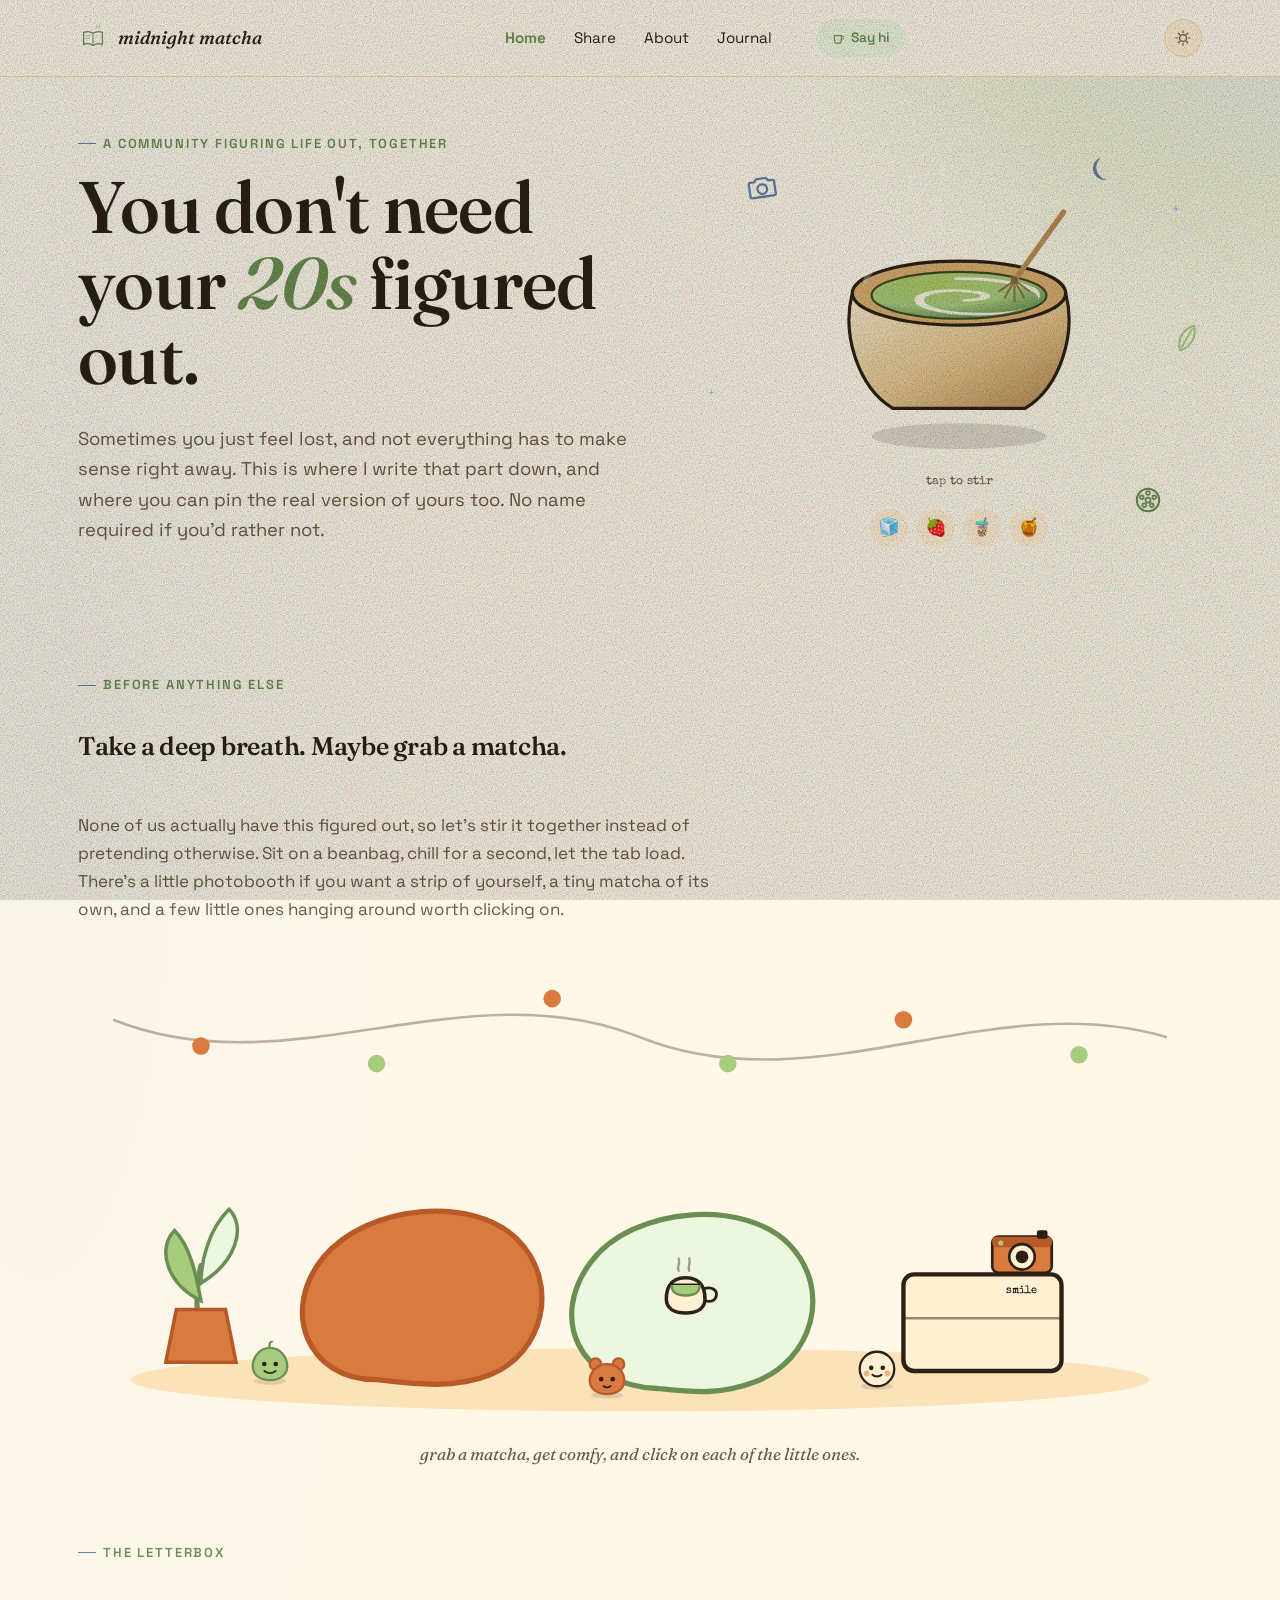
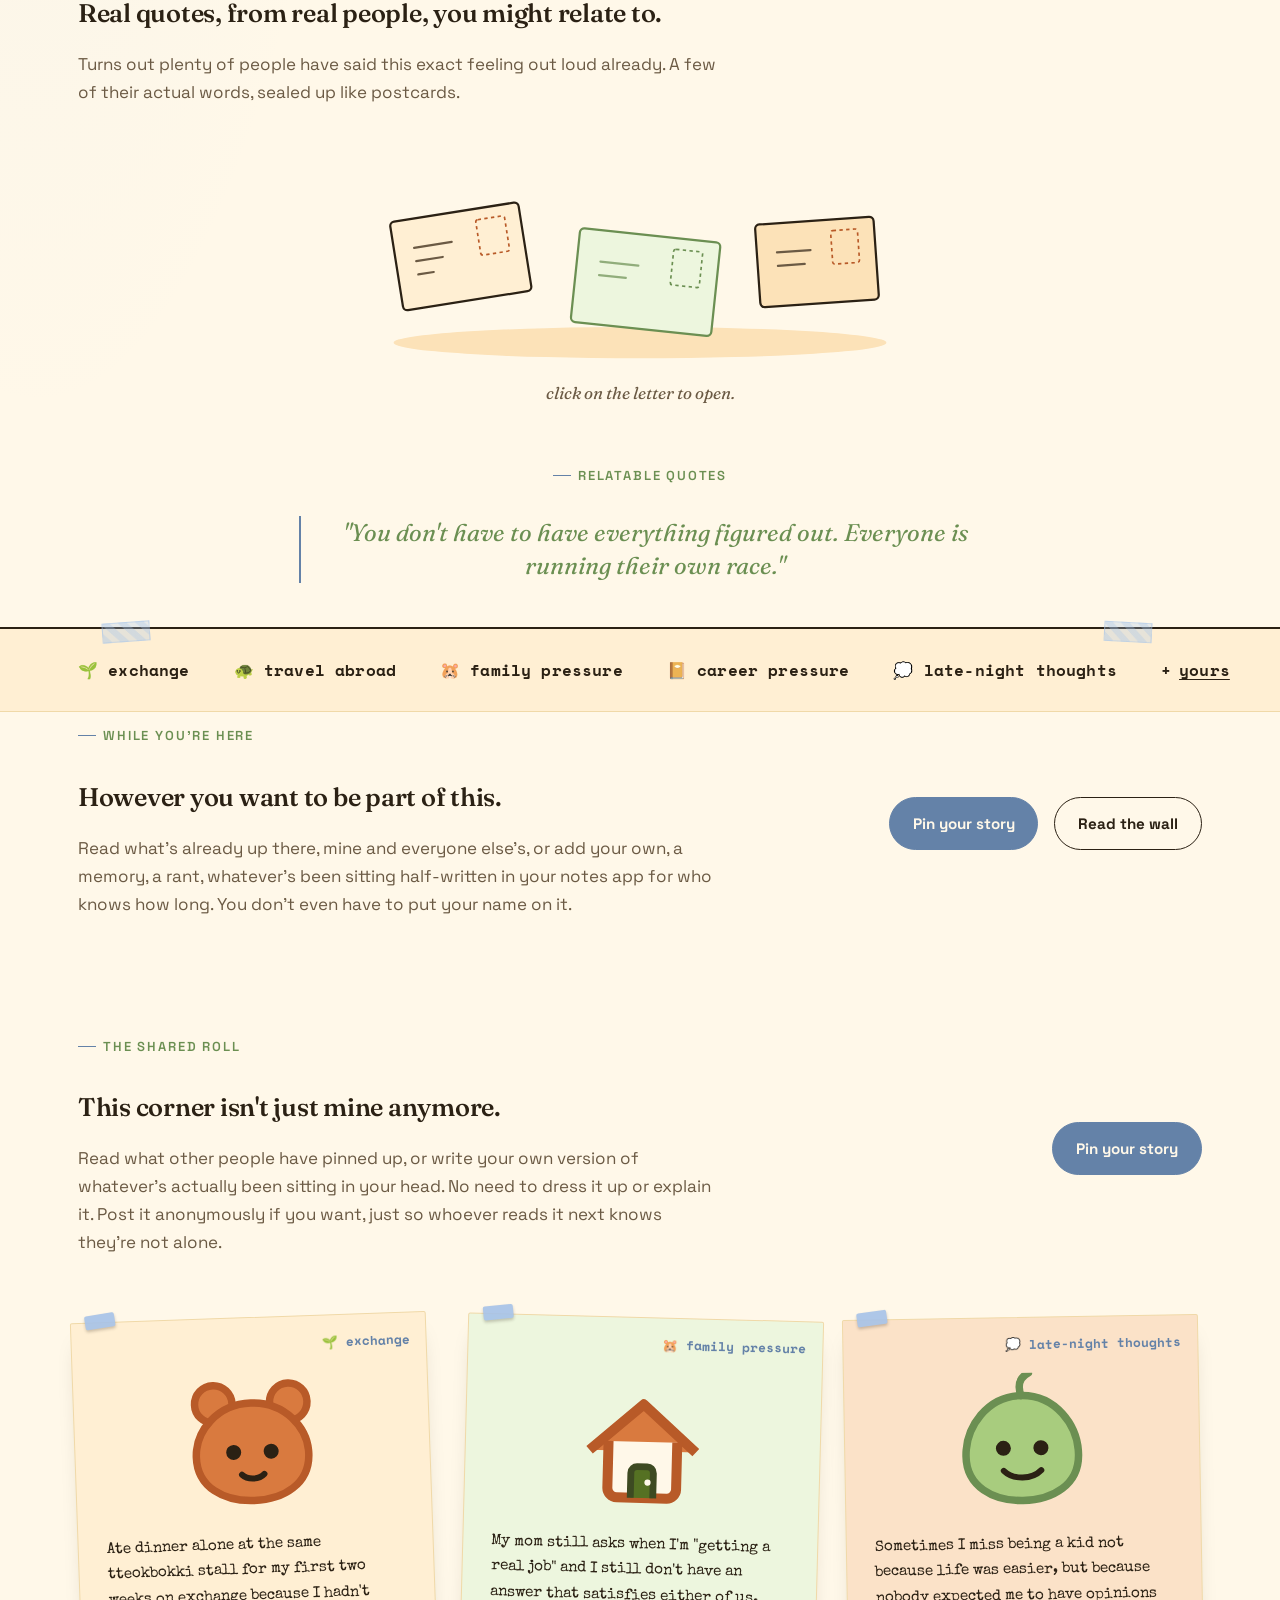
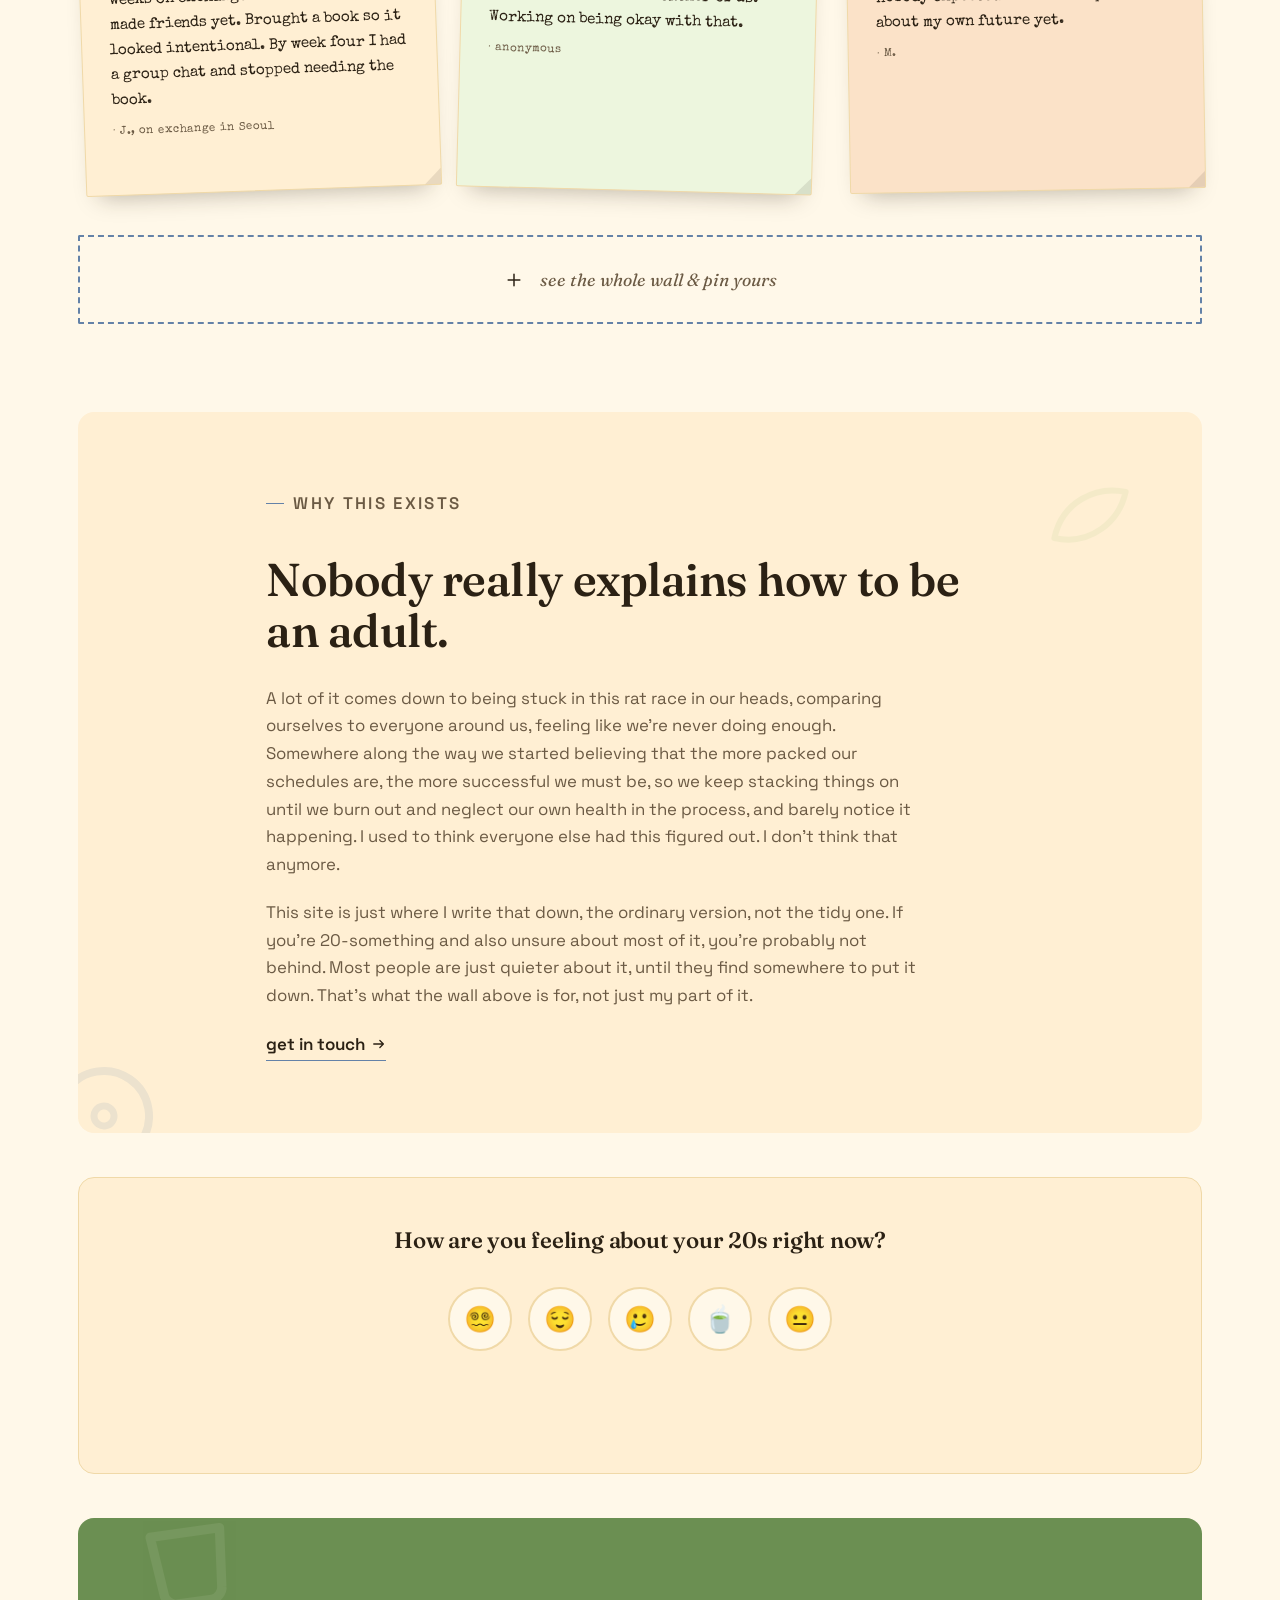
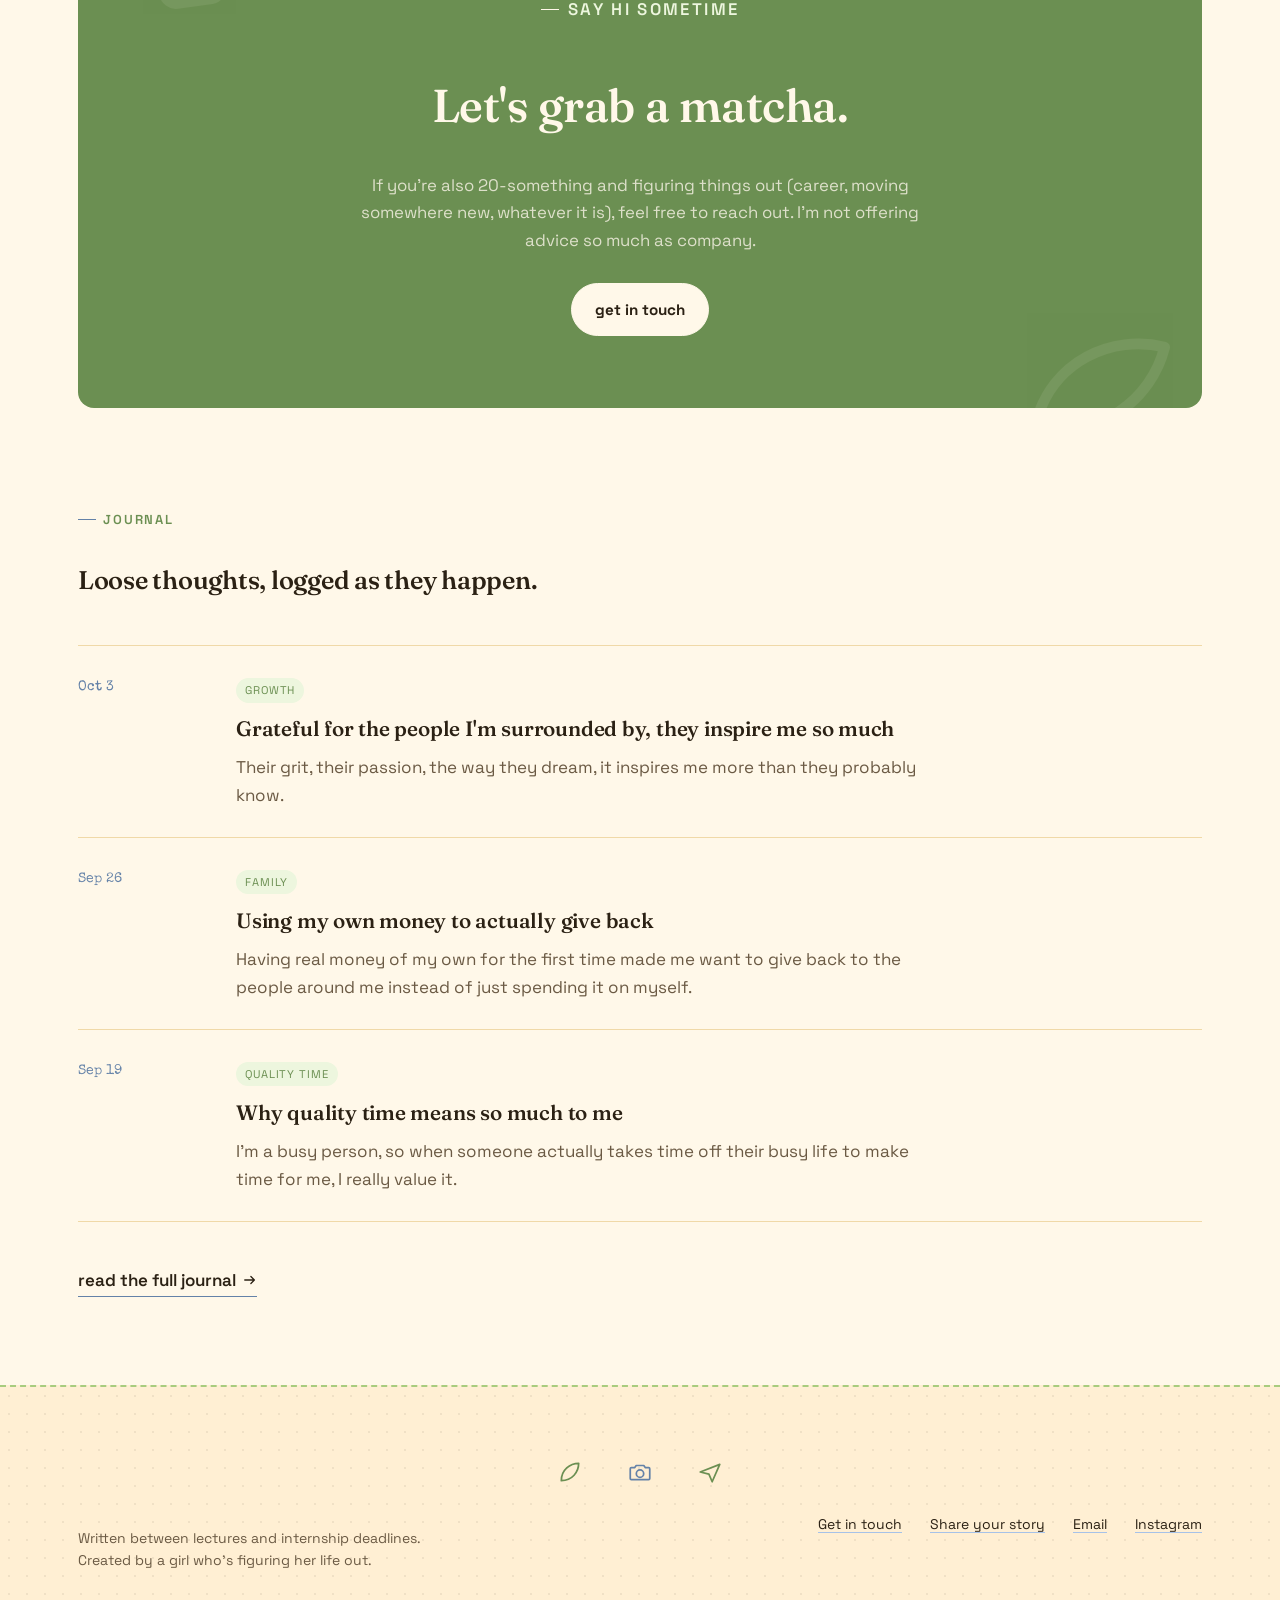
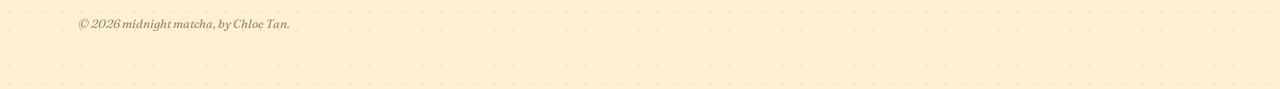
==== index.html @ e0f64847 "Rework the family entry to lead with a reflection, not just a list Retitled to 'Using my own money t" ====
<!doctype html>
<html lang="en">
<head>
<meta charset="UTF-8" />
<script>
(function () {
  try {
    var saved = localStorage.getItem("mm-theme");
    var theme = saved;
    if (!theme) {
      var hour = new Date().getHours();
      theme = (hour >= 19 || hour < 7) ? "dark" : "light";
    }
    if (theme === "dark") document.documentElement.setAttribute("data-theme", "dark");
  } catch (e) {}
})();
</script>
<meta name="viewport" content="width=device-width, initial-scale=1" />
<title>midnight matcha · home</title>
<meta name="description" content="A shared corner for figuring out your 20s. Pin your own story about exchange, travel, family or career pressure, and late-night thoughts, or read what other people put down." />
<link rel="preconnect" href="https://fonts.googleapis.com">
<link rel="preconnect" href="https://fonts.gstatic.com" crossorigin>
<link href="https://fonts.googleapis.com/css2?family=Fraunces:ital,opsz,wght@0,9..144,400;0,9..144,500;0,9..144,600;1,9..144,500&family=Space+Grotesk:wght@400;500;600;700&family=Space+Mono:wght@400;700&family=Special+Elite&display=swap" rel="stylesheet">
<link rel="stylesheet" href="css/style.css?v=5">
</head>
<body>

<nav class="site-nav">
  <div class="wrap">
    <a class="brand" href="index.html">
      <svg class="mark" viewBox="0 0 64 64" fill="none" xmlns="http://www.w3.org/2000/svg" aria-hidden="true">
        <path d="M12 20C12 20 23 15.5 32 22C41 15.5 52 20 52 20V46C52 46 41 41.5 32 48C23 41.5 12 46 12 46V20Z" stroke="var(--matcha-deep)" stroke-width="2.6" stroke-linejoin="round" stroke-linecap="round"/>
        <path d="M32 22V48" stroke="var(--matcha-deep)" stroke-width="2" stroke-linecap="round"/>
        <path d="M17 27H26M17 33H24" stroke="var(--matcha-deep)" stroke-width="1.6" stroke-linecap="round" opacity="0.65"/>
        <path d="M40 11C39 8 41 7 40 4" stroke="var(--matcha-deep)" stroke-width="1.6" fill="none" stroke-linecap="round" opacity="0.6"/>
        <path d="M46 11C45 8 47 7 46 4" stroke="var(--matcha-deep)" stroke-width="1.6" fill="none" stroke-linecap="round" opacity="0.6"/>
      </svg>
      midnight matcha
    </a>
    <div class="nav-right">
      <ul class="nav-links">
        <li><a href="index.html" aria-current="page">Home</a></li>
    <li><a href="share.html">Share</a></li>
    <li><a href="about.html">About</a></li>
    <li><a href="journal.html">Journal</a></li>
      </ul>
      <a class="nav-cta" href="grab-matcha.html">
        <span class="icon"><svg viewBox="0 0 24 24" fill="none" xmlns="http://www.w3.org/2000/svg"><path d="M5 9H17L16 19C16 20 15 21 14 21H8C7 21 6 20 6 19L5 9Z" stroke="currentColor" stroke-width="1.7" stroke-linejoin="round"/><path d="M17 10H19C20.2 10 21 11.2 20.5 13C20 14.8 18.3 15 17 15" stroke="currentColor" stroke-width="1.5"/></svg></span>
        Say hi
      </a>
    </div>
    <button class="theme-toggle" id="theme-toggle" type="button" aria-label="toggle night mode" aria-pressed="false">
      <svg class="icon-sun" viewBox="0 0 24 24" fill="none" xmlns="http://www.w3.org/2000/svg" aria-hidden="true"><circle cx="12" cy="12" r="4.5" stroke="currentColor" stroke-width="1.6"/><path d="M12 2.5V5M12 19V21.5M21.5 12H19M5 12H2.5M18.4 5.6L16.7 7.3M7.3 16.7L5.6 18.4M18.4 18.4L16.7 16.7M7.3 7.3L5.6 5.6" stroke="currentColor" stroke-width="1.6" stroke-linecap="round"/></svg>
      <svg class="icon-moon" viewBox="0 0 24 24" fill="none" xmlns="http://www.w3.org/2000/svg" aria-hidden="true"><path d="M14.5 3C9 3.5 5 8 5 13C5 18.5 9.5 23 15 23C10.8 21.5 8 17.5 8 13C8 8.5 10.8 4.5 14.5 3Z" fill="currentColor"/></svg>
    </button>
    <button class="nav-toggle" aria-label="Toggle menu" aria-expanded="false" aria-controls="mobile-panel">
      <span></span>
    </button>
  </div>
</nav>

<div class="mobile-panel" id="mobile-panel">
  <ul>
    <li><a href="index.html">Home</a></li>
    <li><a href="share.html">Share</a></li>
    <li><a href="about.html">About</a></li>
    <li><a href="journal.html">Journal</a></li>
  </ul>
  <a class="btn mobile-cta" href="grab-matcha.html">Say hi &rarr;</a>
</div>

<main>

  <section class="hero">
    <div class="wrap">
      <div class="hero-copy">
        <p class="eyebrow">a community figuring life out, together</p>
        <h1>You don't need your <em>20s</em> figured out.</h1>
        <p class="hero-lede">Sometimes you just feel lost, and not everything has to make sense right away. This is where I write that part down, and where you can pin the real version of yours too. No name required if you'd rather not.</p>
      </div>
      <div class="hero-art">
        <div class="hero-bowl-block">
        <button class="bowl-wrap" id="stir-bowl" type="button" aria-label="tap the bowl to stir the matcha">
        <svg class="bowl-illustration" viewBox="0 0 300 300" xmlns="http://www.w3.org/2000/svg">
          <defs>
            <radialGradient id="bowlGrad" cx="35%" cy="25%" r="80%">
              <stop offset="0%" stop-color="#AFCB63"/>
              <stop offset="60%" stop-color="var(--matcha)"/>
              <stop offset="100%" stop-color="var(--matcha-deep)"/>
            </radialGradient>
            <linearGradient id="rimGrad" x1="0%" y1="0%" x2="100%" y2="100%">
              <stop offset="0%" stop-color="#F8EACB"/>
              <stop offset="55%" stop-color="#E3C48B"/>
              <stop offset="100%" stop-color="#B4864F"/>
            </linearGradient>
            <clipPath id="matchaClip">
              <circle cx="0" cy="0" r="76"/>
            </clipPath>
            <radialGradient id="meltHalo" cx="50%" cy="50%" r="50%">
              <stop offset="0%" stop-color="#F2F4DC" stop-opacity="0.75"/>
              <stop offset="100%" stop-color="#F2F4DC" stop-opacity="0"/>
            </radialGradient>
            <filter id="iceBlur" x="-60%" y="-60%" width="220%" height="220%">
              <feGaussianBlur stdDeviation="1.6"/>
            </filter>
            <linearGradient id="honeyGrad" x1="0%" y1="0%" x2="100%" y2="100%">
              <stop offset="0%" stop-color="#F3C15F"/>
              <stop offset="100%" stop-color="#B8730F"/>
            </linearGradient>
          </defs>

          <path class="steam s1" d="M100 128C90 108 108 98 100 78C92 58 108 48 102 28" stroke="var(--cream)" stroke-width="5" stroke-linecap="round" fill="none" opacity="0.6"/>
          <path class="steam s2" d="M132 124C122 102 140 92 132 70C124 48 140 38 134 18" stroke="var(--cream)" stroke-width="5" stroke-linecap="round" fill="none" opacity="0.6"/>

          <ellipse cx="150" cy="272" rx="82" ry="12" fill="var(--ink)" opacity="0.15"/>
          <path d="M50 138C40 176 55 226 88 246L212 246C245 226 260 176 250 138Z" fill="url(#rimGrad)" stroke="var(--ink)" stroke-width="3"/>
          <ellipse cx="150" cy="138" rx="100" ry="30" fill="#D9AE6E" stroke="var(--ink)" stroke-width="3"/>
          <ellipse id="matcha-surface" cx="150" cy="140" rx="82" ry="22" fill="url(#bowlGrad)" stroke="#3D4A22" stroke-width="2"/>
          <path d="M62 126A100 30 0 0 1 128 100" stroke="#FFFFFF" stroke-width="4" opacity="0.3" fill="none" stroke-linecap="round"/>

          <g transform="translate(150 140) scale(1 0.27)" clip-path="url(#matchaClip)">
            <path class="foam-swirl" id="foam-swirl" d="M0 -58C46 -58 79 -25 79 13C79 46 52 67 14 65C-19 63 -40 38 -37 11C-33 -12 -12 -23 12 -13C30 -6 30 14 8 17" stroke="var(--cream)" stroke-width="9" fill="none" stroke-linecap="round" opacity="0.9"/>

            <!-- mix-ins float in the same flattened/clipped surface as the foam swirl -->
            <!-- ice reads as melting into the matcha rather than sitting on
                 top: a soft pale halo (the diluted patch) under a low-opacity,
                 blurred, translucent chunk, no hard white edges -->
            <g id="mixin-ice" class="mixin-layer">
              <ellipse cx="-42" cy="-22" rx="22" ry="16" fill="url(#meltHalo)"/>
              <ellipse cx="-42" cy="-22" rx="13" ry="9" fill="#FFFFFF" opacity="0.45" filter="url(#iceBlur)"/>
              <ellipse cx="24" cy="26" rx="20" ry="15" fill="url(#meltHalo)"/>
              <ellipse cx="24" cy="26" rx="12" ry="8" fill="#FFFFFF" opacity="0.4" filter="url(#iceBlur)"/>
              <ellipse cx="-14" cy="16" rx="18" ry="14" fill="url(#meltHalo)"/>
              <ellipse cx="-14" cy="16" rx="10" ry="7" fill="#FFFFFF" opacity="0.4" filter="url(#iceBlur)"/>
            </g>
            <g id="mixin-boba" class="mixin-layer">
              <circle cx="-48" cy="38" r="7" fill="#3D2B1F"/>
              <circle cx="-28" cy="48" r="7" fill="#3D2B1F"/>
              <circle cx="-4" cy="52" r="7" fill="#3D2B1F"/>
              <circle cx="20" cy="46" r="7" fill="#3D2B1F"/>
              <circle cx="42" cy="34" r="7" fill="#3D2B1F"/>
              <circle cx="4" cy="38" r="7" fill="#3D2B1F"/>
            </g>
            <!-- honey drizzle: a thick gradient ribbon (the syrup body) with a
                 thin bright streak down the middle for a glossy look, plus
                 small pooled drops at each end where it "landed" -->
            <g id="mixin-honey" class="mixin-layer">
              <circle cx="-58" cy="-8" r="6" fill="url(#honeyGrad)" opacity="0.95"/>
              <path d="M-58 -8C-38 12 -18 -18 2 2C22 22 42 -12 62 8" stroke="url(#honeyGrad)" stroke-width="9" fill="none" stroke-linecap="round" opacity="0.95"/>
              <path d="M-58 -8C-38 12 -18 -18 2 2C22 22 42 -12 62 8" stroke="#FDE7B0" stroke-width="2.5" fill="none" stroke-linecap="round" opacity="0.6"/>
              <circle cx="62" cy="8" r="6" fill="url(#honeyGrad)" opacity="0.95"/>
            </g>
          </g>

          <path d="M248 62L202 126" stroke="#B98F55" stroke-width="5" stroke-linecap="round" fill="none"/>
          <circle cx="202" cy="126" r="3.5" fill="#8C6A3A"/>
          <g stroke="#8C6A3A" stroke-width="2" stroke-linecap="round" fill="none" opacity="0.85">
            <path d="M202 126L188 136"/>
            <path d="M202 126L193 142"/>
            <path d="M202 126L202 146"/>
            <path d="M202 126L211 142"/>
            <path d="M202 126L216 136"/>
          </g>

          <!-- strawberry sits perched on the rim, drawn at normal proportions
               (not squashed into the flattened surface group like the rest) -->
          <g id="mixin-strawberry" class="mixin-layer" transform="translate(96 122) rotate(-12)">
            <path d="M-16 -2C-16 10 -8 20 0 20C8 20 16 10 16 -2C16 -10 8 -16 0 -16C-8 -16 -16 -10 -16 -2Z" fill="var(--clay)" stroke="var(--clay-deep)" stroke-width="2"/>
            <circle cx="-7" cy="0" r="1.4" fill="var(--cream)"/>
            <circle cx="6" cy="-2" r="1.4" fill="var(--cream)"/>
            <circle cx="0" cy="8" r="1.4" fill="var(--cream)"/>
            <circle cx="-9" cy="9" r="1.4" fill="var(--cream)"/>
            <circle cx="8" cy="7" r="1.4" fill="var(--cream)"/>
            <path d="M-8 -15C-6 -20 6 -20 8 -15" stroke="var(--matcha-deep)" stroke-width="2.4" fill="none" stroke-linecap="round"/>
          </g>
        </svg>
        </button>
        <span class="stir-hint">tap to stir</span>
        <div class="mixin-picker" role="group" aria-label="add something to the matcha">
          <button type="button" class="mixin-btn" data-mixin="ice" aria-pressed="false" aria-label="add ice">🧊</button>
          <button type="button" class="mixin-btn" data-mixin="strawberry" aria-pressed="false" aria-label="add strawberry">🍓</button>
          <button type="button" class="mixin-btn" data-mixin="boba" aria-pressed="false" aria-label="add boba">🧋</button>
          <button type="button" class="mixin-btn" data-mixin="honey" aria-pressed="false" aria-label="add honey">🍯</button>
        </div>
        <span class="mixin-summary" id="mixin-summary" hidden></span>
        </div>
        <div class="hero-doodle doodle-camera" aria-hidden="true">
          <svg viewBox="0 0 24 24" fill="none" xmlns="http://www.w3.org/2000/svg"><path d="M4 8h3l1.5-2h7L17 8h3a1 1 0 0 1 1 1v9a1 1 0 0 1-1 1H4a1 1 0 0 1-1-1V9a1 1 0 0 1 1-1Z" stroke="currentColor" stroke-width="1.6" stroke-linejoin="round"/><circle cx="12" cy="13.5" r="3.4" stroke="currentColor" stroke-width="1.6"/></svg>
        </div>
        <div class="hero-doodle doodle-reel" aria-hidden="true">
          <svg viewBox="0 0 24 24" fill="none" xmlns="http://www.w3.org/2000/svg"><circle cx="12" cy="12" r="9" stroke="currentColor" stroke-width="1.6"/><circle cx="12" cy="12" r="2" stroke="currentColor" stroke-width="1.4"/><circle cx="12" cy="6.3" r="1.5" stroke="currentColor" stroke-width="1.3"/><circle cx="17" cy="9.8" r="1.5" stroke="currentColor" stroke-width="1.3"/><circle cx="15" cy="16.2" r="1.5" stroke="currentColor" stroke-width="1.3"/><circle cx="9" cy="16.2" r="1.5" stroke="currentColor" stroke-width="1.3"/><circle cx="7" cy="9.8" r="1.5" stroke="currentColor" stroke-width="1.3"/></svg>
        </div>
        <div class="hero-doodle doodle-leaf-hero" aria-hidden="true">
          <svg viewBox="0 0 24 24" fill="none" xmlns="http://www.w3.org/2000/svg"><path d="M4 20C4 10 12 4 20 4C20 12 14 20 4 20Z" stroke="currentColor" stroke-width="1.6" stroke-linecap="round" stroke-linejoin="round"/><path d="M6 18C10 14 14 10 18 6" stroke="currentColor" stroke-width="1.4" stroke-linecap="round"/></svg>
        </div>
        <div class="hero-doodle doodle-moon" aria-hidden="true">
          <svg viewBox="0 0 24 24" fill="none" xmlns="http://www.w3.org/2000/svg"><path d="M14.5 3C9 3.5 5 8 5 13C5 18.5 9.5 23 15 23C10.8 21.5 8 17.5 8 13C8 8.5 10.8 4.5 14.5 3Z" fill="currentColor"/></svg>
        </div>
        <div class="hero-doodle doodle-star1" aria-hidden="true">
          <svg viewBox="0 0 24 24" fill="none" xmlns="http://www.w3.org/2000/svg"><path d="M12 4L13.2 10.8L20 12L13.2 13.2L12 20L10.8 13.2L4 12L10.8 10.8Z" fill="currentColor"/></svg>
        </div>
        <div class="hero-doodle doodle-star2" aria-hidden="true">
          <svg viewBox="0 0 24 24" fill="none" xmlns="http://www.w3.org/2000/svg"><path d="M12 4L13.2 10.8L20 12L13.2 13.2L12 20L10.8 13.2L4 12L10.8 10.8Z" fill="currentColor"/></svg>
        </div>
      </div>
    </div>
  </section>

  <section class="section reveal">
    <div class="wrap">
      <div class="section-head">
        <p class="eyebrow">before anything else</p>
        <h2>Take a deep breath. Maybe grab a matcha.</h2>
      </div>
      <p style="max-width: 60ch; color: var(--ink-soft); margin-bottom: var(--space-4);">None of us actually have this figured out, so let's stir it together instead of pretending otherwise. Sit on a beanbag, chill for a second, let the tab load. There's a little photobooth if you want a strip of yourself, a tiny matcha of its own, and a few little ones hanging around worth clicking on.</p>

      <div class="corner-scene">
        <svg viewBox="0 0 640 260" xmlns="http://www.w3.org/2000/svg" aria-hidden="true">
          <path d="M20 30C120 70 220 0 320 40C420 80 520 10 620 40" stroke="var(--ink-soft)" stroke-width="1.5" fill="none" opacity="0.45"/>
          <circle cx="70" cy="45" r="5" fill="var(--clay)"/>
          <circle cx="170" cy="55" r="5" fill="var(--matcha)"/>
          <circle cx="270" cy="18" r="5" fill="var(--clay)"/>
          <circle cx="370" cy="55" r="5" fill="var(--matcha)"/>
          <circle cx="470" cy="30" r="5" fill="var(--clay)"/>
          <circle cx="570" cy="50" r="5" fill="var(--matcha)"/>

          <ellipse cx="320" cy="235" rx="290" ry="18" fill="var(--paper-deep)"/>

          <path d="M70 220C70 220 65 190 70 170" stroke="var(--matcha-deep)" stroke-width="3" fill="none" stroke-linecap="round"/>
          <path d="M70 190C50 180 45 160 55 150C65 160 68 180 70 190Z" fill="var(--matcha)" stroke="var(--matcha-deep)" stroke-width="2"/>
          <path d="M70 180C90 168 96 148 86 138C74 150 70 168 70 180Z" fill="var(--matcha-pale)" stroke="var(--matcha-deep)" stroke-width="2"/>
          <path d="M50 225L90 225L84 195L56 195Z" fill="var(--clay)" stroke="var(--clay-deep)" stroke-width="2"/>

          <path d="M170 235C130 235 115 195 140 165C165 135 225 130 250 155C275 180 265 220 235 232C215 240 195 238 170 235Z" fill="var(--clay)" stroke="var(--clay-deep)" stroke-width="3"/>
          <path d="M330 240C285 238 268 200 292 168C316 136 380 132 405 158C430 184 418 224 386 236C365 244 350 242 330 240Z" fill="var(--matcha-pale)" stroke="var(--matcha-deep)" stroke-width="3"/>

          <rect x="470" y="175" width="90" height="55" rx="6" fill="var(--paper)" stroke="var(--ink)" stroke-width="2.5"/>
          <line x1="470" y1="200" x2="560" y2="200" stroke="var(--ink)" stroke-width="1.5" opacity="0.5"/>

          <!-- a tiny cup of matcha, set down on the beanbag between the two of them -->
          <g transform="translate(332 155)">
            <path d="M14 22C4 22 3 30 3 34C3 39 7 42 14 42C21 42 25 39 25 34C25 30 24 22 14 22Z" fill="var(--paper)" stroke="var(--ink)" stroke-width="2"/>
            <path d="M4.5 26H23.5" stroke="var(--ink)" stroke-width="1.6"/>
            <path d="M6 26C6 30 8 32 14 32C20 32 22 30 22 26" fill="var(--matcha)" stroke="var(--matcha-deep)" stroke-width="1.4"/>
            <path d="M25 28C29 27 32 29 31.5 32C31 35 28 36 25.5 35" stroke="var(--ink)" stroke-width="1.6" fill="none" stroke-linecap="round"/>
            <path d="M10 18C9 15 11 14 10 11" stroke="var(--ink-soft)" stroke-width="1.3" fill="none" stroke-linecap="round" opacity="0.6"/>
            <path d="M16 18C15 15 17 14 16 11" stroke="var(--ink-soft)" stroke-width="1.3" fill="none" stroke-linecap="round" opacity="0.6"/>
          </g>
        </svg>

        <button class="digicam-wrap" id="photobooth-btn" aria-label="tap to open the photobooth">
          <svg class="digicam-body" viewBox="0 0 64 48" xmlns="http://www.w3.org/2000/svg">
            <rect x="4" y="10" width="56" height="34" rx="6" fill="var(--clay)" stroke="var(--ink)" stroke-width="2.5"/>
            <rect x="4" y="10" width="56" height="10" rx="4" fill="var(--clay-deep)"/>
            <circle cx="32" cy="29" r="12" fill="var(--paper)" stroke="var(--ink)" stroke-width="2.5"/>
            <circle cx="32" cy="29" r="6" fill="var(--ink)"/>
            <rect x="46" y="4" width="10" height="8" rx="2" fill="var(--ink)"/>
            <circle cx="12" cy="16" r="2.4" fill="var(--matcha)"/>
          </svg>
          <span class="digicam-label">smile</span>
        </button>

        <button class="pet-btn pet-matcha" type="button" data-pet="matcha" aria-label="say hi to the little matcha-coloured one">
          <svg viewBox="0 0 40 40" xmlns="http://www.w3.org/2000/svg">
            <ellipse cx="20" cy="35" rx="14" ry="3" fill="var(--ink)" opacity="0.12"/>
            <path d="M20 6C29 6 35 14 35 22C35 30 28 34 20 34C12 34 5 30 5 22C5 14 11 6 20 6Z" fill="var(--matcha)" stroke="var(--matcha-deep)" stroke-width="2"/>
            <path d="M20 6C20 6 18 2 22 0" stroke="var(--matcha-deep)" stroke-width="2" fill="none" stroke-linecap="round"/>
            <circle cx="15" cy="20" r="2" fill="var(--ink)"/>
            <circle cx="25" cy="20" r="2" fill="var(--ink)"/>
            <path d="M15 26C17.5 28.5 22.5 28.5 25 26" stroke="var(--ink)" stroke-width="1.6" fill="none" stroke-linecap="round"/>
          </svg>
        </button>

        <button class="pet-btn pet-clay" type="button" data-pet="clay" aria-label="say hi to the little clay-coloured one">
          <svg viewBox="0 0 40 40" xmlns="http://www.w3.org/2000/svg">
            <ellipse cx="20" cy="35" rx="14" ry="3" fill="var(--ink)" opacity="0.12"/>
            <circle cx="10" cy="8" r="5" fill="var(--clay)" stroke="var(--clay-deep)" stroke-width="2"/>
            <circle cx="30" cy="8" r="5" fill="var(--clay)" stroke="var(--clay-deep)" stroke-width="2"/>
            <path d="M20 8C29 8 35 15 35 22C35 30 28 34 20 34C12 34 5 30 5 22C5 15 11 8 20 8Z" fill="var(--clay)" stroke="var(--clay-deep)" stroke-width="2"/>
            <circle cx="15" cy="21" r="2" fill="var(--ink)"/>
            <circle cx="25" cy="21" r="2" fill="var(--ink)"/>
            <path d="M17 27C18.5 28.5 21.5 28.5 23 27" stroke="var(--ink)" stroke-width="1.6" fill="none" stroke-linecap="round"/>
          </svg>
        </button>

        <button class="pet-btn pet-cream" type="button" data-pet="cream" aria-label="say hi to the little round one">
          <svg viewBox="0 0 40 40" xmlns="http://www.w3.org/2000/svg">
            <ellipse cx="20" cy="35" rx="14" ry="3" fill="var(--ink)" opacity="0.12"/>
            <circle cx="20" cy="20" r="15" fill="var(--paper)" stroke="var(--ink)" stroke-width="2"/>
            <circle cx="15" cy="19" r="2" fill="var(--ink)"/>
            <circle cx="25" cy="19" r="2" fill="var(--ink)"/>
            <circle cx="11" cy="24" r="2.6" fill="var(--clay)" opacity="0.5"/>
            <circle cx="29" cy="24" r="2.6" fill="var(--clay)" opacity="0.5"/>
            <path d="M16 25C18 27 22 27 24 25" stroke="var(--ink)" stroke-width="1.6" fill="none" stroke-linecap="round"/>
          </svg>
        </button>

        <div class="pet-bubble" id="pet-bubble" aria-live="polite"></div>
      </div>
      <p class="corner-caption">grab a matcha, get comfy, and click on each of the little ones.</p>
    </div>
  </section>

  <section class="section section-tight reveal">
    <div class="wrap">
      <div class="section-head">
        <p class="eyebrow">the letterbox</p>
        <h2>Real quotes, from real people, you might relate to.</h2>
        <p style="max-width: 58ch; color: var(--ink-soft); margin-top: var(--space-2);">Turns out plenty of people have said this exact feeling out loud already. A few of their actual words, sealed up like postcards.</p>
      </div>

      <button type="button" class="postcard-floor" id="letterbox-btn" aria-label="click on the letter to open it">
        <svg viewBox="0 0 500 190" xmlns="http://www.w3.org/2000/svg" aria-hidden="true">
          <ellipse cx="250" cy="172" rx="220" ry="14" fill="var(--paper-deep)"/>

          <g transform="translate(90 95) rotate(-9)">
            <rect x="-58" y="-40" width="116" height="80" rx="4" fill="var(--paper)" stroke="var(--ink)" stroke-width="2"/>
            <rect x="18" y="-30" width="26" height="32" rx="2" fill="none" stroke="var(--clay-deep)" stroke-width="1.5" stroke-dasharray="3 3"/>
            <path d="M-40 -14H-6M-40 -2H-16M-40 10H-26" stroke="var(--ink-soft)" stroke-width="2" stroke-linecap="round"/>
          </g>

          <g transform="translate(255 118) rotate(6)">
            <rect x="-63" y="-42" width="126" height="84" rx="4" fill="var(--matcha-pale)" stroke="var(--matcha-deep)" stroke-width="2"/>
            <rect x="22" y="-32" width="26" height="32" rx="2" fill="none" stroke="var(--matcha-deep)" stroke-width="1.5" stroke-dasharray="3 3"/>
            <path d="M-42 -14H-8M-42 -2H-18" stroke="var(--matcha-deep)" stroke-width="2" stroke-linecap="round" opacity="0.7"/>
          </g>

          <g transform="translate(408 100) rotate(-4)">
            <rect x="-53" y="-37" width="106" height="74" rx="4" fill="var(--paper-deep)" stroke="var(--ink)" stroke-width="2"/>
            <rect x="14" y="-27" width="24" height="30" rx="2" fill="none" stroke="var(--clay-deep)" stroke-width="1.5" stroke-dasharray="3 3"/>
            <path d="M-35 -11H-5M-35 1H-11" stroke="var(--ink-soft)" stroke-width="2" stroke-linecap="round"/>
          </g>
        </svg>
      </button>
      <p class="corner-caption">click on the letter to open.</p>

      <div style="height: var(--space-3);"></div>

      <div class="section-head" style="text-align: center; margin: 0 auto;">
        <p class="eyebrow" style="justify-content: center;">relatable quotes</p>
        <p class="pull-quote" style="margin: var(--space-2) auto 0; max-width: 46ch;">"You don't have to have everything figured out. Everyone is running their own race."</p>
      </div>
    </div>
  </section>

  <div class="memory-modal" id="photobooth-modal">
    <div class="memory-modal-inner photobooth-inner">
      <button class="memory-close" id="photobooth-close" aria-label="close the photobooth">&times;</button>
      <h3>the photobooth</h3>
      <p class="memory-sub">pick up to three photos, get one strip, yours to keep.</p>

      <div class="photobooth-stage">
        <div class="photobooth-view" id="photobooth-start-view">
          <p class="photobooth-hint">Choose up to 3 photos from your device, or use your laptop's camera. Nothing gets uploaded anywhere, the strip is put together right here in your browser.</p>
          <div class="photobooth-actions">
            <button class="btn" id="photobooth-upload-btn" type="button">choose my photos</button>
            <button class="btn btn-ghost" id="photobooth-camera-btn" type="button" hidden>use my camera instead</button>
          </div>
          <p class="photobooth-hint" id="photobooth-error-text" hidden></p>
        </div>

        <div class="photobooth-view" id="photobooth-live-view" hidden>
          <p class="photobooth-hint">Smile for up to 3 shots, then use what you've got.</p>
          <video id="photobooth-video" autoplay playsinline muted></video>
          <p class="photobooth-hint" id="photobooth-camera-error" hidden></p>
          <div class="photobooth-actions">
            <button class="btn" id="photobooth-capture-btn" type="button">capture (<span id="photobooth-shot-count">0</span>/3)</button>
            <button class="btn btn-ghost" id="photobooth-camera-done" type="button" hidden>use these</button>
          </div>
          <button class="text-link" id="photobooth-camera-cancel" type="button">back</button>
        </div>

        <div class="photobooth-view" id="photobooth-result-view" hidden>
          <canvas id="photobooth-canvas"></canvas>
          <div class="pb-theme-picker" id="pb-theme-picker" role="group" aria-label="strip color">
            <button type="button" class="pb-theme-btn pb-theme-matcha" data-theme="matcha" aria-pressed="true" aria-label="matcha green">
              <span class="pb-theme-swatch"></span>
            </button>
            <button type="button" class="pb-theme-btn pb-theme-clay" data-theme="clay" aria-pressed="false" aria-label="clay orange">
              <span class="pb-theme-swatch"></span>
            </button>
            <button type="button" class="pb-theme-btn pb-theme-cream" data-theme="cream" aria-pressed="false" aria-label="cream vintage">
              <span class="pb-theme-swatch"></span>
            </button>
          </div>
          <div class="photobooth-actions">
            <a class="btn" id="photobooth-download" download="field-notes-and-matcha-photobooth.png" target="_blank" rel="noopener">download the strip</a>
            <button class="text-link" id="photobooth-retake" type="button">start over</button>
          </div>
          <p class="photobooth-hint" id="photobooth-download-hint">If the download doesn't start on its own, the strip opens in a new tab, just save the image from there.</p>
        </div>
      </div>

      <input type="file" id="photobooth-file-input" accept="image/*" multiple style="display:none">
    </div>
  </div>

  <div class="memory-modal" id="letterbox-modal">
    <div class="memory-modal-inner">
      <button class="memory-close" id="letterbox-close" aria-label="close the letterbox">&times;</button>
      <h3>the letterbox</h3>
      <p class="memory-sub">a real quote from someone who's actually said it out loud</p>
      <div class="postcard-single" id="postcard-single"></div>
      <div style="text-align: center; margin-top: var(--space-3);">
        <button class="text-link" id="postcard-another" type="button">read another
          <svg viewBox="0 0 16 16" fill="none"><path d="M2 8h11M9 4l4 4-4 4" stroke="currentColor" stroke-width="1.5" stroke-linecap="round" stroke-linejoin="round"/></svg>
        </button>
      </div>

      <div class="letter-add" id="letter-add">
        <button class="text-link" id="letter-add-toggle" type="button" aria-expanded="false">add your own quote</button>
        <form id="letter-add-form" class="pin-form" hidden>
          <label class="pin-field">
            <span>something that might cheer someone up</span>
            <textarea id="letter-text-input" rows="2" maxlength="240" required placeholder="a line that got you through something, something someone told you..."></textarea>
          </label>
          <label class="pin-field">
            <span>who said it (optional)</span>
            <input type="text" id="letter-sign-input" maxlength="40" placeholder="you, a friend, whoever, leave blank to stay unsigned">
          </label>
          <button type="submit" class="btn">add it to the letterbox</button>
          <span class="letter-add-status" id="letter-add-status" aria-live="polite"></span>
        </form>
      </div>
    </div>
  </div>

  <div class="currently">
    <div class="wrap">
      <span>🌱 exchange</span>
      <span>🐢 travel abroad</span>
      <span>🐹 family pressure</span>
      <span>📔 career pressure</span>
      <span>💭 late-night thoughts</span>
      <span>+ <a href="share.html" style="text-decoration: underline;">yours</a></span>
    </div>
  </div>

  <section class="section section-tight reveal">
    <div class="wrap">
      <div class="cta-split">
        <div class="section-head">
          <p class="eyebrow">while you're here</p>
          <h2>However you want to be part of this.</h2>
          <p style="max-width: 58ch; color: var(--ink-soft); margin-top: var(--space-2);">Read what's already up there, mine and everyone else's, or add your own, a memory, a rant, whatever's been sitting half-written in your notes app for who knows how long. You don't even have to put your name on it.</p>
        </div>
        <div class="hero-actions">
          <a class="btn" href="share.html">Pin your story</a>
          <a class="btn btn-ghost" href="#wall">Read the wall</a>
        </div>
      </div>
    </div>
  </section>

  <section class="section section-tight reveal" id="wall">
    <div class="wrap">
      <div class="cta-split">
        <div class="section-head">
          <p class="eyebrow">the shared roll</p>
          <h2>This corner isn't just mine anymore.</h2>
          <p style="max-width: 58ch; color: var(--ink-soft); margin-top: var(--space-2);">Read what other people have pinned up, or write your own version of whatever's actually been sitting in your head. No need to dress it up or explain it. Post it anonymously if you want, just so whoever reads it next knows they're not alone.</p>
        </div>
        <div class="hero-actions">
          <a class="btn" href="share.html">Pin your story</a>
        </div>
      </div>

      <div class="pin-grid">
        <div class="pin-card" data-topic="exchange">
          <span class="pin-dot"></span>
          <span class="pin-date">🌱 exchange</span>
          <span class="pin-icon"><svg viewBox="0 0 40 40" xmlns="http://www.w3.org/2000/svg" fill="none"><circle cx="10" cy="8" r="5" fill="var(--clay)" stroke="var(--clay-deep)" stroke-width="2"/><circle cx="30" cy="8" r="5" fill="var(--clay)" stroke="var(--clay-deep)" stroke-width="2"/><path d="M20 8C29 8 35 15 35 22C35 30 28 34 20 34C12 34 5 30 5 22C5 15 11 8 20 8Z" fill="var(--clay)" stroke="var(--clay-deep)" stroke-width="2"/><circle cx="15" cy="21" r="2" fill="var(--ink)"/><circle cx="25" cy="21" r="2" fill="var(--ink)"/><path d="M17 27C18.5 28.5 21.5 28.5 23 27" stroke="var(--ink)" stroke-width="1.6" fill="none" stroke-linecap="round"/></svg></span>
          <p>Ate dinner alone at the same tteokbokki stall for my first two weeks on exchange because I hadn't made friends yet. Brought a book so it looked intentional. By week four I had a group chat and stopped needing the book.</p>
          <span class="pin-sign">· J., on exchange in Seoul</span>
        </div>
        <div class="pin-card" data-topic="pressure">
          <span class="pin-dot"></span>
          <span class="pin-date">🐹 family pressure</span>
          <span class="pin-icon"><svg viewBox="0 0 24 24" fill="none" xmlns="http://www.w3.org/2000/svg"><path d="M3.5 12.5L12 5L20.5 12.5" fill="#D97A3F" stroke="#B85A28" stroke-width="1.6" stroke-linejoin="round"/><path d="M6.5 11V18.5C6.5 19.3 7.2 20 8 20H16C16.8 20 17.5 19.3 17.5 18.5V11" fill="#FFF8E9" stroke="#B85A28" stroke-width="1.6" stroke-linejoin="round"/><path d="M10.2 20V16C10.2 15.4 10.7 15 11.2 15H12.8C13.3 15 13.8 15.4 13.8 16V20" fill="#557123" stroke="#3D4A22" stroke-width="1.1" stroke-linejoin="round"/><circle cx="12.9" cy="17.5" r="0.5" fill="#FFF8E9"/></svg></span>
          <p>My mom still asks when I'm "getting a real job" and I still don't have an answer that satisfies either of us. Working on being okay with that.</p>
          <span class="pin-sign">· anonymous</span>
        </div>
        <div class="pin-card" data-topic="deep">
          <span class="pin-dot"></span>
          <span class="pin-date">💭 late-night thoughts</span>
          <span class="pin-icon"><svg viewBox="0 0 40 40" xmlns="http://www.w3.org/2000/svg" fill="none"><path d="M20 6C29 6 35 14 35 22C35 30 28 34 20 34C12 34 5 30 5 22C5 14 11 6 20 6Z" fill="var(--matcha)" stroke="var(--matcha-deep)" stroke-width="2"/><path d="M20 6C20 6 18 2 22 0" stroke="var(--matcha-deep)" stroke-width="2" fill="none" stroke-linecap="round"/><circle cx="15" cy="20" r="2" fill="var(--ink)"/><circle cx="25" cy="20" r="2" fill="var(--ink)"/><path d="M15 26C17.5 28.5 22.5 28.5 25 26" stroke="var(--ink)" stroke-width="1.6" fill="none" stroke-linecap="round"/></svg></span>
          <p>Sometimes I miss being a kid not because life was easier, but because nobody expected me to have opinions about my own future yet.</p>
          <span class="pin-sign">· M.</span>
        </div>
        <a class="pin-card pin-empty" href="share.html" style="text-decoration: none;">
          <span class="icon"><svg viewBox="0 0 24 24" fill="none" xmlns="http://www.w3.org/2000/svg"><path d="M12 5V19M5 12H19" stroke="currentColor" stroke-width="1.8" stroke-linecap="round"/></svg></span>
          <p>see the whole wall &amp; pin yours</p>
        </a>
      </div>
    </div>
  </section>

  <section class="section reveal">
    <div class="wrap">
      <div class="manifesto">
        <svg class="icon-bg i1" viewBox="0 0 24 24" fill="none" xmlns="http://www.w3.org/2000/svg"><path d="M4 20C4 10 12 4 20 4C20 12 14 20 4 20Z" stroke="currentColor" stroke-width="1.6" stroke-linecap="round" stroke-linejoin="round"/></svg>
        <svg class="icon-bg i2" viewBox="0 0 24 24" fill="none" xmlns="http://www.w3.org/2000/svg"><circle cx="12" cy="12" r="9" stroke="currentColor" stroke-width="1.6"/><circle cx="12" cy="12" r="2" stroke="currentColor" stroke-width="1.4"/></svg>
        <div class="manifesto-inner">
          <p class="eyebrow">why this exists</p>
          <h2>Nobody really explains how to be an adult.</h2>
          <p>A lot of it comes down to being stuck in this rat race in our heads, comparing ourselves to everyone around us, feeling like we're never doing enough. Somewhere along the way we started believing that the more packed our schedules are, the more successful we must be, so we keep stacking things on until we burn out and neglect our own health in the process, and barely notice it happening. I used to think everyone else had this figured out. I don't think that anymore.</p>
          <p>This site is just where I write that down, the ordinary version, not the tidy one. If you're 20-something and also unsure about most of it, you're probably not behind. Most people are just quieter about it, until they find somewhere to put it down. That's what the wall above is for, not just my part of it.</p>
          <a class="text-link" href="grab-matcha.html">get in touch
            <svg viewBox="0 0 16 16" fill="none"><path d="M2 8h11M9 4l4 4-4 4" stroke="currentColor" stroke-width="1.5" stroke-linecap="round" stroke-linejoin="round"/></svg>
          </a>
        </div>
      </div>
    </div>
  </section>

  <section class="section section-tight reveal">
    <div class="wrap">
      <div class="mood-picker">
        <h3>How are you feeling about your 20s right now?</h3>
        <div class="mood-options" role="group" aria-label="pick your mood">
          <button class="mood-btn" data-msg="Fair enough. That's most days for most people.">😵‍💫</button>
          <button class="mood-btn" data-msg="Good, write it down before you forget it happened.">😌</button>
          <button class="mood-btn" data-msg="Also fair. A lot of us are faking it a little.">🥲</button>
          <button class="mood-btn" data-msg="Nice. Enjoy it while it lasts.">🍵</button>
          <button class="mood-btn" data-msg="That's allowed too. Not everything needs a reaction.">😐</button>
        </div>
        <p class="mood-response" id="mood-response" aria-live="polite"></p>
      </div>
    </div>
  </section>

  <section class="section section-tight reveal">
    <div class="wrap">
      <div class="cta-band">
        <svg class="icon-bg i1" viewBox="0 0 24 24" fill="none" xmlns="http://www.w3.org/2000/svg"><path d="M5 9H17L16 19C16 20 15 21 14 21H8C7 21 6 20 6 19L5 9Z" stroke="currentColor" stroke-width="1.6" stroke-linejoin="round"/></svg>
        <svg class="icon-bg i2" viewBox="0 0 24 24" fill="none" xmlns="http://www.w3.org/2000/svg"><path d="M4 20C4 10 12 4 20 4C20 12 14 20 4 20Z" stroke="currentColor" stroke-width="1.6" stroke-linecap="round" stroke-linejoin="round"/></svg>
        <p class="eyebrow">say hi sometime</p>
        <h2>Let's grab a matcha.</h2>
        <p>If you're also 20-something and figuring things out (career, moving somewhere new, whatever it is), feel free to reach out. I'm not offering advice so much as company.</p>
        <a class="btn" href="grab-matcha.html">get in touch</a>
      </div>
    </div>
  </section>

  <section class="section reveal">
    <div class="wrap">
      <div class="section-head">
        <p class="eyebrow">journal</p>
        <h2>Loose thoughts, logged as they happen.</h2>
      </div>
      <div class="journal-list">
        <a class="journal-row" href="journal.html#seed-j12">
          <div class="journal-date">Oct 3</div>
          <div class="journal-entry">
            <span class="journal-tag">growth</span>
            <h3>Grateful for the people I'm surrounded by, they inspire me so much</h3>
            <p>Their grit, their passion, the way they dream, it inspires me more than they probably know.</p>
          </div>
        </a>
        <a class="journal-row" href="journal.html#seed-j11">
          <div class="journal-date">Sep 26</div>
          <div class="journal-entry">
            <span class="journal-tag">family</span>
            <h3>Using my own money to actually give back</h3>
            <p>Having real money of my own for the first time made me want to give back to the people around me instead of just spending it on myself.</p>
          </div>
        </a>
        <a class="journal-row" href="journal.html#seed-j10">
          <div class="journal-date">Sep 19</div>
          <div class="journal-entry">
            <span class="journal-tag">quality time</span>
            <h3>Why quality time means so much to me</h3>
            <p>I'm a busy person, so when someone actually takes time off their busy life to make time for me, I really value it.</p>
          </div>
        </a>
      </div>
      <div style="margin-top: var(--space-4);">
        <a class="text-link" href="journal.html">read the full journal
          <svg viewBox="0 0 16 16" fill="none"><path d="M2 8h11M9 4l4 4-4 4" stroke="currentColor" stroke-width="1.5" stroke-linecap="round" stroke-linejoin="round"/></svg>
        </a>
      </div>
    </div>
  </section>

</main>

<footer class="site-footer">
  <div class="wrap">
    <div class="doodle-row" aria-hidden="true" style="margin: 0 0 var(--space-3);">
      <span class="icon"><svg viewBox="0 0 24 24" fill="none" xmlns="http://www.w3.org/2000/svg"><path d="M4 20C4 10 12 4 20 4C20 12 14 20 4 20Z" stroke="currentColor" stroke-width="1.6" stroke-linecap="round" stroke-linejoin="round"/></svg></span>
      <span class="icon"><svg viewBox="0 0 24 24" fill="none" xmlns="http://www.w3.org/2000/svg"><path d="M4 8h3l1.5-2h7L17 8h3a1 1 0 0 1 1 1v9a1 1 0 0 1-1 1H4a1 1 0 0 1-1-1V9a1 1 0 0 1 1-1Z" stroke="currentColor" stroke-width="1.6" stroke-linejoin="round"/><circle cx="12" cy="13.5" r="3.4" stroke="currentColor" stroke-width="1.6"/></svg></span>
      <span class="icon"><svg viewBox="0 0 24 24" fill="none" xmlns="http://www.w3.org/2000/svg"><path d="M3 12L21 5L14 21L11 14L3 12Z" stroke="currentColor" stroke-width="1.6" stroke-linejoin="round"/></svg></span>
    </div>
    <div class="footer-grid">
      <p class="footer-status">Written between lectures and internship deadlines.<br>Created by a girl who's figuring her life out.</p>
      <ul class="footer-links">
        <li><a href="grab-matcha.html">Get in touch</a></li>
        <li><a href="share.html">Share your story</a></li>
        <li><a href="mailto:yingxiu2003@gmail.com">Email</a></li>
        <li><a href="https://www.instagram.com/pure_tyx" target="_blank" rel="noopener">Instagram</a></li>
      </ul>
    </div>
    <p class="footer-fine">&copy; 2026 midnight matcha, by Chloe Tan.</p>
  </div>
</footer>

<script src="js/main.js?v=3"></script>
</body>
</html>
---- css/style.css ----
/* ==========================================================================
   field notes & matcha — design tokens
   ========================================================================== */

:root {
  /* color — back to the warm cream/paper base with soft pastel accents.
     the dark "midnight" theme didn't land, so this reverts cream/ink/paper
     and the accent trios to their light values; the midnight matcha name,
     the moon/star doodles, and the moon cat pet all stay. */
  --cream:        #FFF8E9;
  --paper:        #FFEFD3;
  --paper-deep:   #FCE2B8;
  --ink:          #2B2114;
  --ink-soft:     #6B5A44;
  --matcha:       #A8CC7E;
  --matcha-deep:  #6B8F52;
  --matcha-pale:  #EDF6DE;
  --clay:         #D97A3F;
  --clay-deep:    #B85A28;
  --clay-pale:    #FBE2C8;
  --sky-pale:     #E8F0FA;
  --sky:          #A6C2E8;
  --sky-deep:     #6482A8;
  --line:         #F0D9A8;

  /* type */
  --font-display: "Fraunces", "Iowan Old Style", "Palatino Linotype", serif;
  --font-body: "Space Grotesk", "Segoe UI", -apple-system, BlinkMacSystemFont, sans-serif;
  --font-mono: "Space Mono", "Courier New", monospace;
  --font-vintage: "Special Elite", "Courier New", monospace;

  --fs-hero: clamp(2.75rem, 3.2vw + 2rem, 5.25rem);
  --fs-h1: clamp(2.1rem, 1.6vw + 1.6rem, 3.15rem);
  --fs-h2: clamp(1.5rem, 1vw + 1.2rem, 2.1rem);
  --fs-h3: clamp(1.2rem, 0.4vw + 1.1rem, 1.4rem);
  --fs-body: 1.0625rem;
  --fs-small: 0.875rem;
  --fs-eyebrow: 0.8125rem;

  --space-1: 0.5rem;
  --space-2: 1rem;
  --space-3: 1.75rem;
  --space-4: 2.75rem;
  --space-5: 4.5rem;
  --space-6: 7rem;

  --max-w: 1180px;
}

/* ==========================================================================
   night mode — opt-in, toggled by [data-theme="dark"] on <html>. defaults
   to whatever the visitor last chose, or (if they've never chosen) whatever
   matches the time of day where they are. see the "night mode" toggle logic
   near the bottom of js/main.js.

   "cream" and "ink" keep their light-mode names but hold the opposite ends
   of the palette here: cream = darkest (page/surface backgrounds), ink =
   palest (main text, and the light text color used on colored/dark
   surfaces) — every var(--cream)/var(--ink) usage already assumes "one dark
   tone, one light tone", so this cascades correctly almost everywhere
   without touching each call site. clay stays fixed on purpose — it's the
   clay pet/photobooth theme's own identity, not site chrome. */
:root[data-theme="dark"] {
  --cream:        #14152B;
  --paper:        #1E2044;
  --paper-deep:   #262A56;
  --ink:          #F1EEFC;
  --ink-soft:     #A9A2CC;
  --matcha:       #7FE05C;
  --matcha-deep:  #4CAF2E;
  --matcha-pale:  #DCF3C8;
  --sky-pale:     #DCE4FA;
  --sky:          #8FA8F0;
  --sky-deep:     #4A63C4;
  --line:         #35395E;
}

/* a handful of spots don't derive from --cream/--ink (ambient rgba washes,
   or an element whose light-mode markup hardcoded the "old" relationship),
   so those need their own explicit dark-mode values */
[data-theme="dark"] body {
  background-image:
    radial-gradient(ellipse 55% 35% at 92% -5%, rgba(127,224,92,0.14), transparent 60%),
    radial-gradient(ellipse 45% 32% at 3% 12%, rgba(143,168,240,0.09), transparent 60%);
}

[data-theme="dark"] .hero::before {
  background: radial-gradient(ellipse at top right, rgba(143,168,240,0.28), rgba(127,224,92,0.12) 45%, transparent 70%);
}

[data-theme="dark"] .currently::before,
[data-theme="dark"] .currently::after {
  background: repeating-linear-gradient(45deg, rgba(143,168,240,0.5), rgba(143,168,240,0.5) 6px, rgba(143,168,240,0.28) 6px, rgba(143,168,240,0.28) 12px);
  border-color: rgba(143,168,240,0.4);
}

[data-theme="dark"] .stamp { background: rgba(74, 99, 196, 0.05); }
[data-theme="dark"] .stamp-2 { background: rgba(76, 175, 46, 0.06); }
[data-theme="dark"] .notebook::before { background: rgba(74, 99, 196, 0.25); }
[data-theme="dark"] .postcard-stamp { background: rgba(74, 99, 196, 0.06); }

/* moon + star1 want a pale glow against the dark page (their light-mode
   deep tones would nearly vanish); star2 sits on its own elsewhere and
   already reads fine either way, so it's untouched here. */
[data-theme="dark"] .doodle-moon,
[data-theme="dark"] .doodle-star1 { color: var(--sky-pale); }

/* .cta-band fills matcha-deep across a whole section, which in the dark
   palette's brighter matcha-deep reads as a jarring neon block — its own
   deep, muted green instead, same reasoning as the light theme just using
   var(--matcha-deep) directly for a full band. the child rules below only
   exist where markup assumed the light-mode cream/ink relationship. */
[data-theme="dark"] .cta-band { background: #1D3B14; color: var(--ink); }
[data-theme="dark"] .cta-band .eyebrow::before { background: var(--ink); }
[data-theme="dark"] .cta-band h2 { color: var(--ink); }
[data-theme="dark"] .cta-band p { color: rgba(241,238,252,0.78); }
[data-theme="dark"] .cta-band .btn { background: var(--ink); color: #1D3B14; border-color: var(--ink); }
[data-theme="dark"] .cta-band .btn:hover { color: var(--ink); }
[data-theme="dark"] .cta-band .icon-bg { color: var(--ink); }

/* three of the pin wall's six rotating card colors (2/3/5) stay light
   pastel on purpose, for variety against the three dark ones — but
   .pin-card p/.pin-sign use var(--ink)/var(--ink-soft), now light (right
   for the dark cards, unreadable on these light ones), so they need their
   own dark text. same root cause hits .admin-bar and .admin-add-form,
   both light sky-pale panels using the page's now-light default text. */
[data-theme="dark"] .pin-card:not(.pin-empty):nth-child(6n+2) p,
[data-theme="dark"] .pin-card:not(.pin-empty):nth-child(6n+3) p,
[data-theme="dark"] .pin-card:not(.pin-empty):nth-child(6n+5) p {
  color: #201C40;
}
[data-theme="dark"] .pin-card:not(.pin-empty):nth-child(6n+2) .pin-sign,
[data-theme="dark"] .pin-card:not(.pin-empty):nth-child(6n+3) .pin-sign,
[data-theme="dark"] .pin-card:not(.pin-empty):nth-child(6n+5) .pin-sign {
  color: #4A4470;
}
[data-theme="dark"] .admin-bar { color: #201C40; }
[data-theme="dark"] .admin-add-form { color: #201C40; }
[data-theme="dark"] .admin-add-form .pin-field { color: #4A4470; }

/* the photobooth's "matcha" theme tracks the site's actual matcha brand
   color (unlike clay/cream, which are just theme options and stay fixed),
   but the strip you actually download stays print-like regardless of
   whether you took it in night mode — see js/main.js, unchanged here. */
[data-theme="dark"] .pb-theme-matcha .pb-theme-swatch { background: linear-gradient(135deg, #7FE05C, #4CAF2E); }

* { box-sizing: border-box; }

/* the HTML "hidden" attribute should always win, full stop. without this,
   any element whose class sets its own "display" (buttons, flex bars,
   forms) quietly overrides the browser's default [hidden]{display:none}
   and stays visible even while "hidden" is set, which is exactly the bug
   that let the admin passcode form and the travel edit form show up when
   they should have been toggled off. */
[hidden] { display: none !important; }

html {
  scroll-behavior: smooth;
}

/* so an in-page anchor jump (like "Read the wall") doesn't land with
   its target tucked up under the fixed nav bar */
[id] {
  scroll-margin-top: 96px;
}

@media (prefers-reduced-motion: reduce) {
  html { scroll-behavior: auto; }
  *, *::before, *::after {
    animation-duration: 0.001ms !important;
    animation-iteration-count: 1 !important;
    transition-duration: 0.001ms !important;
    scroll-behavior: auto !important;
  }
}

body {
  margin: 0;
  /* .site-nav is now position: fixed (see below), which takes it out of
     normal flow, so this makes up the space it used to occupy there */
  padding-top: 76px;
  background: var(--cream);
  color: var(--ink);
  font-family: var(--font-body);
  font-size: var(--fs-body);
  line-height: 1.65;
  -webkit-font-smoothing: antialiased;
  transition: background-color 0.25s ease, color 0.25s ease;
  background-image:
    radial-gradient(ellipse 55% 35% at 92% -5%, rgba(168,204,126,0.14), transparent 60%),
    radial-gradient(ellipse 45% 32% at 3% 12%, rgba(166,196,232,0.09), transparent 60%);
  background-repeat: no-repeat;
  position: relative;
}

/* film grain — subtle, always-on texture so nothing reads as a flat digital gradient */
body::after {
  content: "";
  position: fixed;
  inset: 0;
  z-index: 999;
  pointer-events: none;
  mix-blend-mode: multiply;
  background-image: url("data:image/svg+xml;utf8,<svg xmlns='http://www.w3.org/2000/svg' width='140' height='140'><filter id='n'><feTurbulence type='fractalNoise' baseFrequency='0.9' numOctaves='2' stitchTiles='stitch'/></filter><rect width='100%25' height='100%25' filter='url(%23n)'/></svg>");
  animation: grain-flicker 1.2s steps(4) infinite;
}

@keyframes grain-flicker {
  0%, 100% { opacity: 0.04; }
  25% { opacity: 0.06; }
  50% { opacity: 0.03; }
  75% { opacity: 0.05; }
}

img, svg { max-width: 100%; display: block; }

a {
  color: inherit;
  text-decoration-color: var(--matcha);
  text-underline-offset: 3px;
}

a:hover { color: var(--matcha-deep); }

:focus-visible {
  outline: 2px solid var(--sky-deep);
  outline-offset: 3px;
  border-radius: 2px;
}

/* links that exist in the layout but aren't live yet (e.g. Instagram) —
   styled as visibly inert rather than a link that silently goes nowhere */
a[aria-disabled="true"] {
  opacity: 0.55;
  cursor: default;
}

a[aria-disabled="true"]:hover { color: inherit; }

h1, h2, h3 {
  font-family: var(--font-display);
  font-weight: 560;
  color: var(--ink);
  margin: 0;
  letter-spacing: -0.01em;
}

.wrap {
  max-width: var(--max-w);
  margin: 0 auto;
  padding: 0 var(--space-3);
}

.eyebrow {
  display: inline-flex;
  align-items: center;
  gap: 0.55em;
  font-size: var(--fs-eyebrow);
  letter-spacing: 0.14em;
  text-transform: uppercase;
  color: var(--matcha-deep);
  font-weight: 600;
}

.eyebrow::before {
  content: "";
  width: 18px;
  height: 1px;
  background: var(--sky-deep);
  display: inline-block;
}

/* ==========================================================================
   nav
   ========================================================================== */

.site-nav {
  /* position: sticky here had a real, unfixable-in-place iOS Safari bug:
     during the elastic bounce past the top of the page, it can visually
     detach and let page content show through it. position: fixed doesn't
     have that recalculation at all, so it's the reliable option. body
     gets matching padding-top below to make up the space it no longer
     occupies in normal flow. */
  position: fixed;
  top: 0;
  left: 0;
  right: 0;
  z-index: 40;
  background: var(--cream);
  border-bottom: 1px solid var(--line);
}

.site-nav .wrap {
  display: flex;
  align-items: center;
  justify-content: space-between;
  height: 76px;
}

.brand {
  display: flex;
  align-items: center;
  gap: 0.6rem;
  font-family: var(--font-display);
  font-style: italic;
  font-weight: 500;
  font-size: 1.15rem;
  color: var(--ink);
  text-decoration: none;
}

.brand:hover { color: var(--ink); }

.brand .mark { width: 30px; height: 30px; flex-shrink: 0; }

.nav-right {
  display: flex;
  align-items: center;
  gap: var(--space-4);
}

.nav-links {
  display: flex;
  gap: var(--space-3);
  list-style: none;
  margin: 0;
  padding: 0;
  font-size: 0.95rem;
}

.nav-cta {
  display: inline-flex;
  align-items: center;
  gap: 0.4em;
  font-size: 0.85rem;
  font-weight: 600;
  text-decoration: none;
  color: var(--matcha-deep);
  background: var(--matcha-pale);
  padding: 0.55em 1.1em;
  border-radius: 999px;
  white-space: nowrap;
  transition: background 0.2s ease, transform 0.2s ease;
}

.nav-cta:hover { background: var(--matcha); color: var(--cream); transform: translateY(-1px); }
.nav-cta .icon { width: 15px; height: 15px; }

.nav-links a {
  text-decoration: none;
  position: relative;
  padding: 4px 0;
}

.nav-links a[aria-current="page"] { color: var(--matcha-deep); font-weight: 600; }

.nav-links a::after {
  content: "";
  position: absolute;
  left: 0; right: 100%;
  bottom: -2px;
  height: 2px;
  background: var(--sky-deep);
  transition: right 0.25s ease;
}

.nav-links a:hover::after { right: 0; }

.theme-toggle {
  display: inline-flex;
  align-items: center;
  justify-content: center;
  width: 38px;
  height: 38px;
  flex-shrink: 0;
  margin-left: var(--space-2);
  border: 1px solid var(--line);
  border-radius: 50%;
  background: var(--paper);
  color: var(--ink-soft);
  cursor: pointer;
  transition: background 0.2s ease, transform 0.2s ease;
}

.theme-toggle:hover { transform: scale(1.08); }
.theme-toggle svg { width: 18px; height: 18px; }
.theme-toggle .icon-moon { display: none; }
[data-theme="dark"] .theme-toggle .icon-sun { display: none; }
[data-theme="dark"] .theme-toggle .icon-moon { display: block; color: var(--sky-pale); }

.nav-toggle {
  display: none;
  background: none;
  border: none;
  cursor: pointer;
  width: 44px;
  height: 44px;
  align-items: center;
  justify-content: center;
}

.nav-toggle span,
.nav-toggle span::before,
.nav-toggle span::after {
  content: "";
  display: block;
  width: 22px;
  height: 2px;
  background: var(--ink);
  position: relative;
  transition: transform 0.25s ease, opacity 0.25s ease;
}

.nav-toggle span::before { position: absolute; top: -7px; }
.nav-toggle span::after { position: absolute; top: 7px; }

.nav-toggle[aria-expanded="true"] span { background: transparent; }
.nav-toggle[aria-expanded="true"] span::before { transform: translateY(7px) rotate(45deg); }
.nav-toggle[aria-expanded="true"] span::after { transform: translateY(-7px) rotate(-45deg); }

.mobile-panel {
  display: none;
  position: fixed;
  inset: 76px 0 0 0;
  background: var(--cream);
  z-index: 39;
  padding: var(--space-4) var(--space-3);
}

.mobile-panel.open { display: block; }

.mobile-panel ul {
  list-style: none;
  margin: 0;
  padding: 0;
  display: flex;
  flex-direction: column;
  gap: var(--space-2);
}

.mobile-panel a {
  font-family: var(--font-display);
  font-size: 2rem;
  text-decoration: none;
  color: var(--ink);
}

@media (max-width: 940px) {
  .nav-right { display: none; }
  .nav-toggle { display: flex; }
}

.mobile-cta {
  margin-top: var(--space-3);
  width: fit-content;
}

/* ==========================================================================
   footer — "the corkboard": warm paper, no dark band
   ========================================================================== */

.site-footer {
  margin-top: var(--space-4);
  padding: var(--space-5) 0 var(--space-4);
  background-color: var(--paper);
  background-image: radial-gradient(circle, rgba(43,33,20,0.07) 1.2px, transparent 1.4px);
  background-size: 18px 18px;
  color: var(--ink-soft);
  position: relative;
  border-top: 2px dashed var(--matcha);
}

.footer-grid {
  display: flex;
  flex-wrap: wrap;
  gap: var(--space-3);
  justify-content: space-between;
  align-items: flex-start;
}

.footer-status {
  font-size: var(--fs-small);
  color: var(--ink-soft);
  max-width: 46ch;
  line-height: 1.6;
}

.footer-status strong { color: var(--sky-deep); font-weight: 600; }

.footer-links {
  display: flex;
  gap: var(--space-3);
  list-style: none;
  margin: 0;
  padding: 0;
  font-size: var(--fs-small);
}

.footer-links a { text-decoration: underline; text-decoration-color: var(--sky); color: var(--ink); }
.footer-links a:hover { color: var(--sky-deep); }

.footer-fine {
  margin-top: var(--space-3);
  font-size: 0.75rem;
  color: var(--ink-soft);
  opacity: 0.7;
  font-style: italic;
  font-family: var(--font-display);
}

/* on mobile the footer collapses to one narrow column, so the centered
   doodle icons above and the left-aligned text below start looking
   mismatched. center the whole footer at that point instead. */
@media (max-width: 620px) {
  .footer-grid { flex-direction: column; align-items: center; text-align: center; }
  .footer-status { max-width: 32ch; }
  .footer-links { justify-content: center; flex-wrap: wrap; }
  .footer-fine { text-align: center; }
}

/* ==========================================================================
   buttons / links
   ========================================================================== */

.btn {
  display: inline-flex;
  align-items: center;
  gap: 0.5em;
  font-family: var(--font-body);
  font-weight: 700;
  font-size: 0.95rem;
  padding: 0.85em 1.5em;
  border-radius: 999px;
  background: var(--sky-deep);
  color: var(--cream);
  text-decoration: none;
  border: 1px solid var(--sky-deep);
  transition: transform 0.2s ease, background 0.2s ease, box-shadow 0.2s ease;
}

.btn:hover { background: var(--matcha-deep); border-color: var(--matcha-deep); color: var(--cream); transform: translateY(-2px); box-shadow: 0 10px 20px -10px rgba(43,33,20,0.4); }

.btn-ghost {
  background: transparent;
  color: var(--ink);
  border: 1px solid var(--ink);
}

.btn-ghost:hover { background: var(--ink); color: var(--cream); }

.text-link {
  display: inline-flex;
  align-items: center;
  gap: 0.4em;
  font-weight: 600;
  text-decoration: none;
  border-bottom: 1px solid var(--sky-deep);
  padding-bottom: 2px;
}

.text-link:hover { color: var(--sky-deep); }

.text-link svg { width: 14px; height: 14px; transition: transform 0.2s ease; }
.text-link:hover svg { transform: translateX(3px); }

/* ==========================================================================
   hero (home)
   ========================================================================== */

.hero {
  padding: var(--space-4) 0;
  position: relative;
  overflow: hidden;
}

.hero::before {
  content: "";
  position: absolute;
  top: -20%;
  right: -10%;
  width: 55%;
  height: 70%;
  background: radial-gradient(ellipse at top right, rgba(166,196,232,0.28), rgba(168,204,126,0.12) 45%, transparent 70%);
  pointer-events: none;
  z-index: 0;
  animation: leak-pulse 9s ease-in-out infinite;
}

@keyframes leak-pulse {
  0%, 100% { opacity: 0.8; transform: translate(0, 0) scale(1); }
  50% { opacity: 1; transform: translate(-18px, 10px) scale(1.08); }
}

.hero .wrap {
  position: relative;
  z-index: 1;
  display: grid;
  grid-template-columns: 1.1fr 0.9fr;
  gap: var(--space-4);
  align-items: center;
}

.hero-copy .eyebrow { margin-bottom: var(--space-2); }

.hero h1 {
  font-size: var(--fs-hero);
  line-height: 1.03;
  margin-bottom: var(--space-3);
}

.hero h1 em {
  font-style: italic;
  color: var(--matcha-deep);
}

.hero-lede {
  font-size: 1.15rem;
  color: var(--ink-soft);
  max-width: 46ch;
  margin-bottom: var(--space-3);
}

.hero-actions {
  display: flex;
  gap: var(--space-2);
  flex-wrap: wrap;
}

/* text on the left, its call-to-action buttons on the right, instead of
   the buttons falling below on their own line */
.cta-split {
  display: flex;
  flex-wrap: wrap;
  align-items: center;
  justify-content: space-between;
  gap: var(--space-4);
  margin-bottom: var(--space-4);
}

.cta-split .section-head { margin-bottom: 0; flex: 1 1 380px; }
.cta-split .hero-actions { flex: 0 0 auto; }

@media (max-width: 720px) {
  .cta-split { flex-direction: column; align-items: flex-start; }
}

.hero-art {
  position: relative;
  display: flex;
  align-items: center;
  justify-content: center;
  min-height: 380px;
}

@media (max-width: 900px) {
  .hero-art { min-height: 340px; }
}

/* explicit width lives on the block, not the button, so the percentage
   doesn't try to resolve against an auto-sized flex-item parent */
.hero-bowl-block {
  width: min(320px, 78%);
  margin: 0 auto;
}

.bowl-wrap {
  background: none;
  border: none;
  padding: 0;
  cursor: pointer;
  display: block;
  width: 100%;
}

.bowl-wrap:focus-visible {
  outline: 2px solid var(--sky-deep);
  outline-offset: 6px;
  border-radius: 50%;
}

.hero-art .bowl-illustration {
  width: 100%;
  overflow: visible;
  transition: transform 0.15s ease;
}

.bowl-wrap:hover .bowl-illustration { transform: scale(1.02); }

.stir-hint {
  display: block;
  text-align: center;
  margin-top: 0.6em;
  font-family: var(--font-vintage);
  font-size: 0.75rem;
  color: var(--ink-soft);
}

/* mix-ins start invisible; a picker button toggles the matching one on.
   stirring blends whatever's currently in there into the matcha, so it
   fades out rather than sitting there forever. */
.mixin-layer { display: none; }
.mixin-layer.on { display: block; }
.mixin-layer.blending { animation: mixin-blend 0.7s ease forwards; }

@keyframes mixin-blend {
  0% { opacity: 1; }
  100% { opacity: 0; }
}

@media (prefers-reduced-motion: reduce) {
  .mixin-layer.blending { animation-duration: 0.001ms; }
}

.mixin-picker {
  display: flex;
  justify-content: center;
  gap: 0.5em;
  margin-top: var(--space-2);
}

.mixin-btn {
  width: 38px;
  height: 38px;
  border-radius: 50%;
  border: 2px solid transparent;
  background: var(--paper);
  font-size: 1.1rem;
  line-height: 1;
  display: flex;
  align-items: center;
  justify-content: center;
  cursor: pointer;
  transition: transform 0.15s ease, border-color 0.15s ease, background 0.15s ease;
}

.mixin-btn:hover { transform: translateY(-2px); }
.mixin-btn:focus-visible { outline: 2px solid var(--sky-deep); outline-offset: 2px; }
.mixin-btn[aria-pressed="true"] { border-color: var(--matcha-deep); background: var(--matcha-pale); }

.mixin-summary {
  display: block;
  text-align: center;
  margin-top: 0.5em;
  font-family: var(--font-vintage);
  font-size: 0.75rem;
  color: var(--sky-deep);
}

.foam-swirl {
  transform-box: fill-box;
  transform-origin: center;
}

/* the foam only spins when you actually click the bowl, one stir at a time,
   instead of turning forever on its own */
.foam-swirl.stirring {
  animation: stir-once 1.1s ease-in-out;
}

@keyframes stir-once {
  from { transform: rotate(0deg); }
  to { transform: rotate(340deg); }
}

.steam {
  transform-box: fill-box;
  transform-origin: center;
  animation: steam-rise 3.6s ease-in-out infinite;
}

.steam.s1 { animation-delay: 0s; }
.steam.s2 { animation-delay: 1.3s; }

@keyframes steam-rise {
  0% { opacity: 0; transform: translateY(8px) scaleY(0.9); }
  25% { opacity: 0.6; }
  70% { opacity: 0.28; }
  100% { opacity: 0; transform: translateY(-16px) scaleY(1.08); }
}

@media (prefers-reduced-motion: reduce) {
  .foam-swirl.stirring, .steam { animation: none; opacity: 0.5; }
}

/* a clear color flash on the matcha itself when you stir, on top of the
   swirl spinning. the spin is subtle, and on phones with "reduce motion"
   turned on system-wide it's switched off almost entirely above, so this
   is the cue that actually reads as "yes, that tap did something" there.
   it's a transition, not a keyframe animation, so it still shows (just
   snappier, since transitions also get sped up under reduced motion by
   the site-wide rule up top) instead of going silent like the spin does. */
#matcha-surface {
  transition: filter 0.25s ease;
}

#matcha-surface.stirring {
  filter: brightness(1.45) saturate(1.3);
}

.hero-doodle {
  position: absolute;
  color: var(--sky-deep);
}

.hero-doodle svg { width: 100%; height: 100%; }

.doodle-camera { top: 6%; left: 6%; width: 34px; height: 34px; color: var(--sky-deep); transform: rotate(-8deg); }
.doodle-reel { bottom: 8%; right: 8%; width: 30px; height: 30px; color: var(--matcha-deep); }
.doodle-leaf-hero { top: 44%; right: 0%; width: 30px; height: 30px; color: var(--matcha); transform: rotate(-15deg); }
.doodle-moon { top: 2%; right: 18%; width: 28px; height: 28px; color: var(--sky-deep); transform: rotate(-12deg); }
.doodle-star1 { top: 14%; right: 4%; width: 14px; height: 14px; color: var(--sky); animation: twinkle 3.2s ease-in-out infinite; }
.doodle-star2 { top: 60%; left: -2%; width: 11px; height: 11px; color: var(--matcha); animation: twinkle 2.6s ease-in-out infinite 0.6s; }

@keyframes twinkle {
  0%, 100% { opacity: 0.35; transform: scale(0.85); }
  50% { opacity: 1; transform: scale(1); }
}

@media (prefers-reduced-motion: reduce) {
  .doodle-star1, .doodle-star2 { animation: none; opacity: 0.75; }
}

@media (max-width: 900px) {
  .hero .wrap { grid-template-columns: 1fr; }
  .hero-art { order: -1; margin-bottom: var(--space-3); padding: var(--space-4) 0; }
}

/* ==========================================================================
   currently strip — dark band, matches footer treatment
   ========================================================================== */

/* "the windowsill ledge" — replaces the old dark sprocket band */

.currently {
  background: var(--paper);
  position: relative;
  border-top: 2px solid var(--ink);
  border-bottom: 1px solid var(--line);
}

.currently::before,
.currently::after {
  content: "";
  position: absolute;
  top: -7px;
  width: 46px;
  height: 18px;
  background: repeating-linear-gradient(45deg, rgba(166,196,232,0.5), rgba(166,196,232,0.5) 6px, rgba(166,196,232,0.28) 6px, rgba(166,196,232,0.28) 12px);
  border: 1px solid rgba(166,196,232,0.4);
}

.currently::before { left: 8%; transform: rotate(-4deg); }
.currently::after { right: 10%; transform: rotate(3deg); }

.currently .wrap {
  display: flex;
  flex-wrap: nowrap;
  overflow-x: auto;
  gap: var(--space-4);
  padding: var(--space-3) var(--space-3);
  scrollbar-width: thin;
}

.currently .wrap span { flex: none; white-space: nowrap; }

.currently .wrap span {
  display: inline-flex;
  align-items: center;
  gap: 0.5em;
  font-size: 1rem;
  font-weight: 700;
  color: var(--ink);
  font-family: var(--font-mono);
  letter-spacing: 0.01em;
}

.currently span strong { color: var(--sky-deep); font-weight: 700; }
.currently span a { font-weight: 700; }

/* ==========================================================================
   section shell
   ========================================================================== */

.section {
  padding: var(--space-4) 0;
}

.section-head {
  max-width: 62ch;
  margin-bottom: var(--space-4);
}

.section-head h2 { margin-top: var(--space-2); }

.section-tight { padding-top: 0; }

/* shared page-header h1 (about/career/journal/stories/share/grab-matcha) —
   each page sets its own max-width inline since that's the only thing
   that actually varies per page */
.page-title {
  font-size: var(--fs-h1);
  margin-top: var(--space-2);
}

/* ==========================================================================
   stories preview (home) + stories page cards
   ========================================================================== */

.story-grid {
  display: grid;
  grid-template-columns: repeat(3, 1fr);
  gap: var(--space-3);
}

/* contact page: two columns (the reach-me list + the small note card)
   with its own breakpoint, so it can't get stuck at two columns on a
   phone the way a plain inline style did before */
.contact-grid {
  display: grid;
  grid-template-columns: 1fr 1fr;
  align-items: start;
  gap: var(--space-3);
}
@media (max-width: 620px) {
  .contact-grid { grid-template-columns: 1fr; }
}

.story-card {
  background: var(--paper);
  border: 1px solid var(--line);
  border-radius: 10px;
  padding: var(--space-3);
  position: relative;
  overflow: hidden;
  display: flex;
  flex-direction: column;
  width: 100%;
  text-align: left;
  font: inherit;
  color: inherit;
  cursor: pointer;
  transition: transform 0.2s ease, box-shadow 0.2s ease;
}

.story-card:hover,
.story-card:focus-visible {
  transform: translateY(-5px);
  box-shadow: 0 16px 30px -18px rgba(43, 33, 20, 0.3);
}

.story-card-more {
  margin-top: auto;
  padding-top: var(--space-2);
  align-self: flex-start;
}

.story-card .eyebrow { margin-bottom: var(--space-2); }

.story-card h3 {
  font-size: var(--fs-h2);
  margin-bottom: var(--space-2);
}

.story-card p { color: var(--ink-soft); margin: 0 0 var(--space-3); flex-grow: 1; }

.story-card-top {
  display: flex;
  justify-content: space-between;
  align-items: flex-start;
  margin-bottom: var(--space-2);
}

@media (max-width: 900px) {
  .story-grid { grid-template-columns: 1fr 1fr; }
}
@media (max-width: 620px) {
  .story-grid { grid-template-columns: 1fr; }
}

/* ==========================================================================
   journal preview + journal list
   ========================================================================== */

.journal-list {
  display: flex;
  flex-direction: column;
}

.journal-row {
  position: relative;
  display: grid;
  grid-template-columns: 130px 1fr;
  gap: var(--space-3);
  padding: var(--space-3) 0;
  border-top: 1px solid var(--line);
}

/* the home page preview rows are real links into the full journal entry
   (see journal.html), so they need to not look/behave like a wall of
   underlined blue text while still reading as clickable */
a.journal-row {
  text-decoration: none;
  color: inherit;
  transition: opacity 0.15s ease;
}

a.journal-row:hover { opacity: 0.75; }
a.journal-row:hover .journal-entry h3 { color: var(--sky-deep); }

.journal-delete {
  display: none;
  position: absolute;
  top: var(--space-3);
  right: 0;
  font-size: 0.8rem;
}

body.admin-mode .journal-delete { display: inline-flex; }

.admin-add-form {
  display: none;
  flex-direction: column;
  gap: var(--space-3);
  max-width: 46ch;
  margin-bottom: var(--space-4);
  padding: var(--space-3);
  background: var(--sky-pale);
  border: 1px dashed var(--sky-deep);
  border-radius: 10px;
}

body.admin-mode .admin-add-form { display: flex; }

.journal-row:last-child { border-bottom: 1px solid var(--line); }

.journal-date {
  font-family: var(--font-vintage);
  color: var(--sky-deep);
  font-size: 0.85rem;
  padding-top: 2px;
}

.journal-entry h3 { font-size: 1.3rem; margin-bottom: 0.4rem; }
.journal-entry p { color: var(--ink-soft); margin: 0; max-width: 62ch; }
.journal-entry p + p { margin-top: 0.9em; }

.journal-tag {
  display: inline-block;
  font-size: 0.7rem;
  letter-spacing: 0.08em;
  text-transform: uppercase;
  color: var(--matcha-deep);
  background: var(--matcha-pale);
  padding: 3px 9px;
  border-radius: 999px;
  margin-bottom: 0.6rem;
}

@media (max-width: 620px) {
  .journal-row { grid-template-columns: 1fr; gap: 0.3rem; }
}

/* ==========================================================================
   about page
   ========================================================================== */

.about-grid {
  display: grid;
  grid-template-columns: 0.85fr 1.15fr;
  gap: var(--space-5);
  align-items: start;
}

.about-aside {
  position: sticky;
  top: 100px;
}

.about-photo {
  margin: 0 0 var(--space-4);
  max-width: 220px;
  background: var(--cream);
  border: 1px solid var(--line);
  border-radius: 4px;
  padding: var(--space-2) var(--space-2) 0.9em;
  box-shadow: 0 14px 24px -14px rgba(43,33,20,0.35);
  transform: rotate(-2deg);
}

.about-photo img {
  display: block;
  width: 100%;
  height: auto;
  border-radius: 2px;
}

.about-photo figcaption {
  font-family: var(--font-vintage);
  text-align: center;
  margin-top: 0.7em;
  color: var(--sky-deep);
  font-size: 0.95rem;
}

.fact-list {
  list-style: none;
  margin: var(--space-3) 0 0;
  padding: 0;
  border-top: 1px solid var(--line);
}

.fact-list li {
  padding: 0.85rem 0;
  border-bottom: 1px solid var(--line);
  display: flex;
  justify-content: space-between;
  gap: var(--space-2);
  font-size: 0.92rem;
}

.fact-list dt, .fact-list .k { color: var(--ink-soft); }
.fact-list .v { font-weight: 600; text-align: right; }

.about-body p { margin: 0 0 1.3em; max-width: 62ch; }

.pull-quote {
  font-family: var(--font-display);
  font-style: italic;
  font-size: 1.5rem;
  line-height: 1.4;
  color: var(--matcha-deep);
  border-left: 2px solid var(--sky-deep);
  padding-left: var(--space-3);
  margin: var(--space-4) 0;
  max-width: 46ch;
}

@media (max-width: 860px) {
  .about-grid { grid-template-columns: 1fr; }
  .about-aside { position: static; }
}

/* ==========================================================================
   story chapters (stories page)
   ========================================================================== */

.chapter-head {
  display: flex;
  align-items: center;
  gap: var(--space-3);
  margin-bottom: var(--space-4);
}

.chapter-head .num {
  font-family: var(--font-display);
  font-style: italic;
  font-size: 2.5rem;
  -webkit-text-stroke: 1px var(--matcha);
  color: transparent;
}

.vignette-grid {
  display: grid;
  grid-template-columns: repeat(3, 1fr);
  gap: var(--space-3);
}

.vignette {
  border-top: 3px solid var(--matcha-deep);
  padding-top: var(--space-2);
  transition: transform 0.2s ease;
}

.vignette:hover { transform: translateY(-4px); }

.vignette:nth-child(2) { border-top-color: var(--sky-deep); }
.vignette:nth-child(3) { border-top-color: var(--matcha); }

.vignette h4 {
  font-family: var(--font-display);
  font-size: 1.2rem;
  margin: 0 0 0.5rem;
}

.vignette p { color: var(--ink-soft); margin: 0 0 0.8rem; font-size: 0.98rem; }

.vignette .tags { display: flex; gap: 0.4rem; flex-wrap: wrap; }

.vignette .tags span {
  font-size: 0.7rem;
  letter-spacing: 0.06em;
  text-transform: uppercase;
  color: var(--ink-soft);
  border: 1px solid var(--line);
  padding: 2px 8px;
  border-radius: 999px;
}

@media (max-width: 900px) {
  .vignette-grid { grid-template-columns: 1fr 1fr; }
}
@media (max-width: 620px) {
  .vignette-grid { grid-template-columns: 1fr; }
  .chapter-head { align-items: flex-end; }
}

/* ==========================================================================
   icon doodles + dividers — two accent colors only
   ========================================================================== */

.icon {
  display: inline-flex;
  flex-shrink: 0;
  width: 20px;
  height: 20px;
}

.icon svg { width: 100%; height: 100%; }

.doodle-row {
  display: flex;
  align-items: center;
  justify-content: center;
  gap: var(--space-4);
  margin: var(--space-5) 0;
  flex-wrap: wrap;
}

.doodle-row .icon {
  width: 26px;
  height: 26px;
  transition: transform 0.25s ease;
  animation: float 4s ease-in-out infinite;
}

.doodle-row .icon:nth-child(odd) { color: var(--matcha-deep); }
.doodle-row .icon:nth-child(even) { color: var(--sky-deep); }
.doodle-row .icon:nth-child(2) { animation-delay: 0.4s; }
.doodle-row .icon:nth-child(3) { animation-delay: 0.8s; }
.doodle-row .icon:nth-child(4) { animation-delay: 1.2s; }
.doodle-row .icon:nth-child(5) { animation-delay: 1.6s; }
.doodle-row .icon:hover { transform: scale(1.3); animation-play-state: paused; }

@keyframes float {
  0%, 100% { translate: 0 0; }
  50% { translate: 0 -6px; }
}

@media (prefers-reduced-motion: reduce) {
  .doodle-row .icon { animation: none; }
}

/* film-strip sprocket divider — literal film reference, no photos */

/* "photo-corner strip" — a paper-toned divider, no dark band */

.filmstrip {
  position: relative;
  display: flex;
  align-items: center;
  justify-content: center;
  margin: var(--space-5) 0;
  height: 2px;
  background: repeating-linear-gradient(90deg, var(--matcha) 0 10px, transparent 10px 22px);
}

.filmstrip::before,
.filmstrip::after {
  content: "";
  position: absolute;
  top: 50%;
  width: 0;
  height: 0;
  transform: translateY(-50%);
  border-style: solid;
}

.filmstrip::before {
  left: calc(50% - 90px);
  border-width: 7px 0 7px 10px;
  border-color: transparent transparent transparent var(--sky-deep);
}

.filmstrip::after {
  right: calc(50% - 90px);
  border-width: 7px 10px 7px 0;
  border-color: transparent var(--matcha-deep) transparent transparent;
}

.filmstrip span {
  position: relative;
  z-index: 1;
  background: var(--cream);
  padding: 0 var(--space-2);
  font-family: var(--font-mono);
  color: var(--sky-deep);
  font-size: 0.7rem;
  letter-spacing: 0.2em;
  text-transform: uppercase;
}

/* passport-style location badge (not a photo — a stamp) */

.stamp {
  width: 88px;
  height: 88px;
  border-radius: 50%;
  border: 1.5px dashed var(--sky-deep);
  display: flex;
  flex-direction: column;
  align-items: center;
  justify-content: center;
  gap: 4px;
  color: var(--sky-deep);
  flex-shrink: 0;
  background: rgba(100, 130, 168, 0.05);
  transition: transform 0.25s ease;
}

.stamp:hover { transform: scale(1.06); }

.stamp .icon { width: 20px; height: 20px; }

.stamp span {
  font-family: var(--font-vintage);
  font-size: 0.62rem;
  letter-spacing: 0.03em;
  text-align: center;
  line-height: 1.1;
}

.stamp-1 { transform: rotate(-6deg); }
.stamp-2 {
  transform: rotate(4deg);
  border-color: var(--matcha-deep);
  color: var(--matcha-deep);
  background: rgba(107, 143, 82, 0.06);
}
.stamp-3 { transform: rotate(-3deg); }

/* ==========================================================================
   manifesto / comfort-space section
   ========================================================================== */

.manifesto {
  background: var(--paper);
  border-radius: 16px;
  padding: var(--space-5) var(--space-4);
  position: relative;
  overflow: hidden;
}

.manifesto-inner {
  max-width: 68ch;
  margin: 0 auto;
  text-align: left;
}

.manifesto h2 {
  font-size: var(--fs-h1);
  margin: var(--space-2) 0 var(--space-3);
  line-height: 1.12;
}

.manifesto p {
  color: var(--ink-soft);
  font-size: 1.05rem;
  margin: 0 0 1.2em;
  max-width: 60ch;
}

.manifesto .icon-bg {
  position: absolute;
  color: var(--matcha);
  opacity: 0.12;
}

.manifesto .icon-bg.i1 { top: 8%; right: 6%; width: 90px; height: 90px; transform: rotate(12deg); }
.manifesto .icon-bg.i2 { bottom: -6%; left: -3%; width: 120px; height: 120px; transform: rotate(-10deg); color: var(--sky-deep); }

/* ==========================================================================
   career timeline
   ========================================================================== */

.timeline {
  position: relative;
  padding-left: 2.6rem;
  border-left: 2px dashed var(--line);
  margin-left: 0.9rem;
}

.timeline-item {
  position: relative;
  padding-bottom: var(--space-4);
}

.timeline-item:last-child { padding-bottom: 0; }

.timeline-item .marker {
  position: absolute;
  left: -3.4rem;
  top: 0;
  width: 40px;
  height: 40px;
  border-radius: 50%;
  background: var(--matcha-pale);
  color: var(--matcha-deep);
  display: flex;
  align-items: center;
  justify-content: center;
}

.timeline-item .marker .icon { width: 18px; height: 18px; }

.timeline-item .when {
  font-family: var(--font-vintage);
  color: var(--sky-deep);
  font-size: 0.85rem;
  margin-bottom: 0.4rem;
  display: block;
}

.timeline-item h3 { font-size: 1.25rem; margin-bottom: 0.5rem; }
.timeline-item p { color: var(--ink-soft); margin: 0; max-width: 58ch; }

@media (max-width: 620px) {
  .timeline { padding-left: 2.2rem; margin-left: 0.2rem; }
  .timeline-item .marker { left: -2.9rem; width: 34px; height: 34px; }
}

/* ==========================================================================
   cta band (grab a matcha)
   ========================================================================== */

.cta-band {
  background: var(--matcha-deep);
  color: var(--cream);
  border-radius: 16px;
  padding: var(--space-5) var(--space-4);
  position: relative;
  overflow: hidden;
  text-align: center;
}

.cta-band .eyebrow { color: var(--matcha-pale); }
.cta-band .eyebrow::before { background: var(--cream); }

.cta-band h2 {
  color: var(--cream);
  font-size: var(--fs-h1);
  margin: var(--space-2) auto var(--space-3);
  max-width: 22ch;
}

.cta-band p {
  color: rgba(247,241,228,0.82);
  max-width: 52ch;
  margin: 0 auto var(--space-3);
  font-size: 1.05rem;
}

.cta-band .btn {
  background: var(--cream);
  color: var(--ink);
  border-color: var(--cream);
}

.cta-band .btn:hover { background: var(--sky-deep); border-color: var(--sky-deep); color: var(--cream); }

.cta-band .icon-bg {
  position: absolute;
  color: var(--cream);
  opacity: 0.08;
}

.cta-band .icon-bg.i1 { top: -8%; left: 4%; width: 140px; height: 140px; transform: rotate(-8deg); }
.cta-band .icon-bg.i2 { bottom: -12%; right: 2%; width: 160px; height: 160px; transform: rotate(14deg); }

/* ==========================================================================
   grab-matcha page: topic cards
   ========================================================================== */

.topic-grid {
  display: grid;
  grid-template-columns: repeat(3, 1fr);
  gap: var(--space-3);
}

.topic-card {
  background: var(--paper);
  border: 1px solid var(--line);
  border-radius: 10px;
  padding: var(--space-3);
  transition: transform 0.2s ease, box-shadow 0.2s ease;
}

.topic-card:hover {
  transform: translateY(-4px);
  box-shadow: 0 14px 26px -18px rgba(43, 33, 20, 0.3);
}

.topic-card:nth-child(odd) .icon { color: var(--matcha-deep); }
.topic-card:nth-child(even) .icon { color: var(--sky-deep); }

.topic-card .icon {
  width: 30px;
  height: 30px;
  margin-bottom: var(--space-2);
}

.topic-card h3 { font-size: 1.1rem; margin-bottom: 0.4rem; }
.topic-card p { color: var(--ink-soft); margin: 0; font-size: 0.95rem; }

@media (max-width: 900px) {
  .topic-grid { grid-template-columns: 1fr 1fr; }
}
@media (max-width: 560px) {
  .topic-grid { grid-template-columns: 1fr; }
}

.contact-list {
  list-style: none;
  margin: 0;
  padding: 0;
  display: flex;
  flex-direction: column;
  gap: 0;
}

.contact-list li {
  display: flex;
  align-items: center;
  gap: var(--space-2);
  padding: var(--space-2) 0;
  border-bottom: 1px solid var(--line);
}

.contact-list .icon {
  width: 22px;
  height: 22px;
  color: var(--sky-deep);
}

.contact-list a {
  font-weight: 600;
  text-decoration: none;
}

.contact-list a:hover { color: var(--sky-deep); }

/* ==========================================================================
   notebook lined-paper texture (journal page)
   ========================================================================== */

.notebook {
  /* used to draw fixed-pitch ruled lines here, but that only lined up
     with the old short entries. entries are longer and variable-height
     now (multi-paragraph), so a fixed pitch drifts and cuts straight
     through the middle of text. each .journal-row already draws its
     own top border to separate entries, so that's the only divider now. */
  position: relative;
}

.notebook::before {
  content: "";
  position: absolute;
  top: 0;
  bottom: 0;
  left: 122px;
  width: 2px;
  background: rgba(100, 130, 168, 0.25);
}

@media (max-width: 620px) {
  .notebook::before { display: none; }
}

/* ==========================================================================
   mood picker (interactive)
   ========================================================================== */

.mood-picker {
  background: var(--paper);
  border: 1px solid var(--line);
  border-radius: 16px;
  padding: var(--space-4);
  text-align: center;
}

.mood-picker h3 {
  font-size: var(--fs-h3);
  margin-bottom: var(--space-3);
}

.mood-options {
  display: flex;
  justify-content: center;
  gap: var(--space-2);
  flex-wrap: wrap;
}

.mood-btn {
  font-size: 1.6rem;
  background: var(--cream);
  border: 2px solid var(--line);
  border-radius: 50%;
  width: 64px;
  height: 64px;
  cursor: pointer;
  transition: transform 0.2s ease, border-color 0.2s ease, background 0.2s ease;
  display: flex;
  align-items: center;
  justify-content: center;
}

.mood-btn:hover { transform: translateY(-4px) scale(1.08); border-color: var(--sky-deep); }
.mood-btn.picked { background: var(--matcha-pale); border-color: var(--matcha-deep); transform: scale(1.1); }

.mood-response {
  margin-top: var(--space-3);
  font-family: var(--font-vintage);
  font-size: 0.95rem;
  color: var(--matcha-deep);
  min-height: 2.2rem;
}

/* ==========================================================================
   reveal on scroll
   ========================================================================== */

.reveal {
  opacity: 0;
  transform: translateY(14px);
  transition: opacity 0.6s ease, transform 0.6s ease;
}

.reveal.in-view {
  opacity: 1;
  transform: translateY(0);
}

@media (prefers-reduced-motion: reduce) {
  .reveal { opacity: 1; transform: none; transition: none; }
}

/* ==========================================================================
   the corner nook — illustrated scene + digicam
   ========================================================================== */

.corner-scene {
  width: 100%;
  margin: var(--space-4) 0 var(--space-2);
}

.corner-scene svg { width: 100%; height: auto; }

.corner-caption {
  text-align: center;
  font-family: var(--font-display);
  font-style: italic;
  color: var(--ink-soft);
  margin-top: var(--space-2);
}

.digicam-wrap {
  cursor: pointer;
  background: none;
  border: none;
  padding: 0;
  font: inherit;
}

.digicam-wrap:hover .digicam-body,
.digicam-wrap:focus-visible .digicam-body {
  transform: scale(1.05) rotate(-3deg);
}

.digicam-body { transition: transform 0.2s ease; transform-box: fill-box; transform-origin: center; }

.digicam-wrap:focus-visible { outline: 2px solid var(--sky-deep); outline-offset: 3px; border-radius: 8px; }

.digicam-label {
  font-family: var(--font-vintage);
  font-size: 0.7rem;
  fill: var(--sky-deep);
}

.flash-overlay {
  position: fixed;
  inset: 0;
  background: #fff;
  opacity: 0;
  pointer-events: none;
  z-index: 200;
}

.flash-overlay.flashing { animation: flash 0.4s ease-out; }

@keyframes flash {
  0% { opacity: 0; }
  15% { opacity: 0.85; }
  100% { opacity: 0; }
}

@media (prefers-reduced-motion: reduce) {
  .flash-overlay.flashing { animation: none; }
}

/* ==========================================================================
   the shared roll — community wall
   ========================================================================== */

.shared-roll {
  background-color: var(--paper);
  background-image: radial-gradient(circle, rgba(43,33,20,0.07) 1.2px, transparent 1.4px);
  background-size: 18px 18px;
  border-radius: 16px;
  padding: var(--space-5) var(--space-4);
  position: relative;
}

.chip-row {
  display: flex;
  gap: var(--space-2);
  flex-wrap: wrap;
  margin-bottom: var(--space-4);
}

.topic-chip {
  font-family: var(--font-mono);
  font-size: 0.85rem;
  font-weight: 700;
  letter-spacing: 0.03em;
  text-transform: uppercase;
  padding: 0.6em 1.2em;
  border-radius: 999px;
  border: 1.5px solid var(--sky-deep);
  background: var(--cream);
  color: var(--sky-deep);
  cursor: pointer;
  display: inline-flex;
  align-items: center;
  gap: 0.4em;
  transition: background 0.2s ease, color 0.2s ease, transform 0.2s ease;
}

.topic-chip .icon { width: 14px; height: 14px; }

.topic-chip:hover { transform: translateY(-2px); }

.topic-chip.active {
  background: var(--matcha-deep);
  border-color: var(--matcha-deep);
  color: var(--cream);
}

.pin-grid {
  display: grid;
  grid-template-columns: repeat(3, 1fr);
  gap: var(--space-4) var(--space-3);
}

.pin-card {
  background: var(--cream);
  border: 1px solid var(--line);
  border-radius: 2px;
  padding: var(--space-3);
  position: relative;
  box-shadow: 0 14px 24px -14px rgba(43,33,20,0.35);
  transition: transform 0.2s ease;
  font-family: var(--font-vintage);
}

/* a folded corner, like an actual sticky note peeling slightly */
.pin-card:not(.pin-empty)::before {
  content: "";
  position: absolute;
  bottom: 0;
  right: 0;
  width: 0;
  height: 0;
  border-style: solid;
  border-width: 0 0 16px 16px;
  border-color: transparent transparent rgba(43,33,20,0.1) transparent;
}

.pin-card:not(.pin-empty):nth-child(6n+1) { background: var(--paper); }
.pin-card:not(.pin-empty):nth-child(6n+2) { background: var(--matcha-pale); }
.pin-card:not(.pin-empty):nth-child(6n+3) { background: var(--clay-pale); }
.pin-card:not(.pin-empty):nth-child(6n+4) { background: var(--paper-deep); }
.pin-card:not(.pin-empty):nth-child(6n+5) { background: var(--sky-pale); }
.pin-card:not(.pin-empty):nth-child(6n+6) { background: var(--cream); }

.pin-card:nth-child(3n+1) { transform: rotate(-2deg); }
.pin-card:nth-child(3n+2) { transform: rotate(1.5deg); }
.pin-card:nth-child(3n+3) { transform: rotate(-1deg); }

.pin-card:nth-child(3n+1):hover { transform: rotate(-2deg) translateY(-4px) scale(1.02); }
.pin-card:nth-child(3n+2):hover { transform: rotate(1.5deg) translateY(-4px) scale(1.02); }
.pin-card:nth-child(3n+3):hover { transform: rotate(-1deg) translateY(-4px) scale(1.02); }

/* a little strip of washi tape in the corner, instead of a plain dot
   sitting dead-center where it used to overlap long topic labels */
.pin-card .pin-dot {
  position: absolute;
  top: -9px;
  left: 14px;
  width: 30px;
  height: 14px;
  background: var(--sky);
  opacity: 0.9;
  border-radius: 2px;
  transform: rotate(-7deg);
  box-shadow: 0 2px 3px rgba(43,33,20,0.25);
}

.pin-card .pin-date {
  font-family: var(--font-mono);
  font-size: 0.8rem;
  font-weight: 700;
  color: var(--sky-deep);
  position: absolute;
  top: var(--space-2);
  right: var(--space-2);
}

/* the matcha pet's little sprout pokes up near the very top of its own
   viewBox, so the icon needs real breathing room above it, otherwise it
   grazes into the topic label sitting up in the corner. also giving this
   an explicit size + centering on purpose now, since a plain <span> with
   width/height set has no effect while it stays inline (those rules were
   silently doing nothing before) */
.pin-card .pin-icon {
  display: block;
  width: 68%;
  max-width: 150px;
  aspect-ratio: 1 / 1;
  margin: 1.6em auto 0.6em;
}

.admin-toggle {
  display: inline-block;
  margin-top: var(--space-2);
  font-size: 0.8rem;
  opacity: 0.6;
}

.admin-toggle:hover { opacity: 1; }

.admin-bar {
  display: none;
  align-items: center;
  gap: var(--space-2);
  background: var(--sky-pale);
  border: 1px solid var(--sky-deep);
  border-radius: 10px;
  padding: var(--space-2) var(--space-3);
  margin-bottom: var(--space-3);
  font-size: 0.9rem;
  color: var(--ink);
}

.admin-bar.visible { display: flex; }

.admin-bar > div[id^="admin-active"] {
  display: flex;
  align-items: center;
  gap: var(--space-2);
  flex-wrap: wrap;
  width: 100%;
}

.admin-bar strong { margin-right: auto; }

.admin-form {
  display: flex;
  align-items: center;
  gap: var(--space-2);
  flex-wrap: wrap;
  width: 100%;
}

.admin-form input[type="password"] {
  font-family: var(--font-body);
  font-size: 0.95rem;
  padding: 0.5em 0.8em;
  border: 1px solid var(--sky-deep);
  border-radius: 8px;
  background: var(--cream);
  color: var(--ink);
}

.admin-error {
  font-size: 0.85rem;
  color: #952f10;
}

.pin-delete {
  display: none;
  position: absolute;
  top: -10px;
  right: -10px;
  width: 28px;
  height: 28px;
  border-radius: 50%;
  background: var(--sky-deep);
  color: var(--cream);
  border: 2px solid var(--ink);
  align-items: center;
  justify-content: center;
  cursor: pointer;
  font-size: 1rem;
  line-height: 1;
  z-index: 2;
}

body.admin-mode .pin-card:not(.pin-empty) .pin-delete { display: flex; }

.pin-delete:hover { background: #952f10; }
.pin-delete:focus-visible { outline: 2px solid var(--ink); outline-offset: 2px; }

.pin-delete.confirming {
  width: auto;
  padding: 0 0.7em;
  border-radius: 14px;
  background: #952f10;
  font-size: 0.7rem;
  font-family: var(--font-mono);
  text-transform: lowercase;
}

.pin-card p { margin: 0; font-size: 0.95rem; color: var(--ink); }

.pin-card .pin-sign {
  display: block;
  margin-top: 0.7em;
  font-family: var(--font-vintage);
  font-size: 0.72rem;
  color: var(--ink-soft);
}

.pin-card.pin-empty {
  grid-column: 1 / -1;
  border: 2px dashed var(--sky-deep);
  background: transparent;
  box-shadow: none;
  display: flex;
  flex-direction: row;
  align-items: center;
  justify-content: center;
  text-align: center;
  gap: var(--space-2);
  padding: var(--space-3);
  transform: none !important;
}

.pin-card.pin-empty p {
  font-family: var(--font-display);
  font-style: italic;
  color: var(--ink-soft);
  font-size: 1.1rem;
}

.pin-actions {
  display: flex;
  gap: var(--space-2);
  flex-wrap: wrap;
  justify-content: center;
}

.roll-note {
  text-align: center;
  color: var(--ink-soft);
  font-size: 0.9rem;
  margin-top: var(--space-4);
}

@media (max-width: 900px) {
  .pin-grid { grid-template-columns: 1fr 1fr; }
}
@media (max-width: 620px) {
  .pin-grid { grid-template-columns: 1fr; }
}

/* ==========================================================================
   memory lane — lightbox modal opened by the digicam
   ========================================================================== */

.memory-modal {
  position: fixed;
  inset: 0;
  z-index: 150;
  display: none;
  align-items: center;
  justify-content: center;
  padding: var(--space-3);
  background: rgba(43,33,20,0.55);
}

.memory-modal.open { display: flex; }

.memory-modal-inner {
  background: var(--paper);
  border: 4px solid var(--ink);
  border-radius: 12px;
  max-width: 760px;
  width: 100%;
  padding: var(--space-4);
  position: relative;
  max-height: 85vh;
  overflow-y: auto;
}

.memory-modal-inner h3 {
  font-family: var(--font-display);
  font-style: italic;
  text-align: center;
  margin-bottom: var(--space-1);
}

.memory-modal-inner .memory-sub {
  text-align: center;
  color: var(--ink-soft);
  font-size: 0.9rem;
  margin-bottom: var(--space-3);
}

.memory-scroll {
  display: flex;
  gap: var(--space-3);
  overflow-x: auto;
  padding: var(--space-2) var(--space-1) var(--space-3);
}

.memory-frame {
  flex: 0 0 220px;
  background: var(--cream);
  border: 1px solid var(--line);
  border-radius: 4px;
  padding: var(--space-2);
  box-shadow: 0 10px 18px -12px rgba(43,33,20,0.35);
}

.memory-frame:nth-child(odd) { transform: rotate(-2deg); }
.memory-frame:nth-child(even) { transform: rotate(2deg); }

.memory-frame svg { width: 100%; height: 84px; color: var(--matcha-deep); }

.memory-frame figcaption {
  font-family: var(--font-vintage);
  font-size: 0.78rem;
  line-height: 1.4;
  color: var(--sky-deep);
  margin-top: 0.6em;
  text-align: center;
}

.memory-close {
  position: absolute;
  top: var(--space-2);
  right: var(--space-2);
  width: 38px;
  height: 38px;
  border-radius: 50%;
  background: var(--sky-deep);
  color: var(--cream);
  border: 3px solid var(--ink);
  display: flex;
  align-items: center;
  justify-content: center;
  cursor: pointer;
  font-size: 1.3rem;
  line-height: 1;
  z-index: 1;
}

.memory-close:hover { background: var(--matcha-deep); }
.memory-close:focus-visible { outline: 2px solid var(--ink); outline-offset: 2px; }

/* the photobooth, living inside the memory-modal shell */

.photobooth-inner { max-width: 420px; }

.photobooth-view { text-align: center; }

.photobooth-hint {
  color: var(--ink-soft);
  font-size: 0.92rem;
  max-width: 38ch;
  margin: 0 auto var(--space-3);
}

#photobooth-canvas {
  width: min(220px, 100%);
  height: auto;
  border-radius: 6px;
  border: 1px solid var(--line);
  box-shadow: 0 14px 26px -18px rgba(43,33,20,0.4);
  margin: 0 auto var(--space-3);
  display: block;
}

#photobooth-video {
  width: min(260px, 100%);
  aspect-ratio: 4 / 3;
  object-fit: cover;
  border-radius: 6px;
  border: 1px solid var(--line);
  box-shadow: 0 14px 26px -18px rgba(43,33,20,0.4);
  margin: 0 auto var(--space-3);
  display: block;
  background: #2b2114;
  transform: scaleX(-1);
}

.photobooth-actions {
  display: flex;
  gap: var(--space-3);
  justify-content: center;
  align-items: center;
  flex-wrap: wrap;
}

/* strip color picker: a few small swatches under the canvas, the same
   picker-button shape as the matcha bowl's mix-in buttons */
.pb-theme-picker {
  display: flex;
  justify-content: center;
  gap: 0.6em;
  margin: 0 auto var(--space-3);
}

.pb-theme-btn {
  width: 34px;
  height: 34px;
  border-radius: 50%;
  border: 2px solid transparent;
  background: var(--paper);
  padding: 4px;
  cursor: pointer;
  display: flex;
  align-items: center;
  justify-content: center;
  transition: transform 0.15s ease, border-color 0.15s ease;
}

.pb-theme-btn:hover { transform: translateY(-2px); }
.pb-theme-btn:focus-visible { outline: 2px solid var(--sky-deep); outline-offset: 2px; }
.pb-theme-btn[aria-pressed="true"] { border-color: var(--ink); }

.pb-theme-swatch {
  display: block;
  width: 100%;
  height: 100%;
  border-radius: 50%;
}

.pb-theme-matcha .pb-theme-swatch { background: linear-gradient(135deg, #A8CC7E, #6B8F52); }
.pb-theme-clay .pb-theme-swatch { background: linear-gradient(135deg, #D97A3F, #B85A28); }
.pb-theme-cream .pb-theme-swatch { background: linear-gradient(135deg, #FFF8E9, #2B2114); border: 1px solid var(--line); }

/* ==========================================================================
   the shared roll — positioning + pin-it form
   (the corkboard/digicam rules above this point were already in the
   stylesheet; this section wires them up to real markup on share.html)
   ========================================================================== */

.corner-scene {
  position: relative;
}

.digicam-wrap {
  position: absolute;
  right: 13%;
  bottom: 27%;
  display: flex;
  flex-direction: column;
  align-items: center;
  gap: 0.3rem;
}

.digicam-wrap svg.digicam-body { width: 68px; height: auto; }

@media (max-width: 620px) {
  .digicam-wrap { right: 10%; bottom: 22%; }
  .digicam-wrap svg.digicam-body { width: 52px; }
}

/* the postcard floor illustration doubles as the "open the letter" button,
   the same way the corner-nook's pets and digicam are click-straight-on-the-
   illustration rather than a separate labeled button */
.postcard-floor {
  display: block;
  width: 100%;
  max-width: 560px;
  margin: 0 auto;
  background: none;
  border: none;
  padding: 0;
  cursor: pointer;
  transition: transform 0.15s ease;
}

.postcard-floor:hover,
.postcard-floor:focus-visible { transform: translateY(-3px); }

.postcard-floor svg { width: 100%; height: auto; }

/* postcards inside the letterbox modal, reusing the memory-modal shell */
.postcard {
  flex: 0 0 230px;
  background: var(--paper);
  border: 1px solid var(--line);
  border-radius: 4px;
  padding: var(--space-3);
  box-shadow: 0 10px 18px -12px rgba(43,33,20,0.35);
  position: relative;
}

.postcard:nth-child(odd) { transform: rotate(-1.5deg); }
.postcard:nth-child(even) { transform: rotate(1.5deg); }

.postcard-stamp {
  position: absolute;
  top: var(--space-2);
  right: var(--space-2);
  width: 26px;
  height: 32px;
  border: 1.5px dashed var(--sky-deep);
  border-radius: 3px;
  background: rgba(100, 130, 168, 0.06);
}

.postcard p {
  font-family: var(--font-display);
  font-style: italic;
  color: var(--ink);
  font-size: 0.92rem;
  line-height: 1.5;
  margin: 0 32px 0.8em 0;
}

.postcard-sign {
  display: block;
  font-family: var(--font-vintage);
  font-size: 0.7rem;
  color: var(--sky-deep);
}

/* the letterbox modal shows just one postcard at a time, picked at random */
.postcard-single {
  display: flex;
  justify-content: center;
  padding: var(--space-2) 0;
}

.postcard-single .postcard {
  flex: none;
  width: 100%;
  max-width: 320px;
}

.postcard-delete {
  display: block;
  margin: 0.6em auto 0;
  font-size: 0.78rem;
  color: var(--sky-deep);
}

/* "add your own" quote, tucked under the letterbox's read-another link */
.letter-add {
  max-width: 320px;
  margin: var(--space-3) auto 0;
  text-align: center;
  border-top: 1px dashed var(--line);
  padding-top: var(--space-3);
}

.letter-add .pin-form {
  margin-top: var(--space-3);
  text-align: left;
}

.letter-add-status {
  display: block;
  margin-top: 0.5em;
  font-size: 0.82rem;
  color: var(--ink-soft);
}

/* ==========================================================================
   the corner nook — little clickable pets + their speech bubble
   ========================================================================== */

.pet-btn {
  position: absolute;
  width: 46px;
  height: 46px;
  background: none;
  border: none;
  padding: 0;
  cursor: pointer;
  transition: transform 0.15s ease;
}

.pet-btn svg { width: 100%; height: 100%; display: block; }

.pet-btn:hover { transform: scale(1.12) translateY(-2px); }

.pet-btn.bounce { animation: pet-bounce 0.45s ease; }

@keyframes pet-bounce {
  0% { transform: scale(1); }
  30% { transform: scale(0.85, 1.18) translateY(-5px); }
  60% { transform: scale(1.08, 0.94); }
  100% { transform: scale(1); }
}

@media (prefers-reduced-motion: reduce) {
  .pet-btn.bounce { animation: none; }
}

/* positioned to sit in the gaps along the rug — between the plant and the
   first beanbag, where the two beanbags meet, and between the second
   beanbag and the crate — rather than on top of any one shape's outline */
.pet-matcha { left: 15%; bottom: 8%; }
.pet-clay { left: 45%; bottom: 5%; }
.pet-cream { left: 69%; bottom: 7%; }

@media (max-width: 620px) {
  .pet-btn { width: 32px; height: 32px; }
}

.pet-bubble {
  position: absolute;
  max-width: 210px;
  background: var(--cream);
  border: 1.5px solid var(--ink);
  border-radius: 14px;
  padding: 0.6em 0.9em;
  font-family: var(--font-vintage);
  font-size: 0.78rem;
  line-height: 1.4;
  color: var(--ink);
  text-align: center;
  box-shadow: 0 8px 16px -8px rgba(43,33,20,0.35);
  opacity: 0;
  pointer-events: none;
  z-index: 6;
  transition: opacity 0.2s ease;
}

.pet-bubble.show { opacity: 1; }

.pet-bubble::after {
  content: "";
  position: absolute;
  bottom: -7px;
  left: 50%;
  transform: translateX(-50%);
  width: 0;
  height: 0;
  border-style: solid;
  border-width: 7px 6px 0 6px;
  border-color: var(--ink) transparent transparent transparent;
}

.pin-form {
  display: flex;
  flex-direction: column;
  gap: var(--space-3);
  margin-top: var(--space-3);
  text-align: left;
}

.pin-field {
  display: flex;
  flex-direction: column;
  gap: 0.4rem;
  font-size: 0.85rem;
  font-weight: 600;
  color: var(--ink-soft);
}

.pin-field textarea,
.pin-field select,
.pin-field input {
  font-family: var(--font-body);
  font-size: 1rem;
  color: var(--ink);
  background: var(--cream);
  border: 1px solid var(--line);
  border-radius: 10px;
  padding: 0.7em 0.9em;
  resize: vertical;
}

.pin-field textarea:focus-visible,
.pin-field select:focus-visible,
.pin-field input:focus-visible {
  outline: 2px solid var(--sky-deep);
  outline-offset: 2px;
}

.pet-picker {
  display: flex;
  flex-wrap: wrap;
  gap: var(--space-2);
}

.pet-choice {
  width: 44px;
  height: 44px;
  padding: 3px;
  border-radius: 50%;
  border: 2.5px solid transparent;
  background: none;
  cursor: pointer;
  transition: transform 0.15s ease, border-color 0.15s ease;
}

.pet-choice svg { width: 100%; height: 100%; display: block; }

.pet-choice:hover { transform: translateY(-2px); }

.pet-choice.selected { border-color: var(--ink); }

.pet-choice:focus-visible { outline: 2px solid var(--sky-deep); outline-offset: 2px; }

.pin-form .btn { align-self: flex-start; }

.pin-toast {
  min-height: 1.4rem;
  margin: 0;
  font-family: var(--font-vintage);
  font-size: 0.85rem;
  color: var(--matcha-deep);
}

.pin-empty {
  cursor: pointer;
}

/* ==========================================================================
   the shared roll — threads (replies on a pin) + hot badge
   reuses .memory-modal / .memory-modal-inner for the overlay + card shell
   ========================================================================== */

.pin-card {
  padding-bottom: calc(var(--space-3) + 1.6rem);
  position: relative;
}

.thread-btn {
  position: absolute;
  left: var(--space-3);
  bottom: var(--space-2);
  background: none;
  border: none;
  padding: 0;
  font-family: var(--font-body);
  font-size: 0.8rem;
  font-weight: 600;
  color: var(--matcha-deep);
  cursor: pointer;
}

.thread-btn:hover { color: var(--sky-deep); }

.hot-badge {
  display: inline-block;
  font-size: 0.65rem;
  font-weight: 700;
  background: var(--sky);
  color: var(--cream);
  padding: 1px 8px;
  border-radius: 999px;
  margin-left: 0.5em;
  vertical-align: middle;
}

.thread-topic {
  font-family: var(--font-mono);
  font-size: 0.72rem;
  letter-spacing: 0.05em;
  text-transform: uppercase;
  color: var(--sky-deep);
  text-align: center;
  margin: 0 0 0.5rem;
}

.thread-original {
  font-size: 1.05rem;
  color: var(--ink);
  text-align: center;
  max-width: 52ch;
  margin: 0 auto 0.3rem;
}

.thread-sign {
  display: block;
  text-align: center;
  font-family: var(--font-vintage);
  font-size: 0.8rem;
  color: var(--ink-soft);
  margin-bottom: var(--space-3);
}

.thread-list {
  display: flex;
  flex-direction: column;
  gap: var(--space-2);
  max-height: 240px;
  overflow-y: auto;
  margin-bottom: var(--space-3);
}

.thread-item {
  background: var(--cream);
  border: 1px solid var(--line);
  border-radius: 10px;
  padding: 0.7em 0.9em;
  font-size: 0.92rem;
}

.thread-item-sign {
  display: block;
  margin-top: 0.35em;
  font-family: var(--font-vintage);
  font-size: 0.72rem;
  color: var(--sky-deep);
}

.thread-empty {
  text-align: center;
  color: var(--ink-soft);
  font-style: italic;
  font-family: var(--font-display);
  font-size: 0.95rem;
  padding: var(--space-2) 0;
}
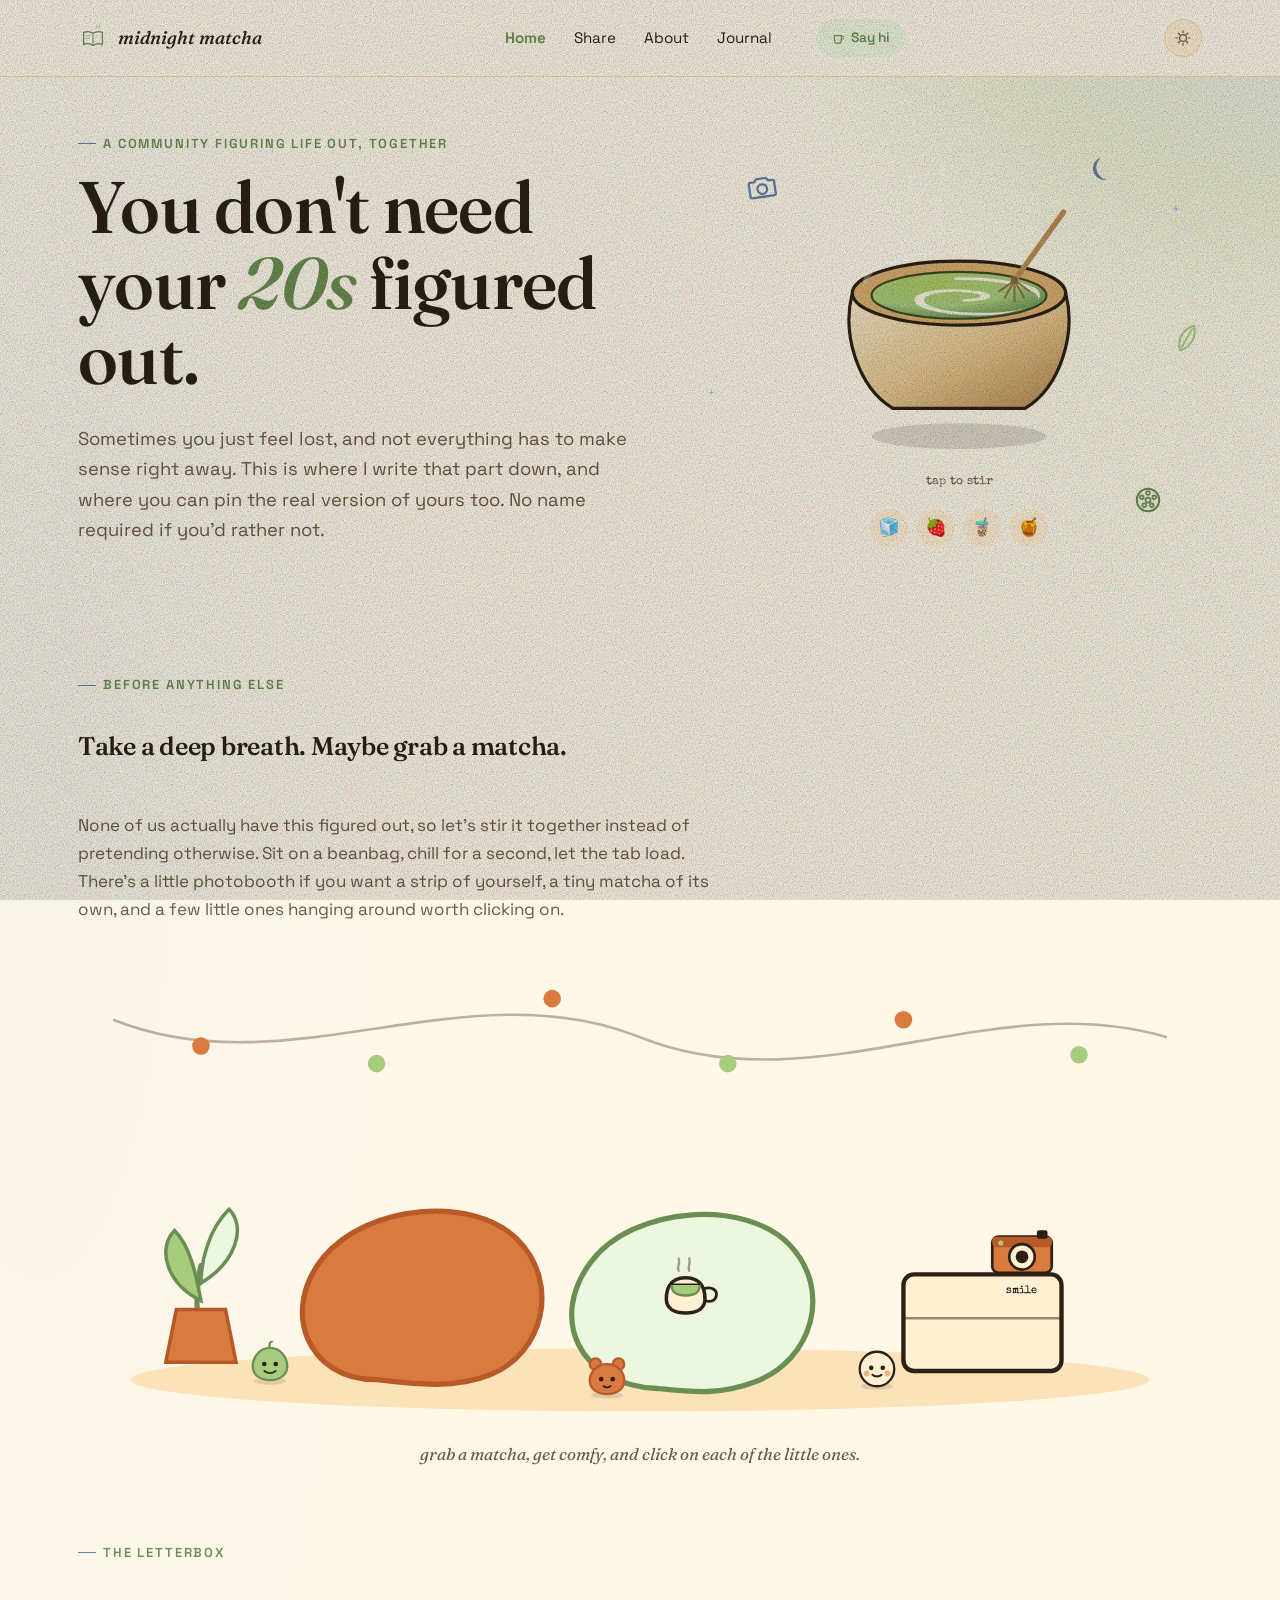
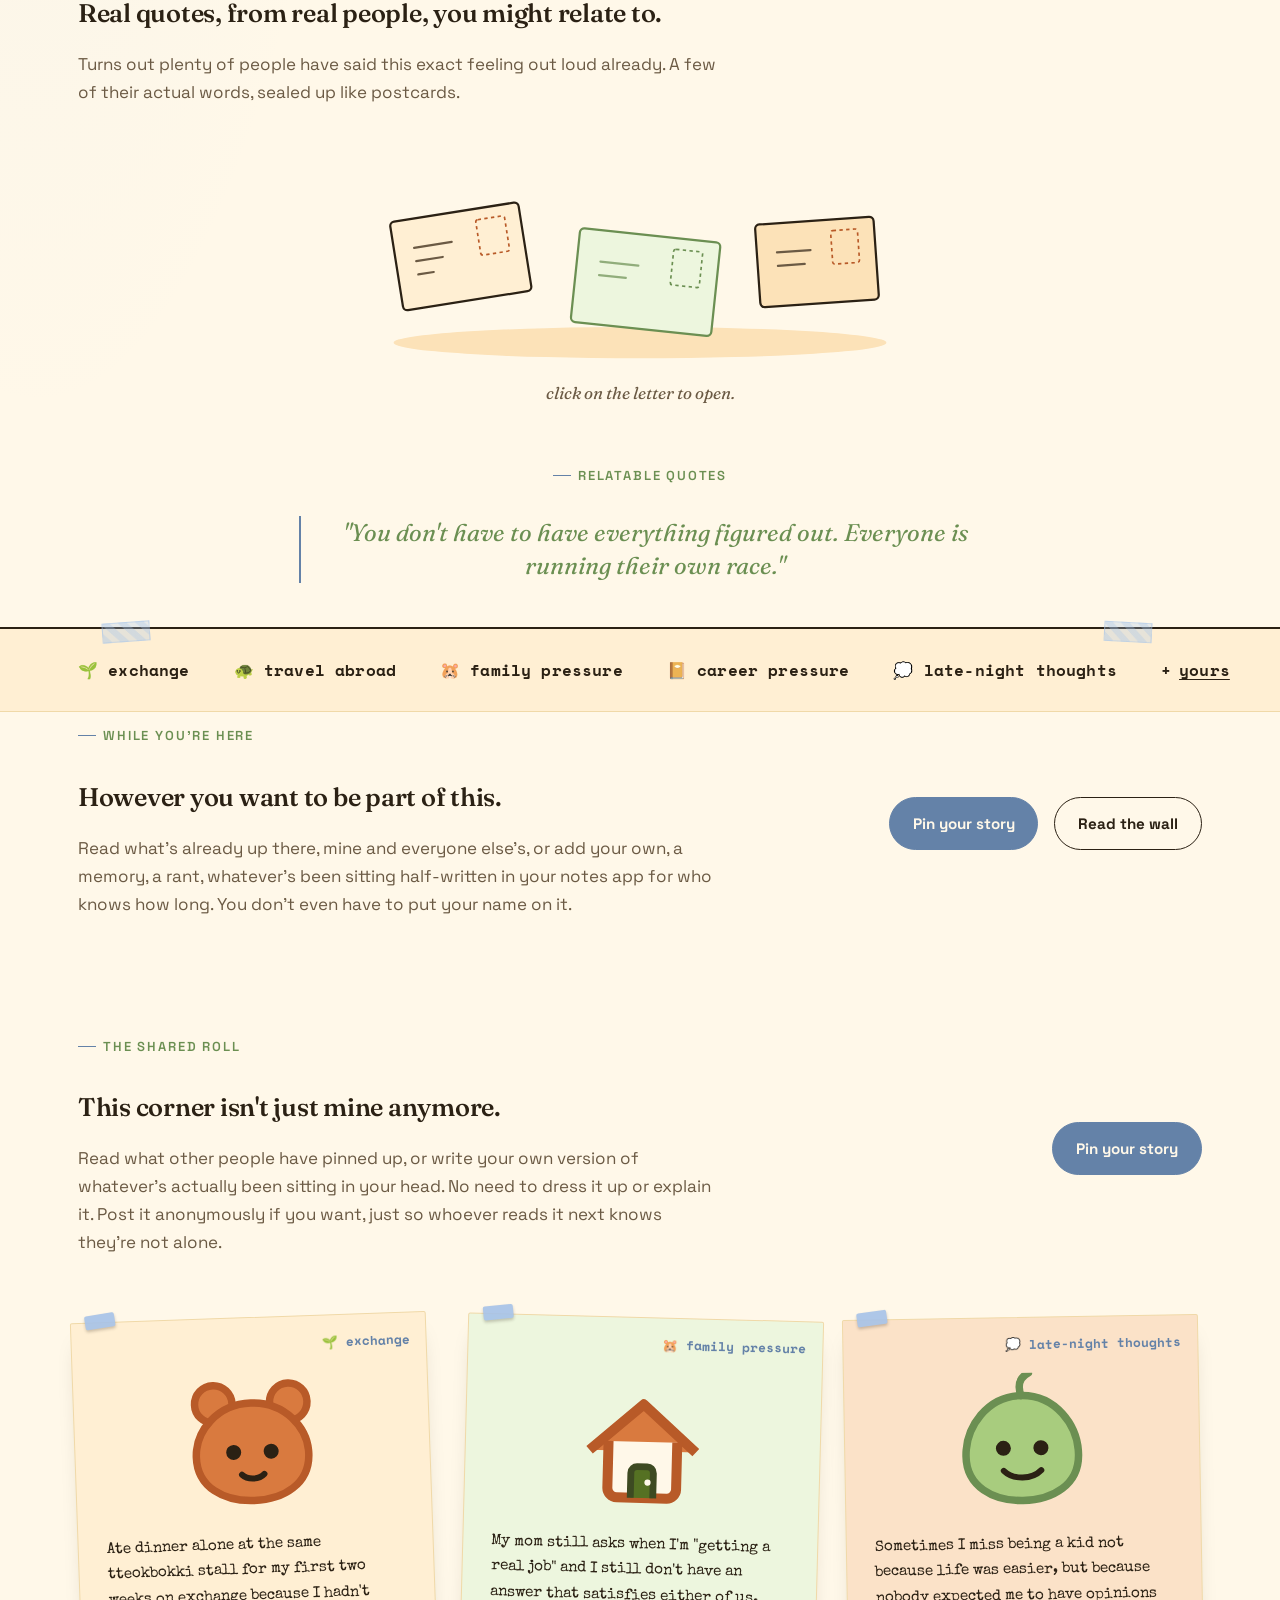
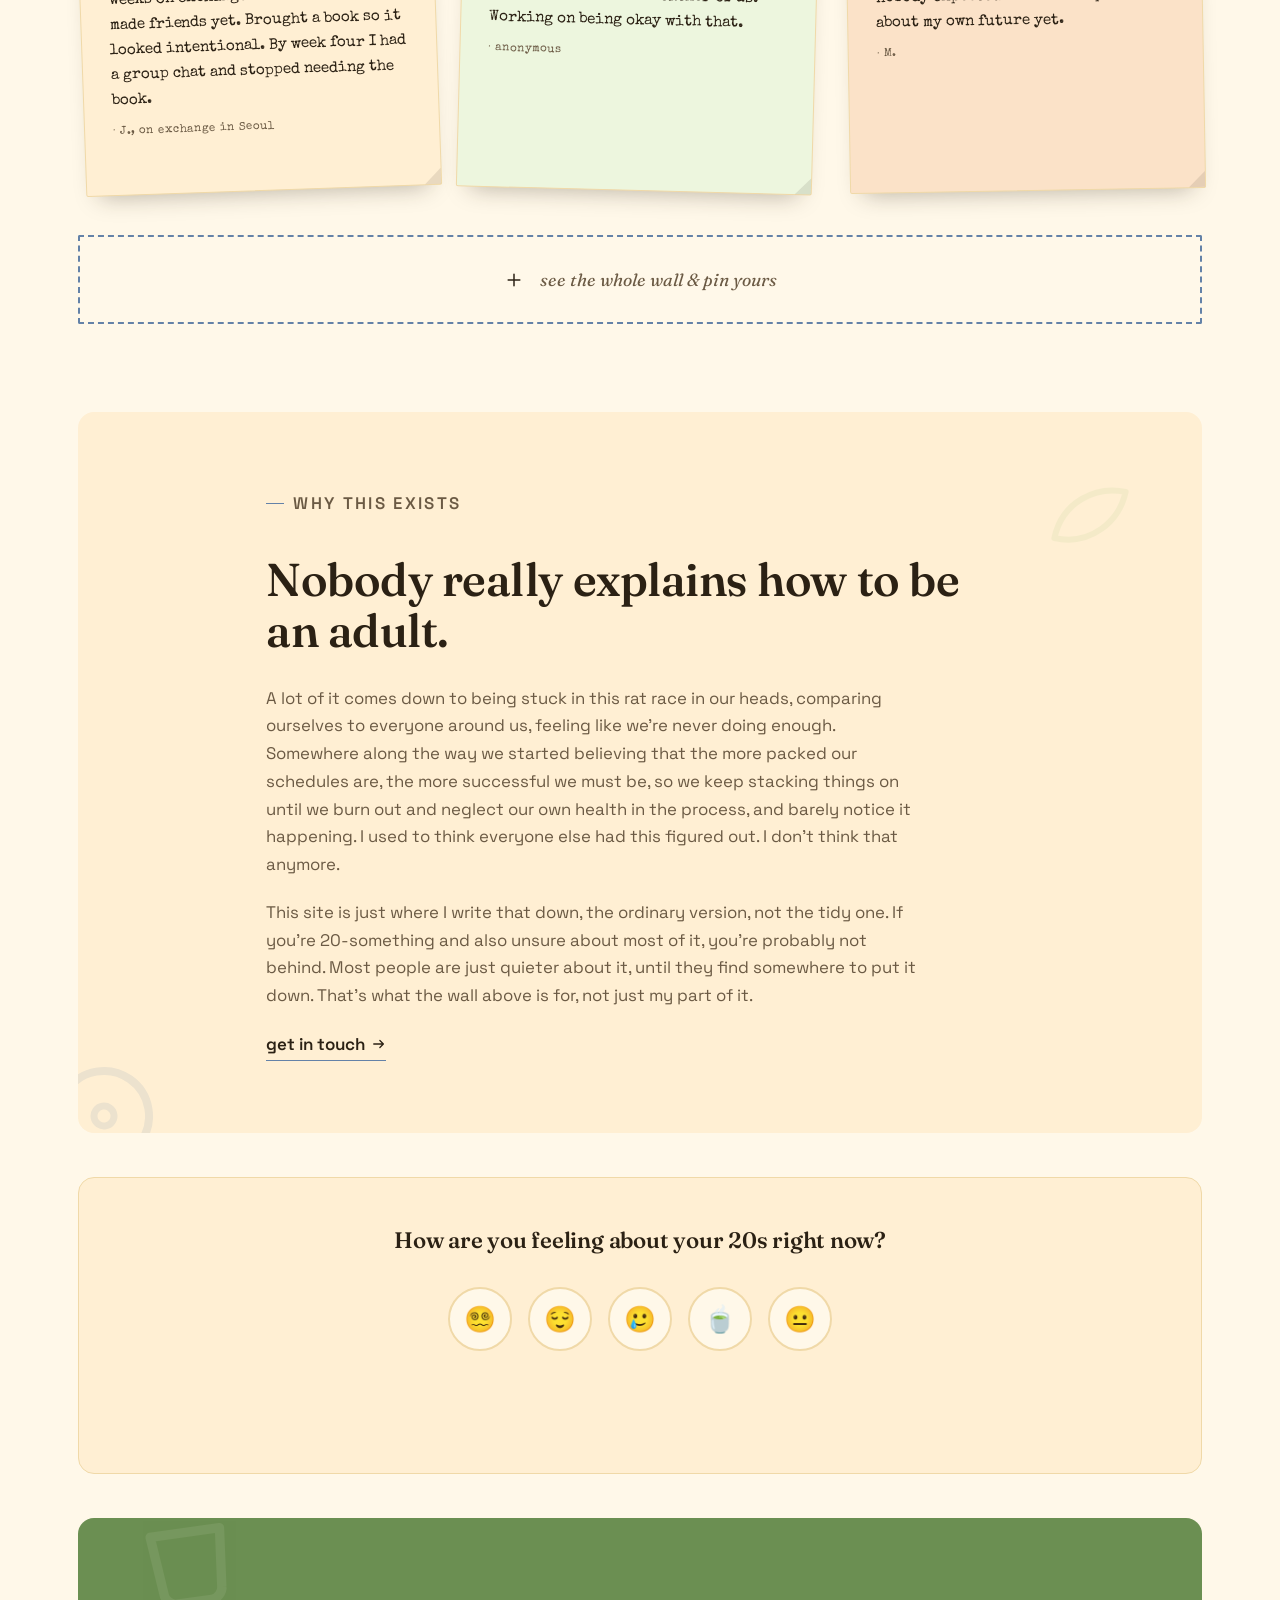
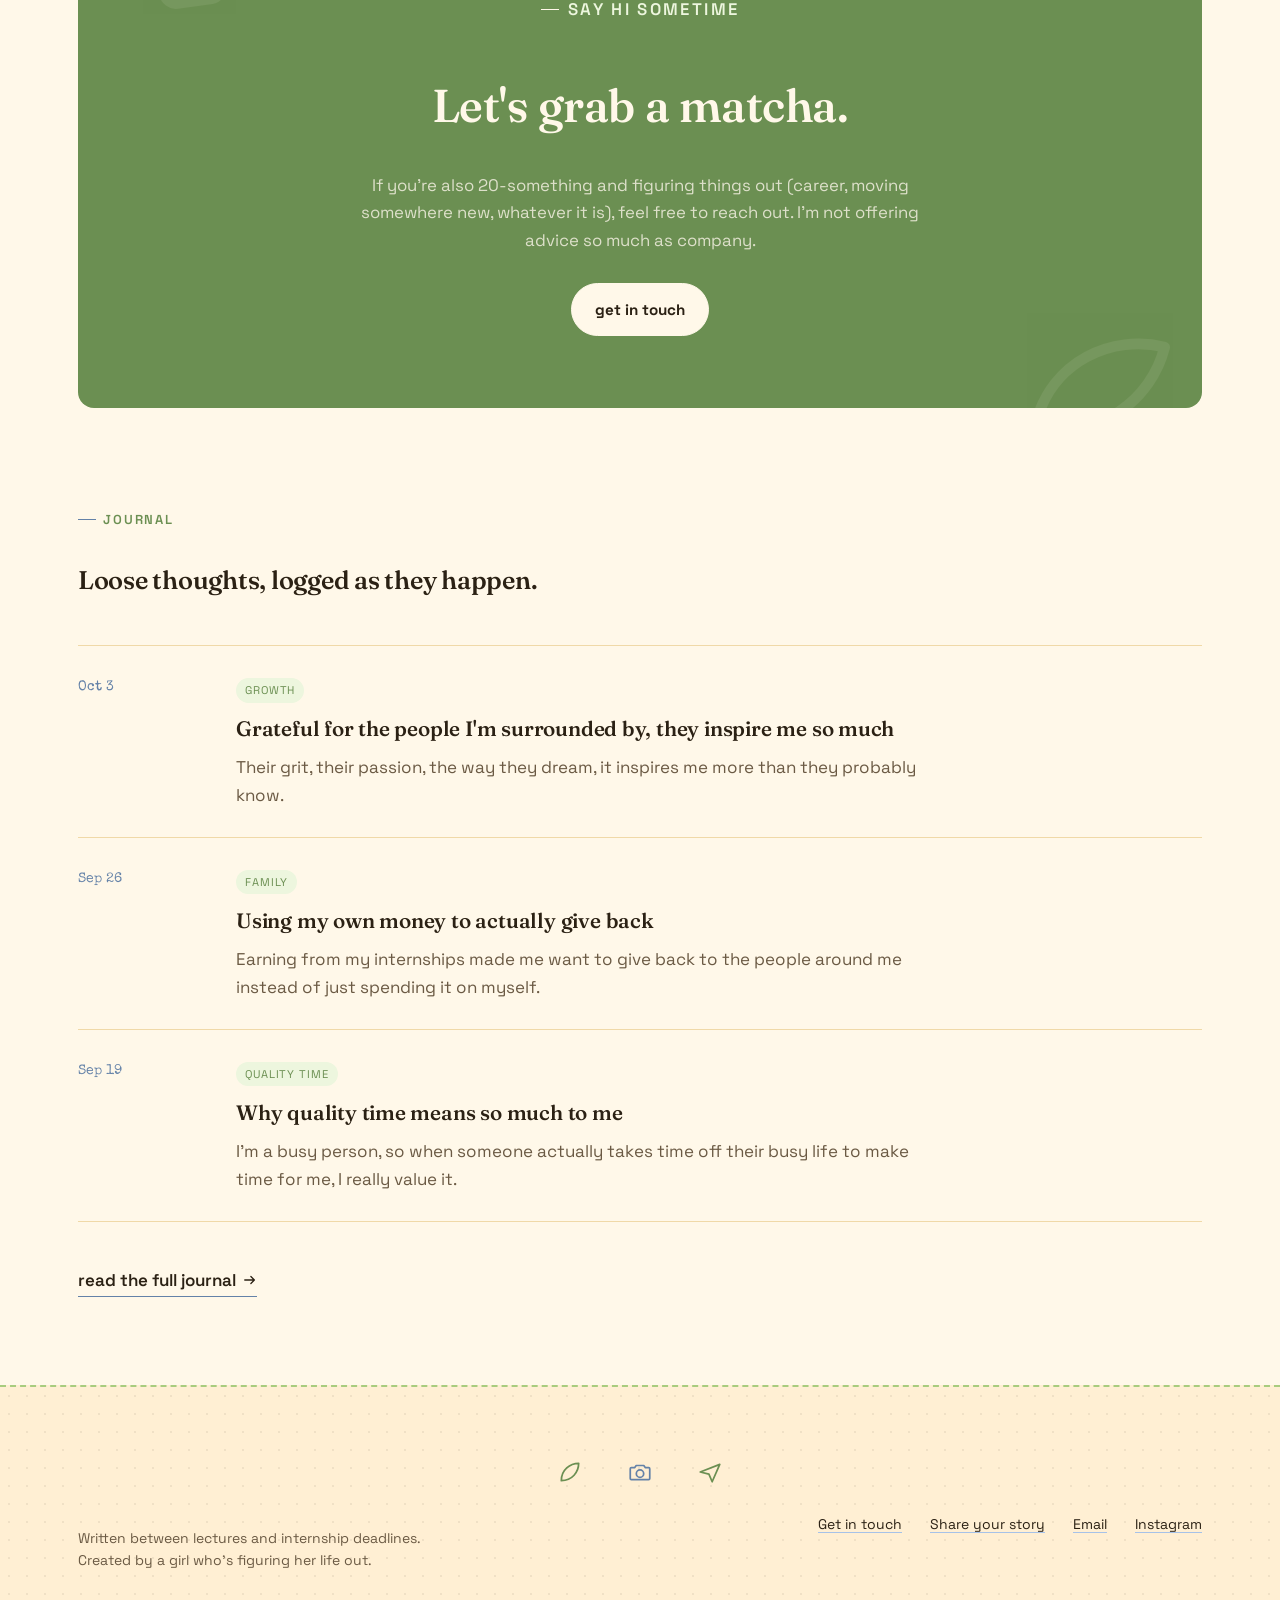
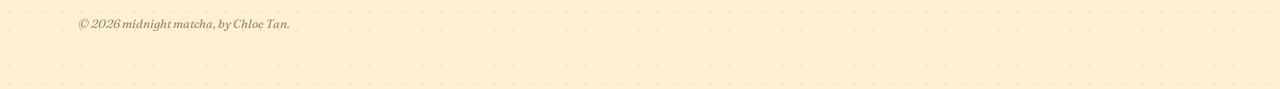
==== commit 5c8b965e: "Drop 'little' from girls hangout, de-emphasize the money framing Grateful-for-people entry: 'a littl" ====
--- a/index.html
+++ b/index.html
@@ -562,7 +562,7 @@
           <div class="journal-entry">
             <span class="journal-tag">family</span>
             <h3>Using my own money to actually give back</h3>
-            <p>Having real money of my own for the first time made me want to give back to the people around me instead of just spending it on myself.</p>
+            <p>Earning from my internships made me want to give back to the people around me instead of just spending it on myself.</p>
           </div>
         </a>
         <a class="journal-row" href="journal.html#seed-j10">
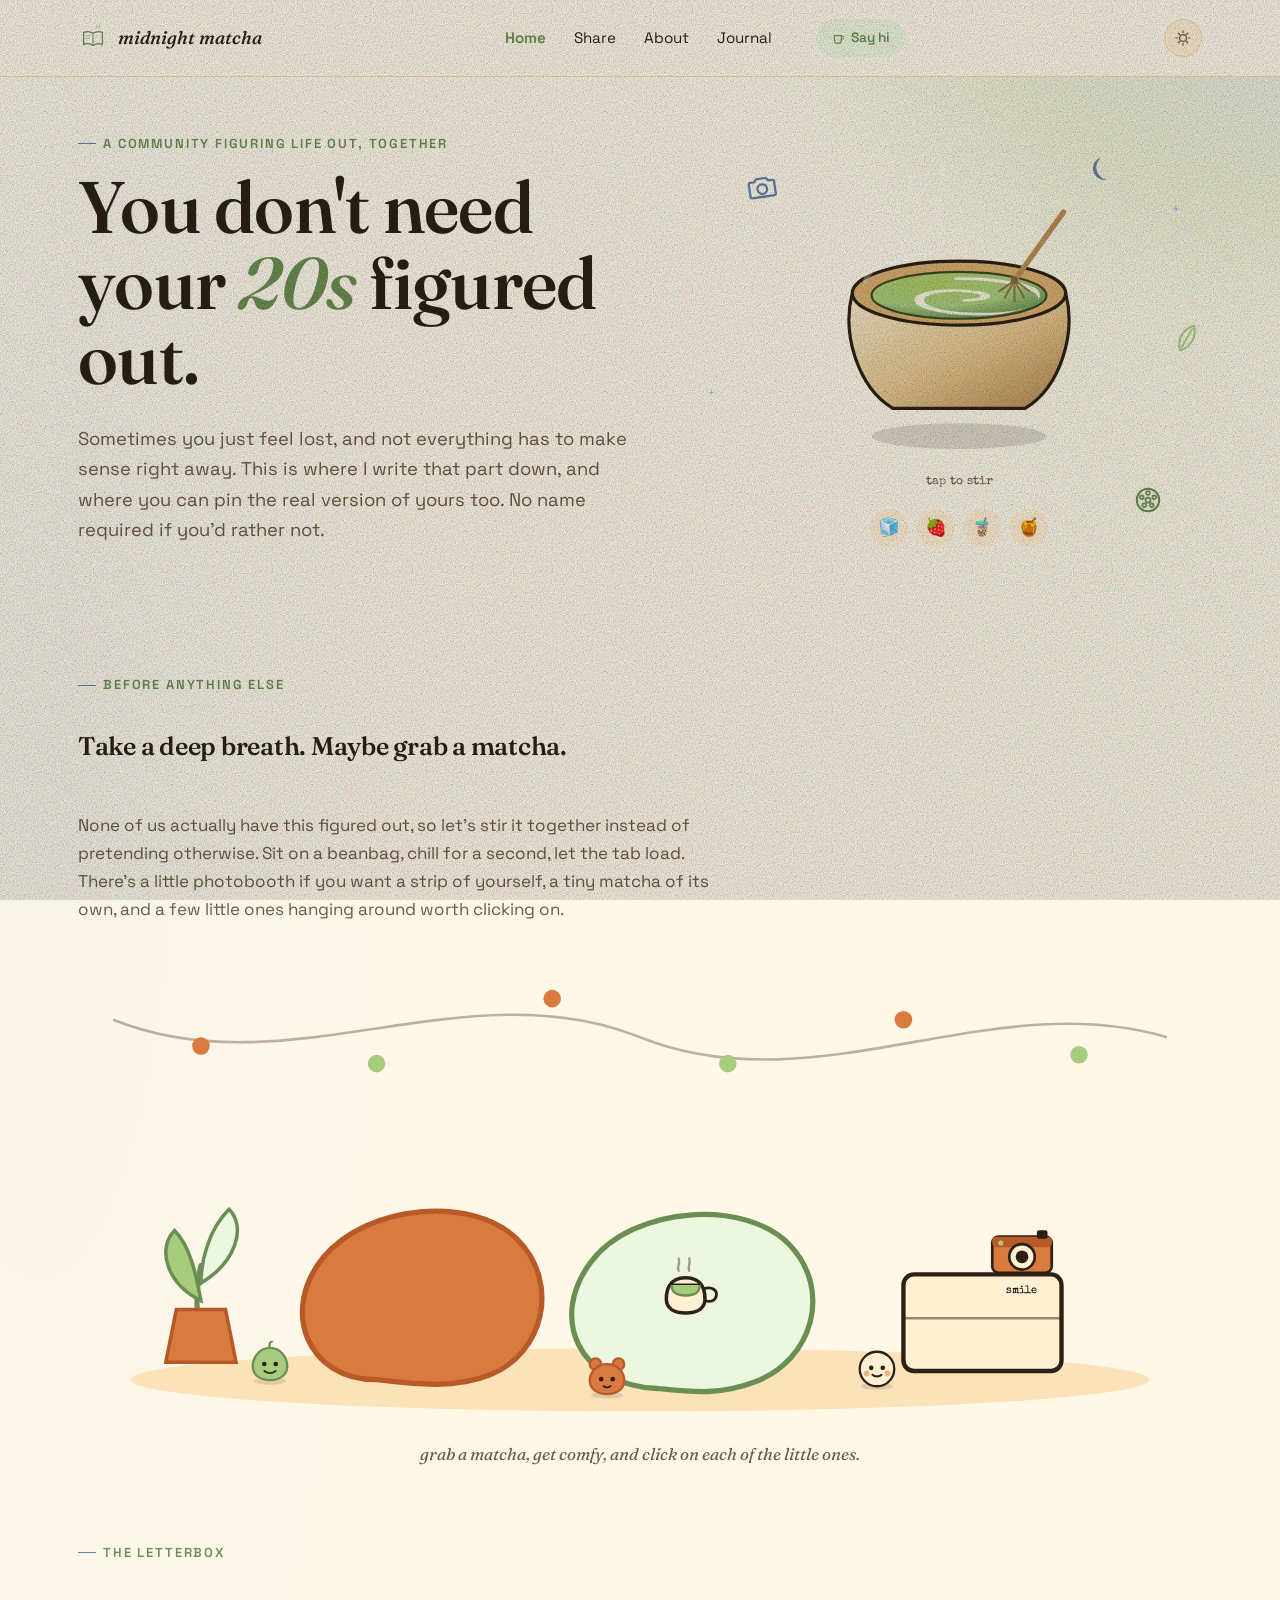
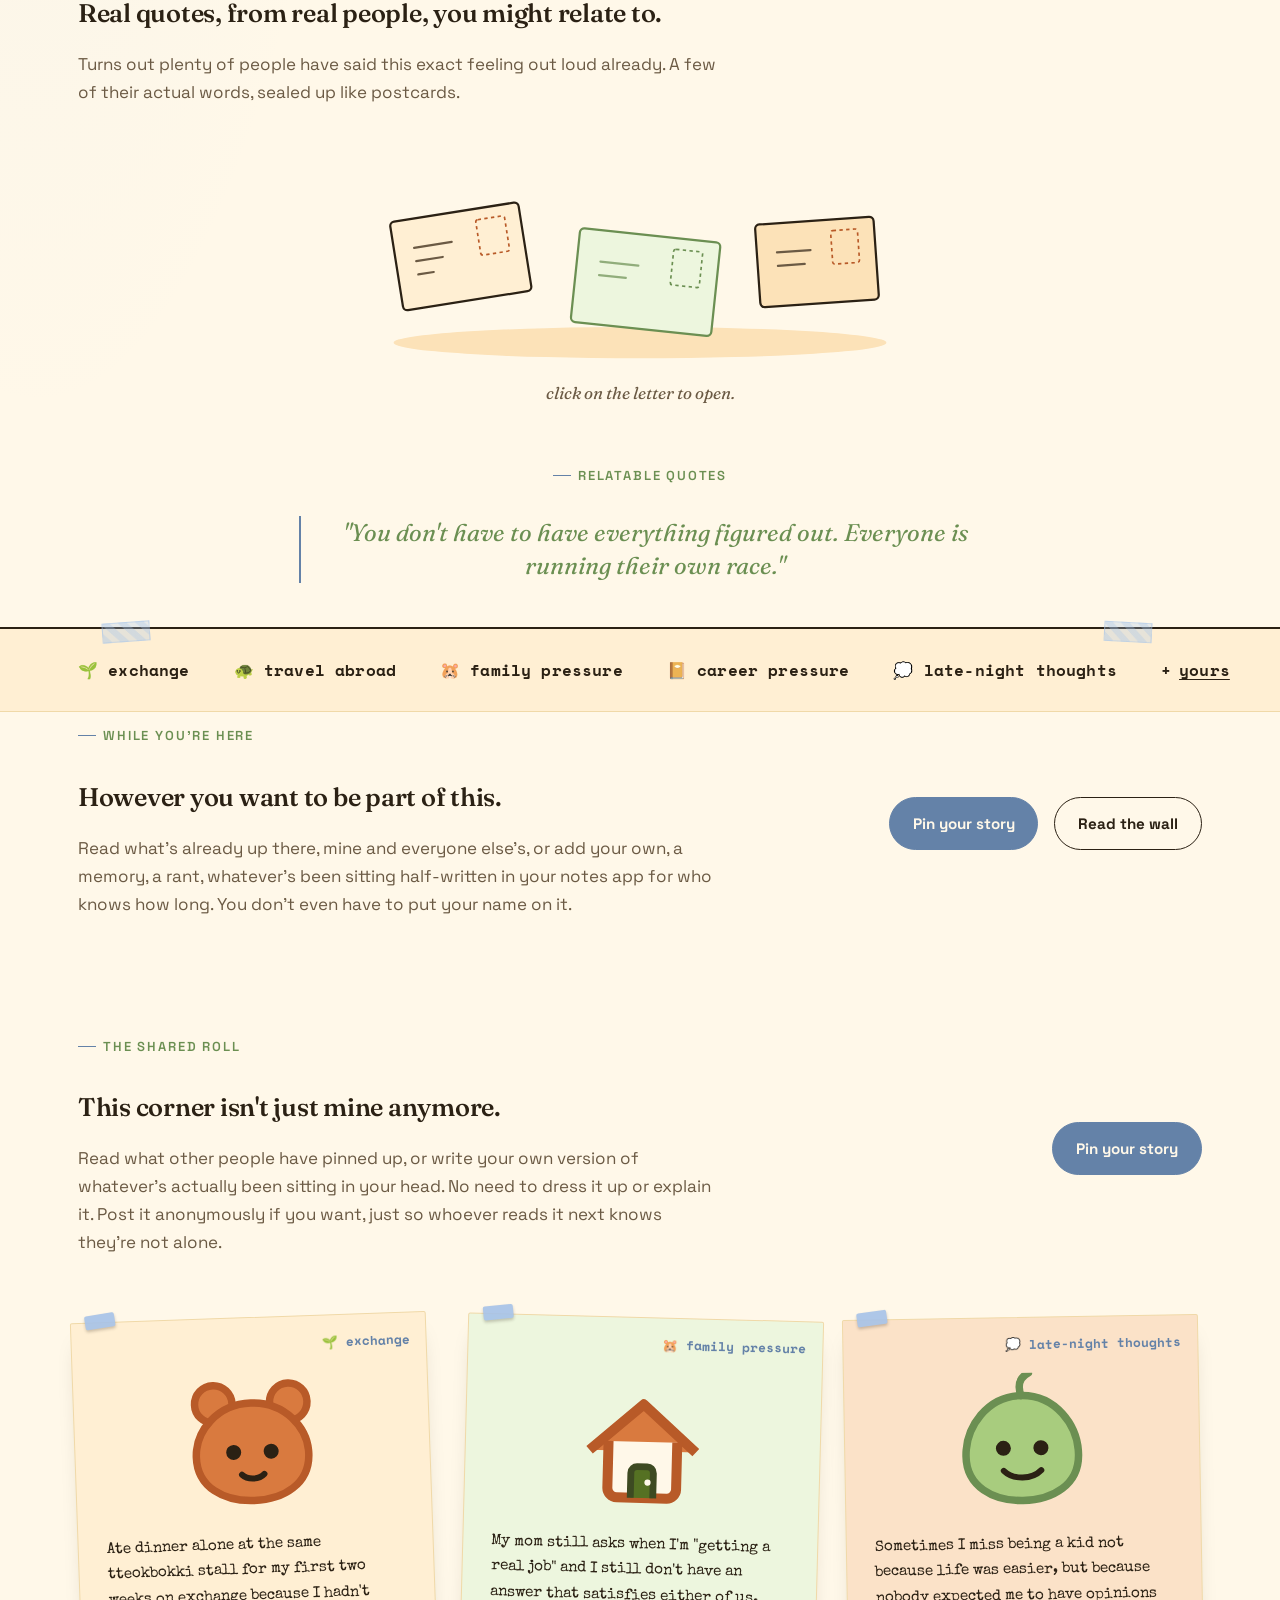
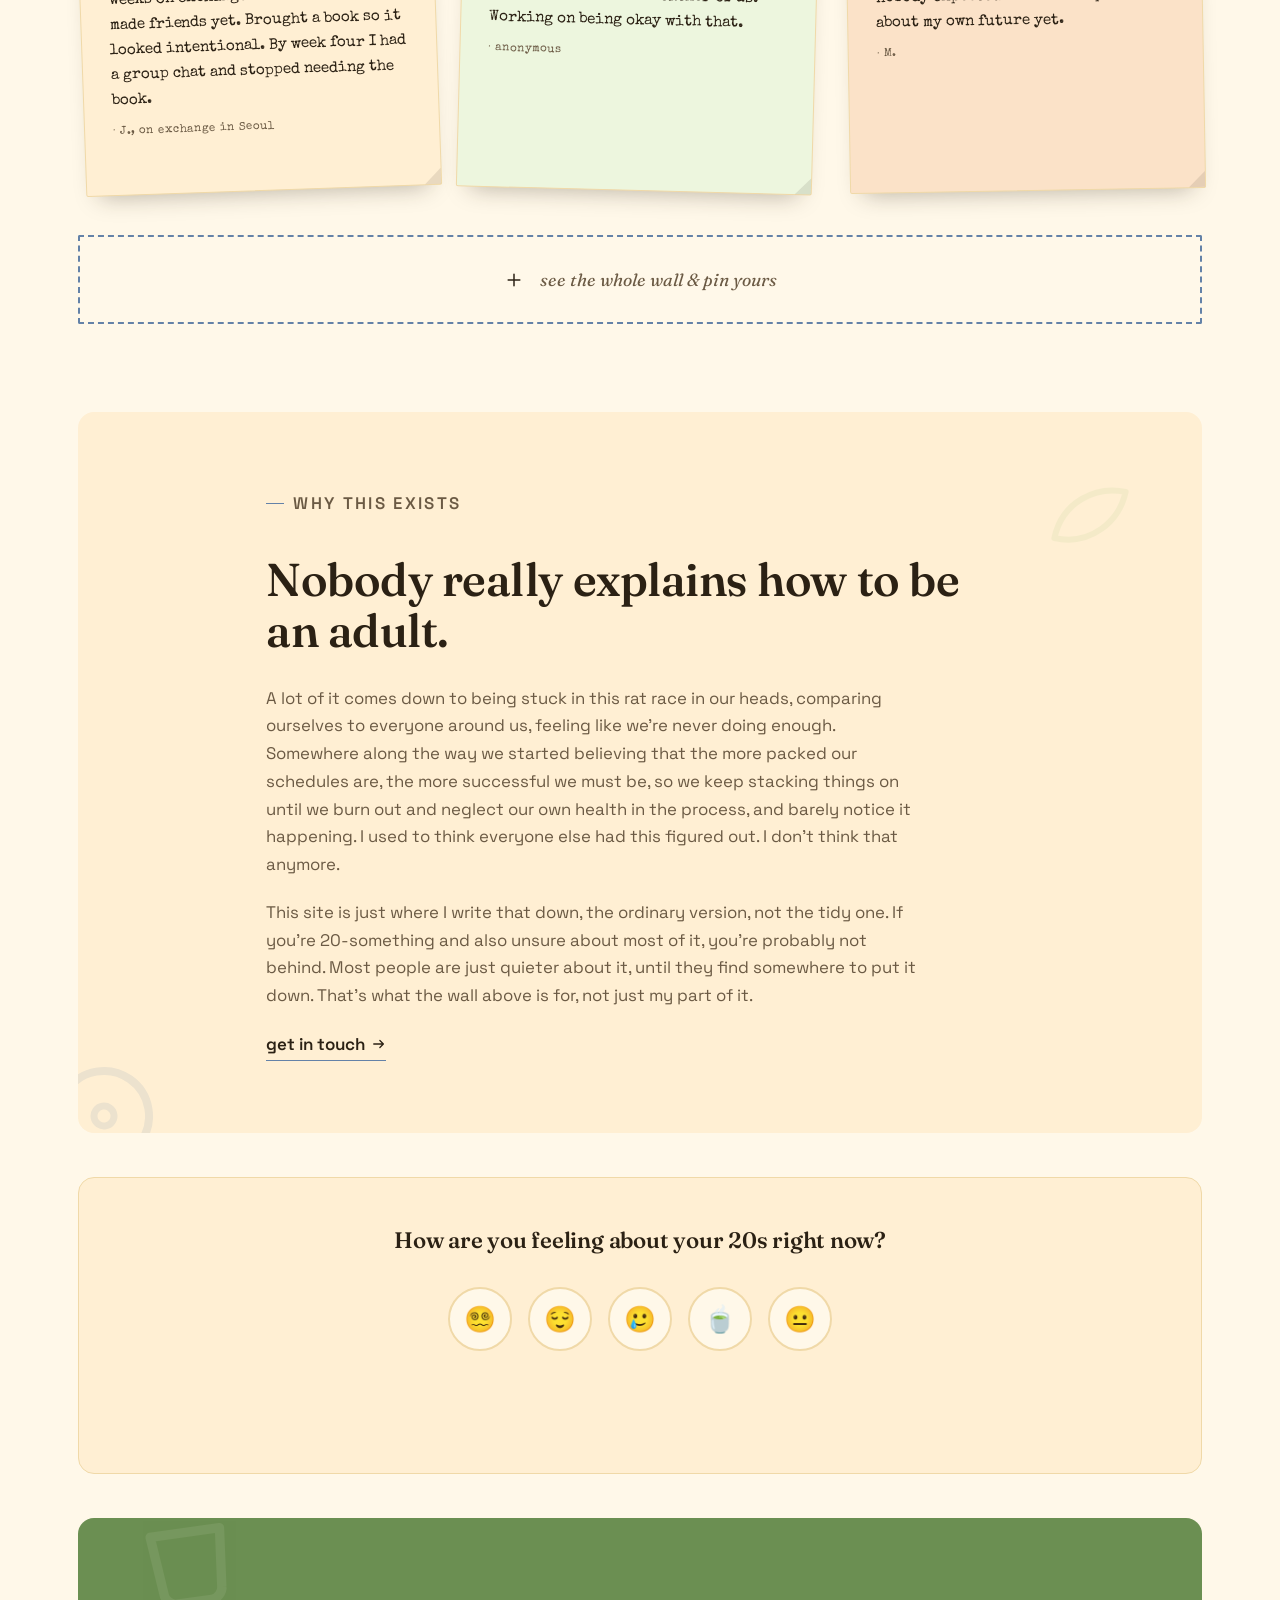
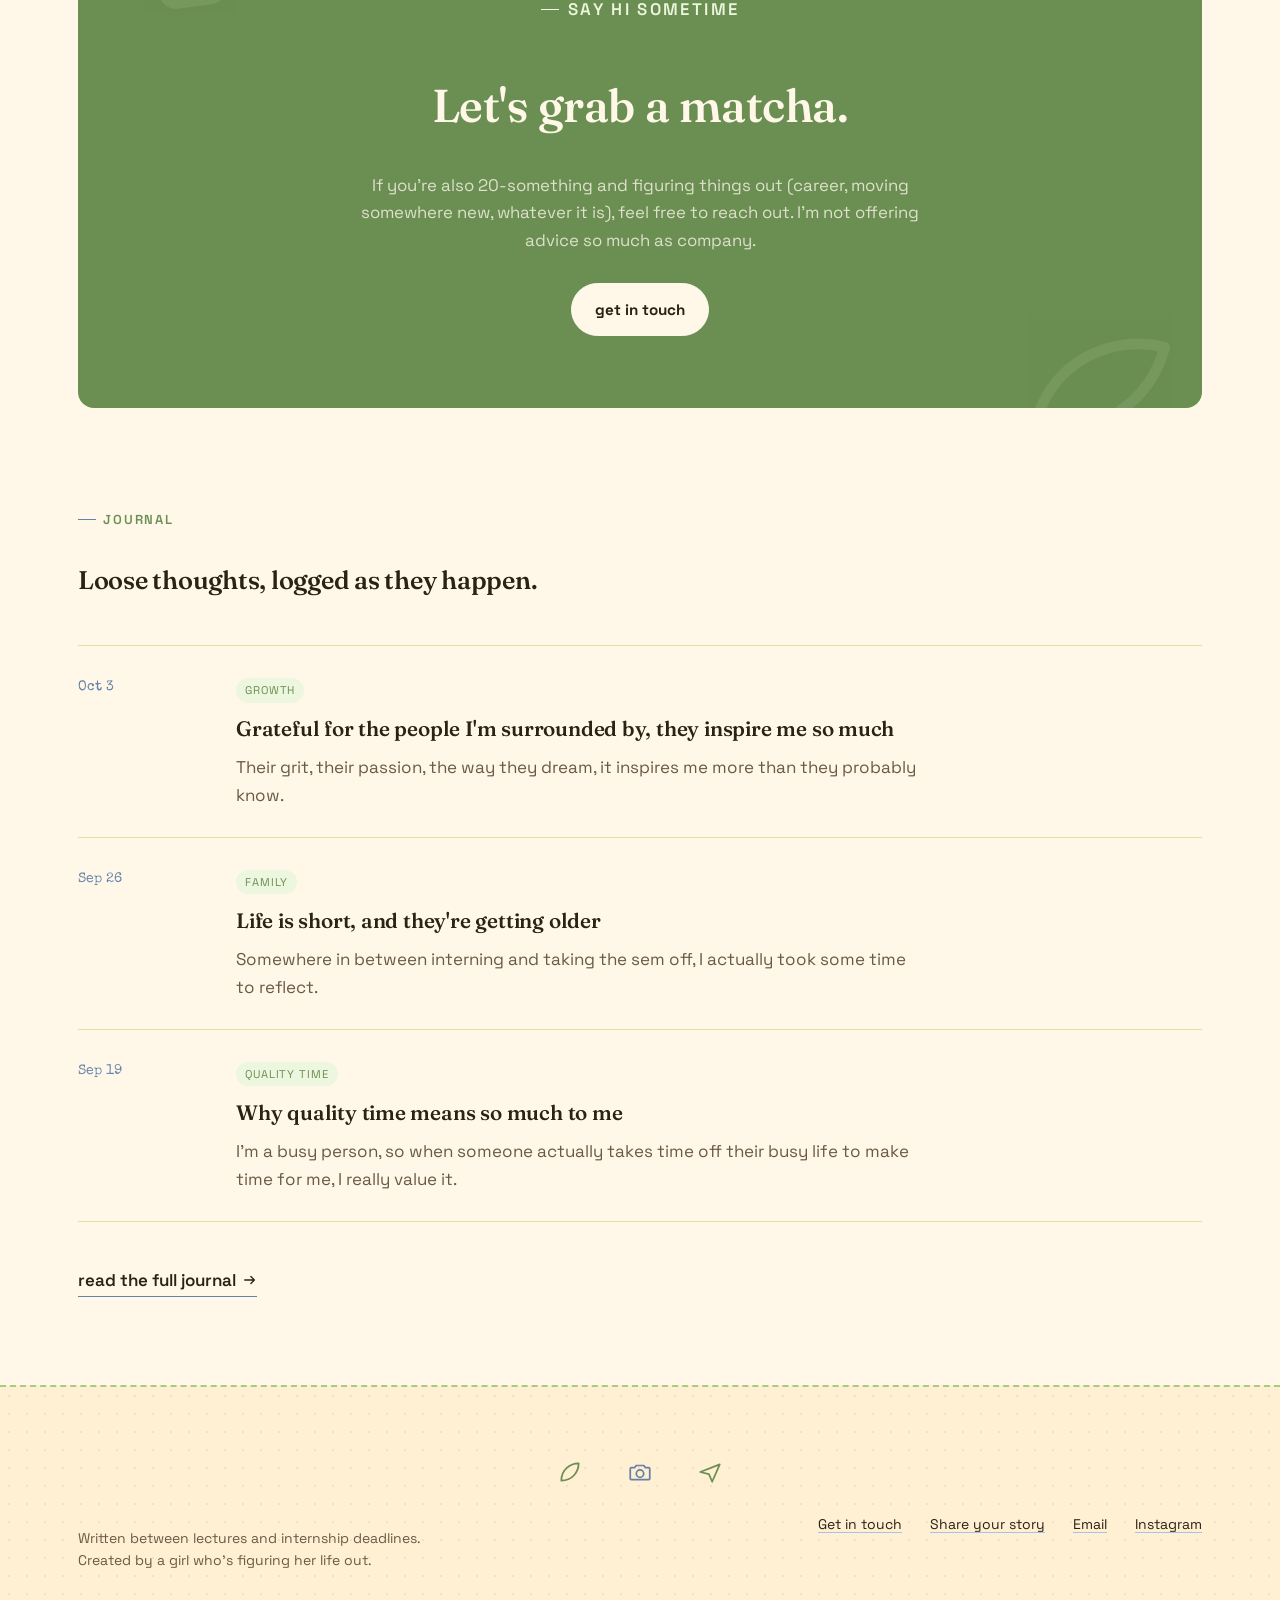
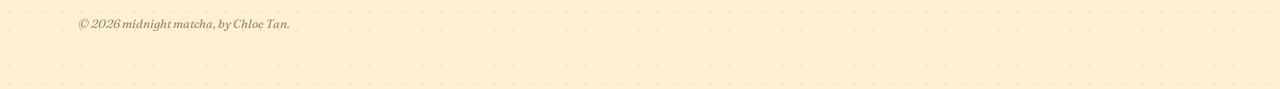
==== commit 93eb46d3: "Retitle the family entry, less emphasis on 'giving back' 'Using my own money to actually give back' " ====
--- a/index.html
+++ b/index.html
@@ -372,7 +372,7 @@
 
         <div class="photobooth-view" id="photobooth-result-view" hidden>
           <canvas id="photobooth-canvas"></canvas>
-          <div class="pb-theme-picker" id="pb-theme-picker" role="group" aria-label="strip color">
+          <div class="pb-theme-picker" id="pb-theme-picker" role="group" aria-label="strip colour">
             <button type="button" class="pb-theme-btn pb-theme-matcha" data-theme="matcha" aria-pressed="true" aria-label="matcha green">
               <span class="pb-theme-swatch"></span>
             </button>
@@ -561,8 +561,8 @@
           <div class="journal-date">Sep 26</div>
           <div class="journal-entry">
             <span class="journal-tag">family</span>
-            <h3>Using my own money to actually give back</h3>
-            <p>Earning from my internships made me want to give back to the people around me instead of just spending it on myself.</p>
+            <h3>Life is short, and they're getting older</h3>
+            <p>Somewhere in between interning and taking the sem off, I actually took some time to reflect.</p>
           </div>
         </a>
         <a class="journal-row" href="journal.html#seed-j10">
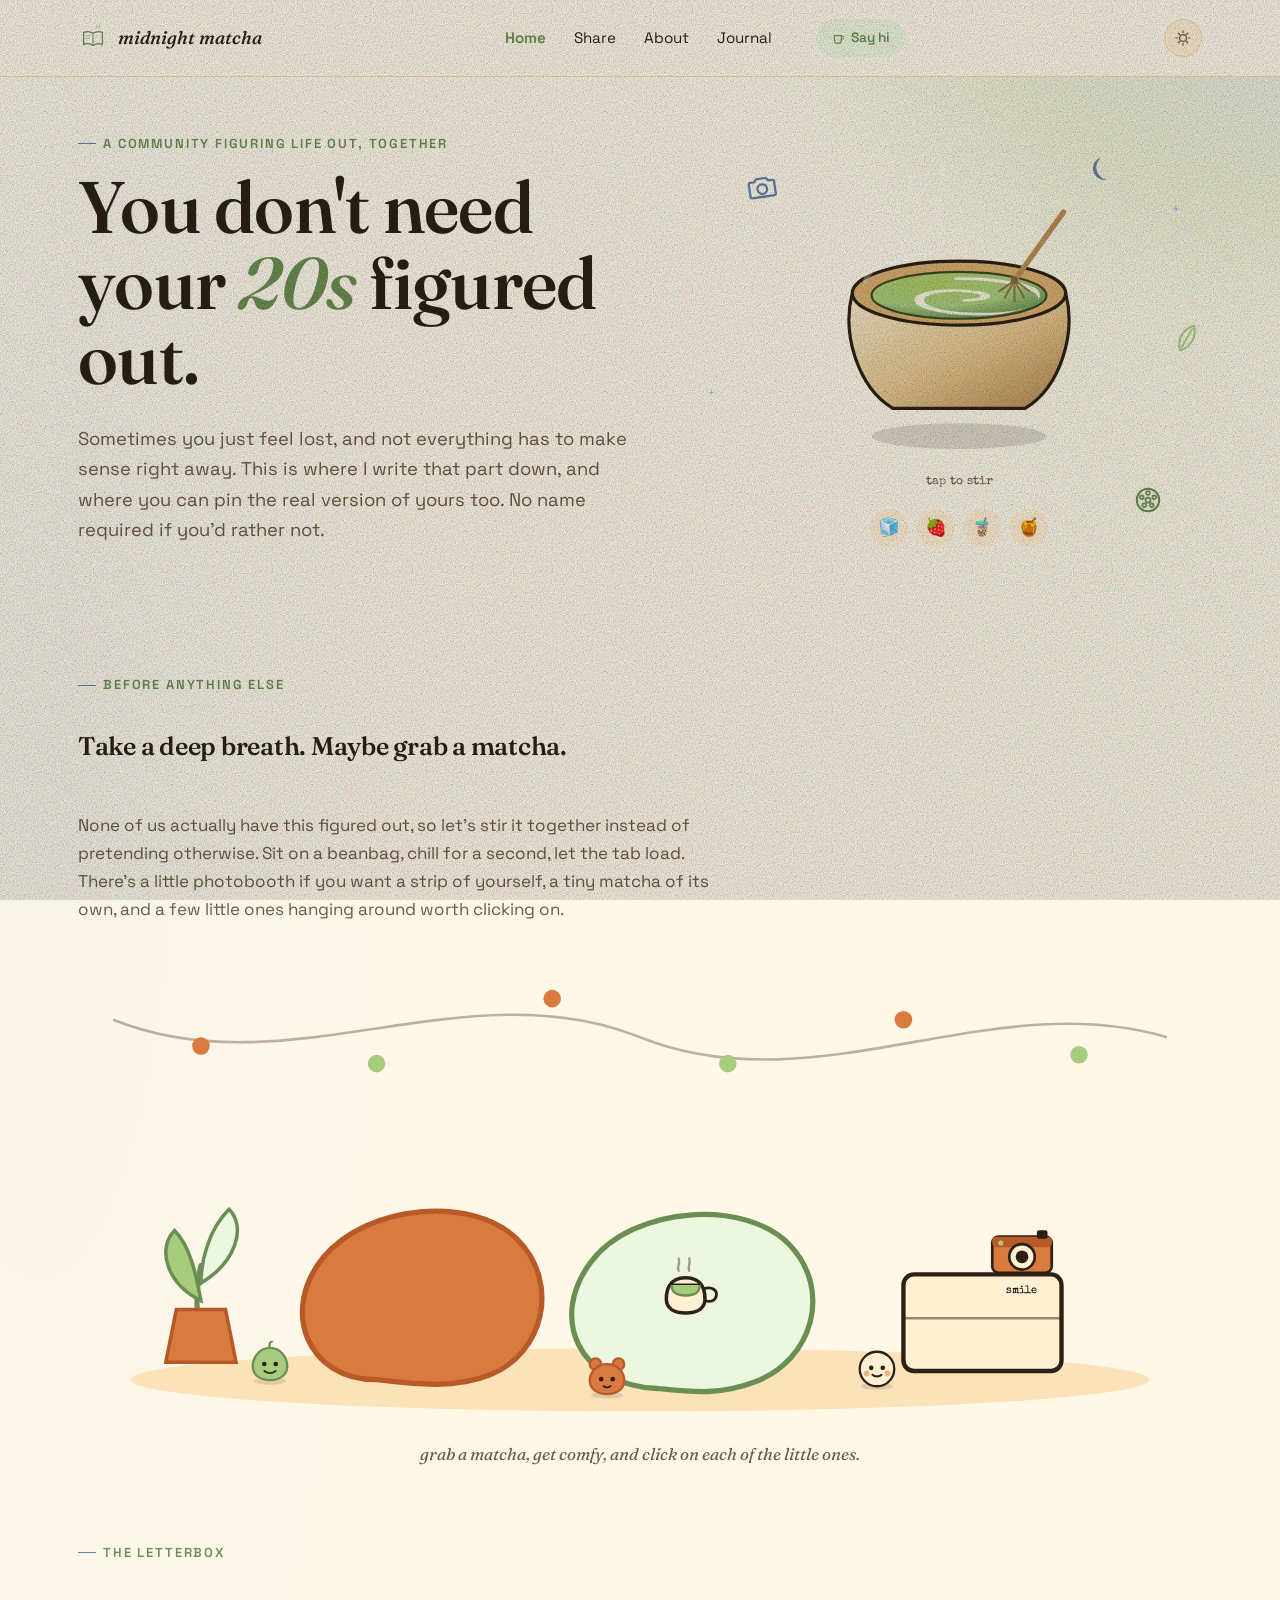
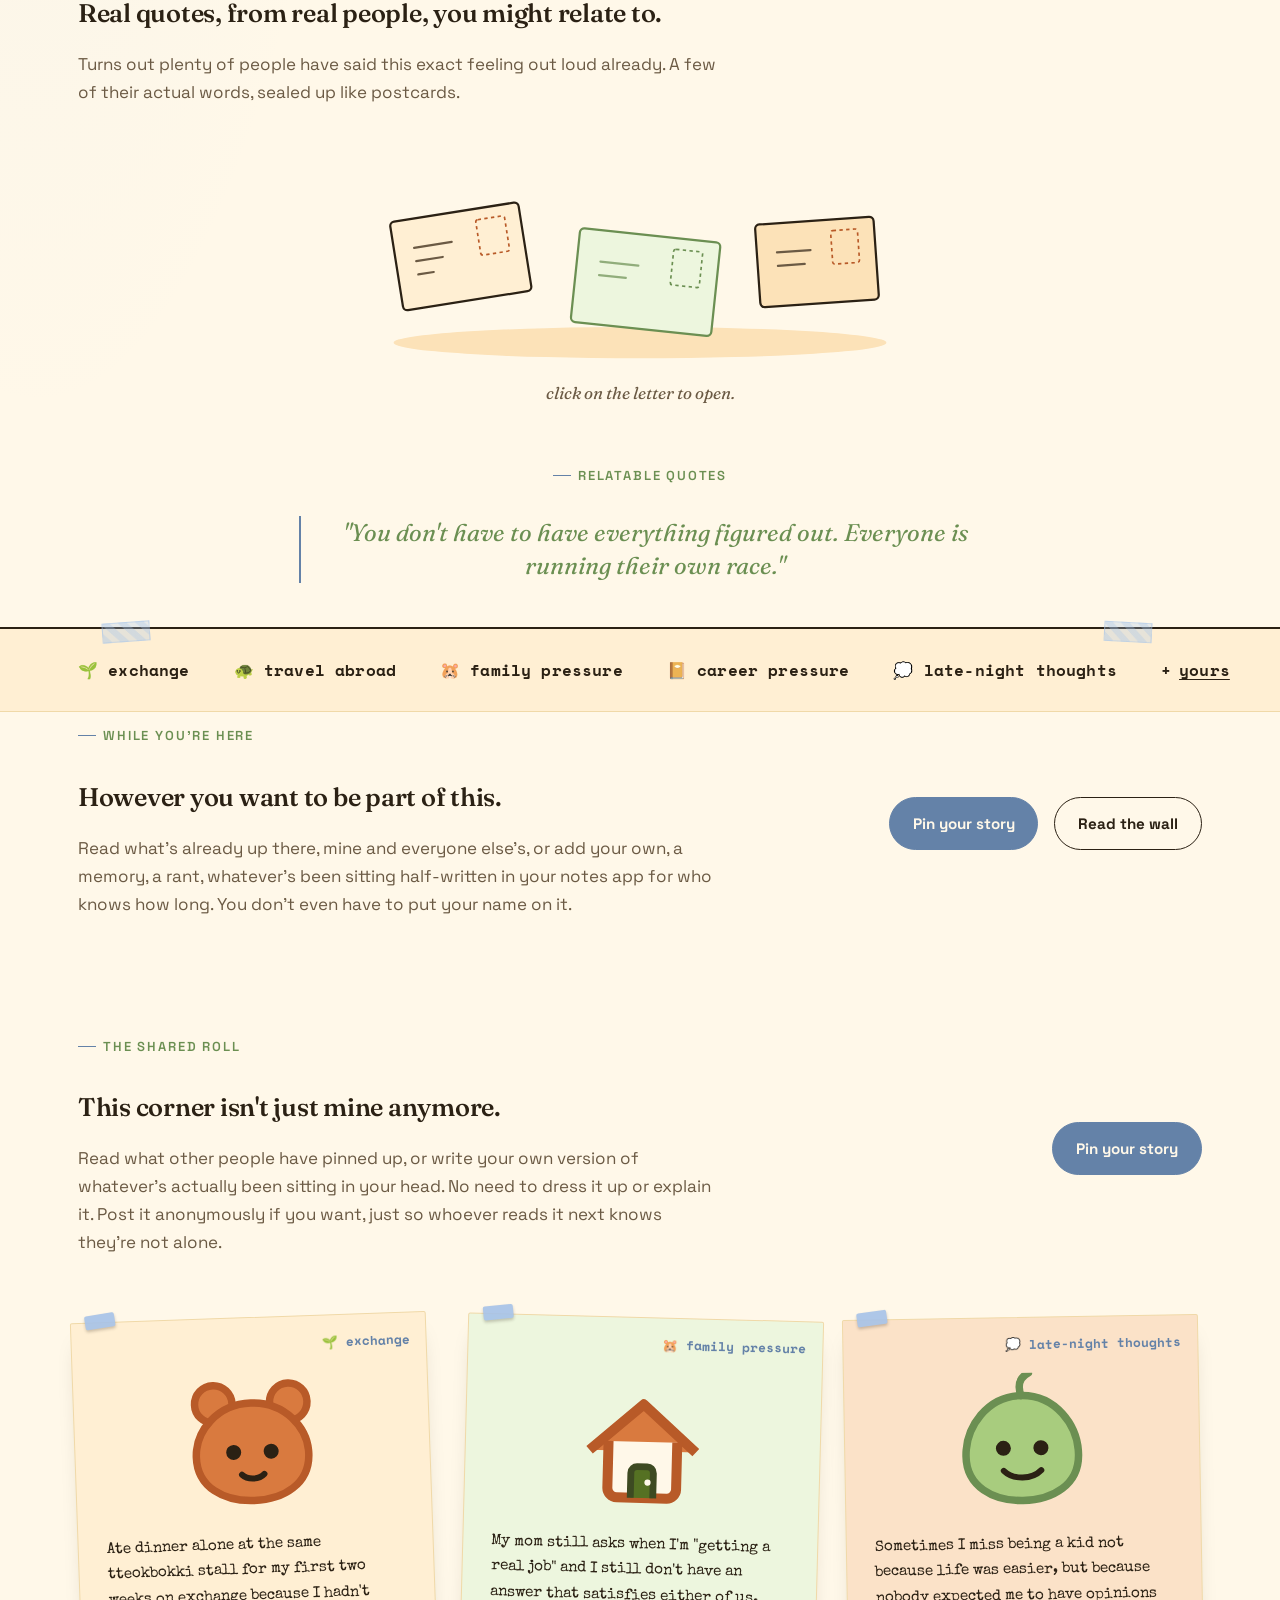
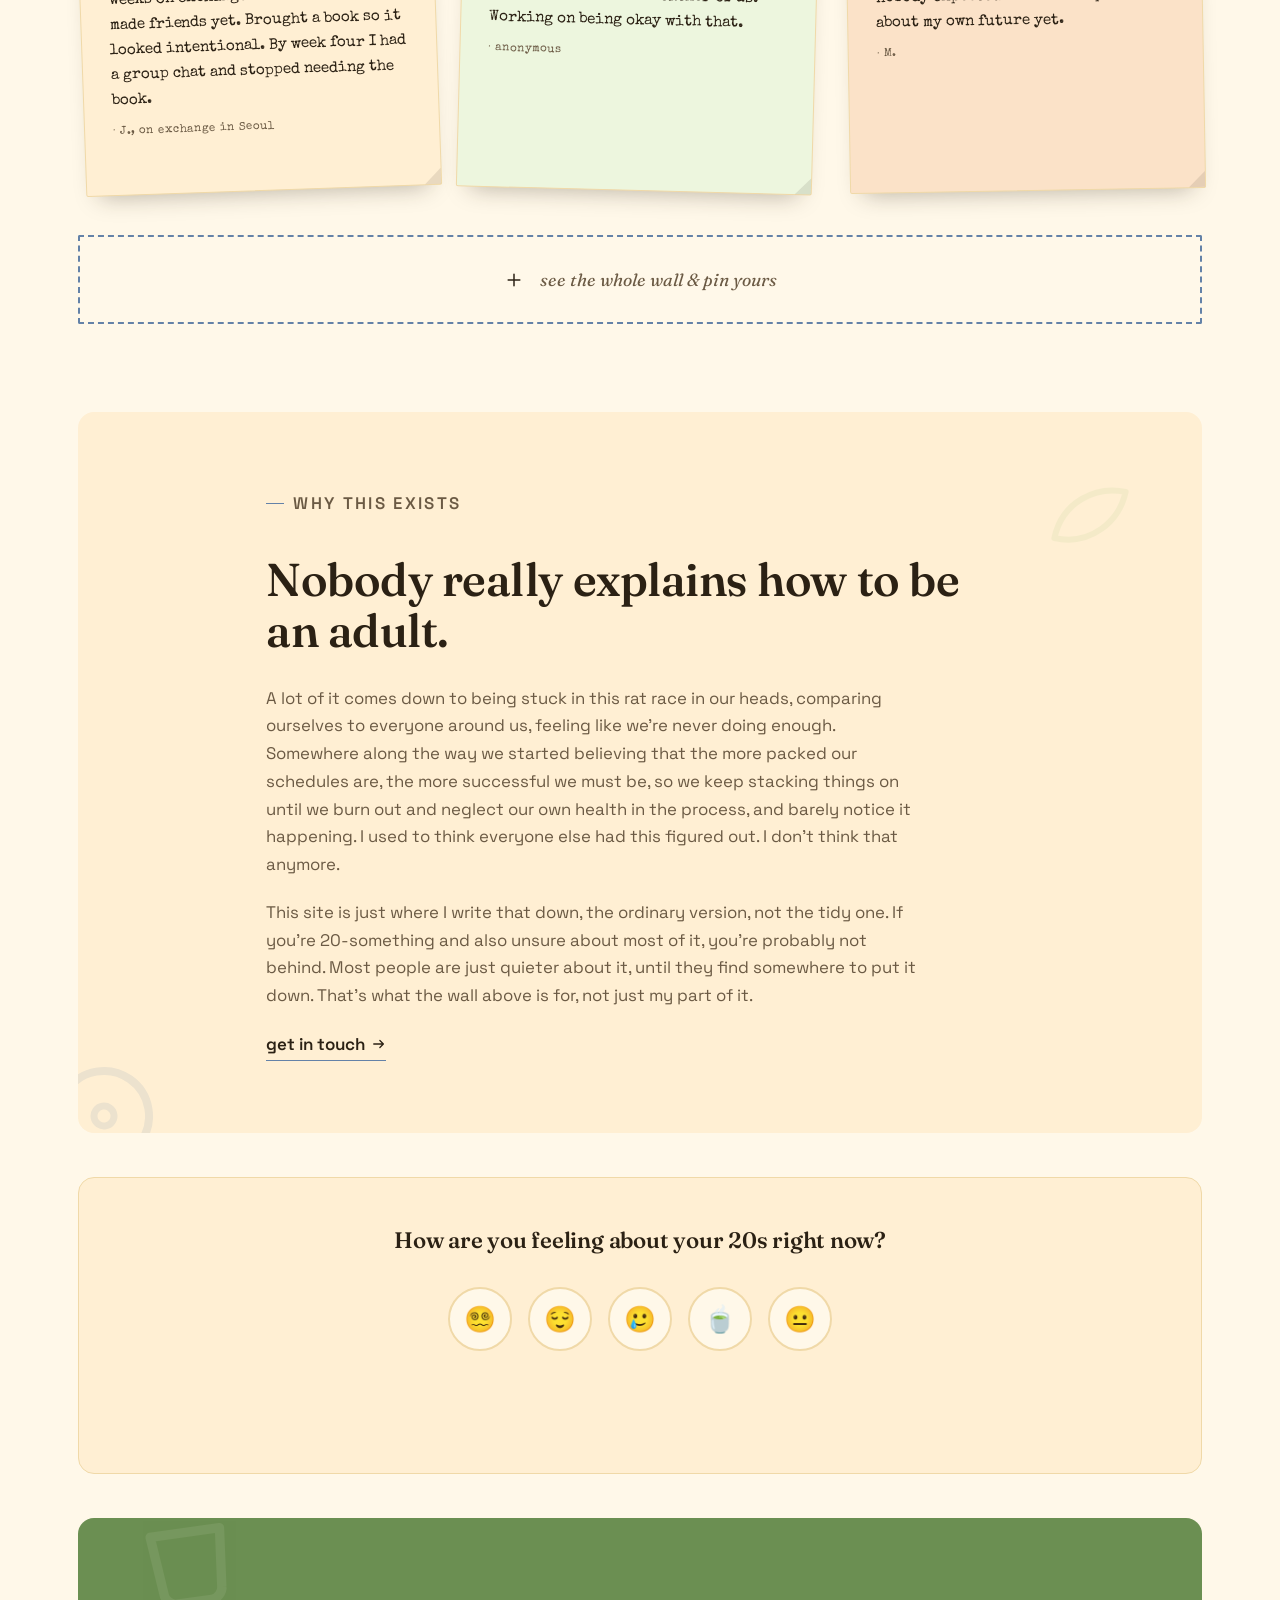
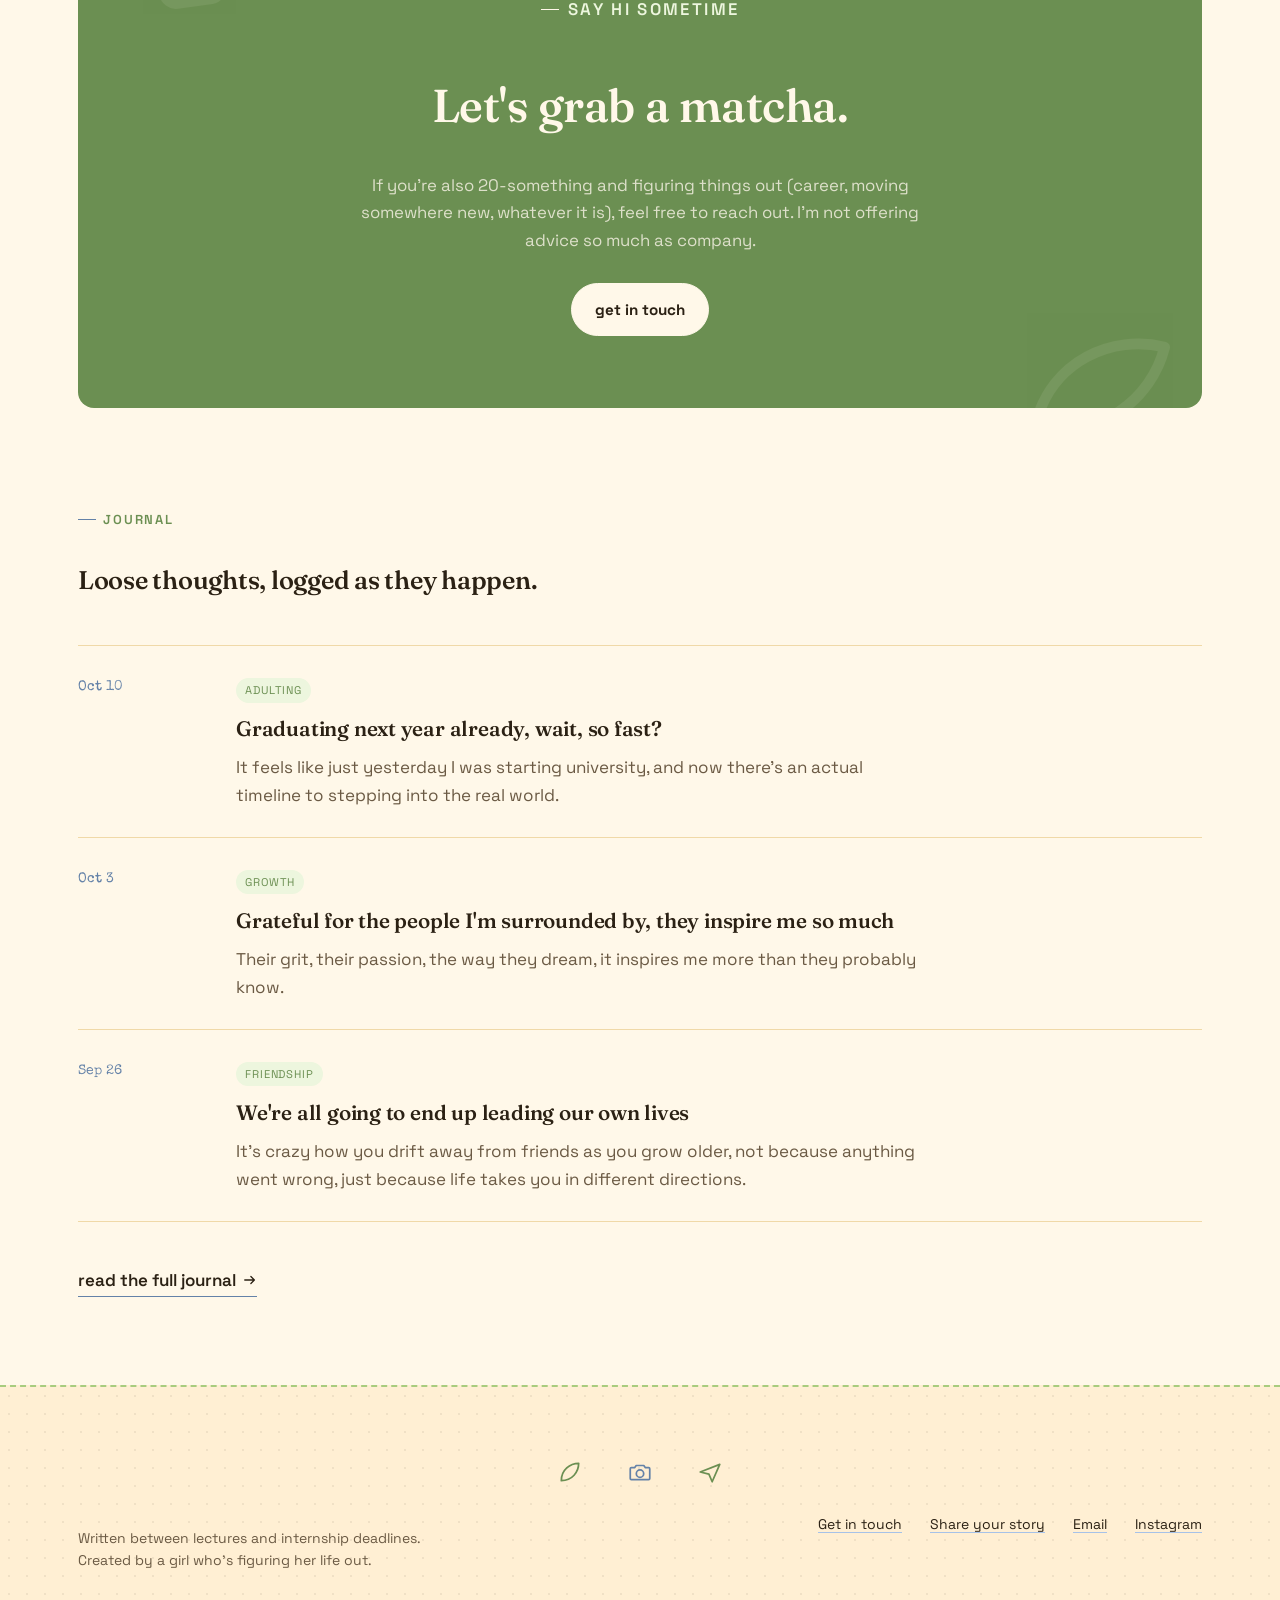
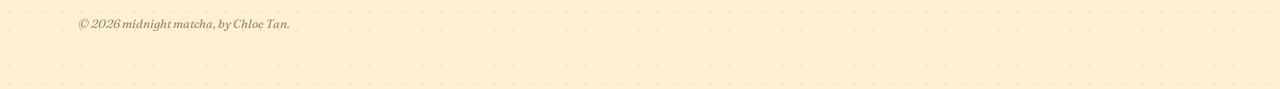
==== commit 3ab38ff4: "Reorder journal entries for mood variation, less braggy at the top Moved 'graduating next year' and " ====
--- a/index.html
+++ b/index.html
@@ -549,6 +549,14 @@
         <h2>Loose thoughts, logged as they happen.</h2>
       </div>
       <div class="journal-list">
+        <a class="journal-row" href="journal.html#seed-j5">
+          <div class="journal-date">Oct 10</div>
+          <div class="journal-entry">
+            <span class="journal-tag">adulting</span>
+            <h3>Graduating next year already, wait, so fast?</h3>
+            <p>It feels like just yesterday I was starting university, and now there's an actual timeline to stepping into the real world.</p>
+          </div>
+        </a>
         <a class="journal-row" href="journal.html#seed-j12">
           <div class="journal-date">Oct 3</div>
           <div class="journal-entry">
@@ -557,20 +565,12 @@
             <p>Their grit, their passion, the way they dream, it inspires me more than they probably know.</p>
           </div>
         </a>
-        <a class="journal-row" href="journal.html#seed-j11">
+        <a class="journal-row" href="journal.html#seed-j6">
           <div class="journal-date">Sep 26</div>
           <div class="journal-entry">
-            <span class="journal-tag">family</span>
-            <h3>Life is short, and they're getting older</h3>
-            <p>Somewhere in between interning and taking the sem off, I actually took some time to reflect.</p>
-          </div>
-        </a>
-        <a class="journal-row" href="journal.html#seed-j10">
-          <div class="journal-date">Sep 19</div>
-          <div class="journal-entry">
-            <span class="journal-tag">quality time</span>
-            <h3>Why quality time means so much to me</h3>
-            <p>I'm a busy person, so when someone actually takes time off their busy life to make time for me, I really value it.</p>
+            <span class="journal-tag">friendship</span>
+            <h3>We're all going to end up leading our own lives</h3>
+            <p>It's crazy how you drift away from friends as you grow older, not because anything went wrong, just because life takes you in different directions.</p>
           </div>
         </a>
       </div>
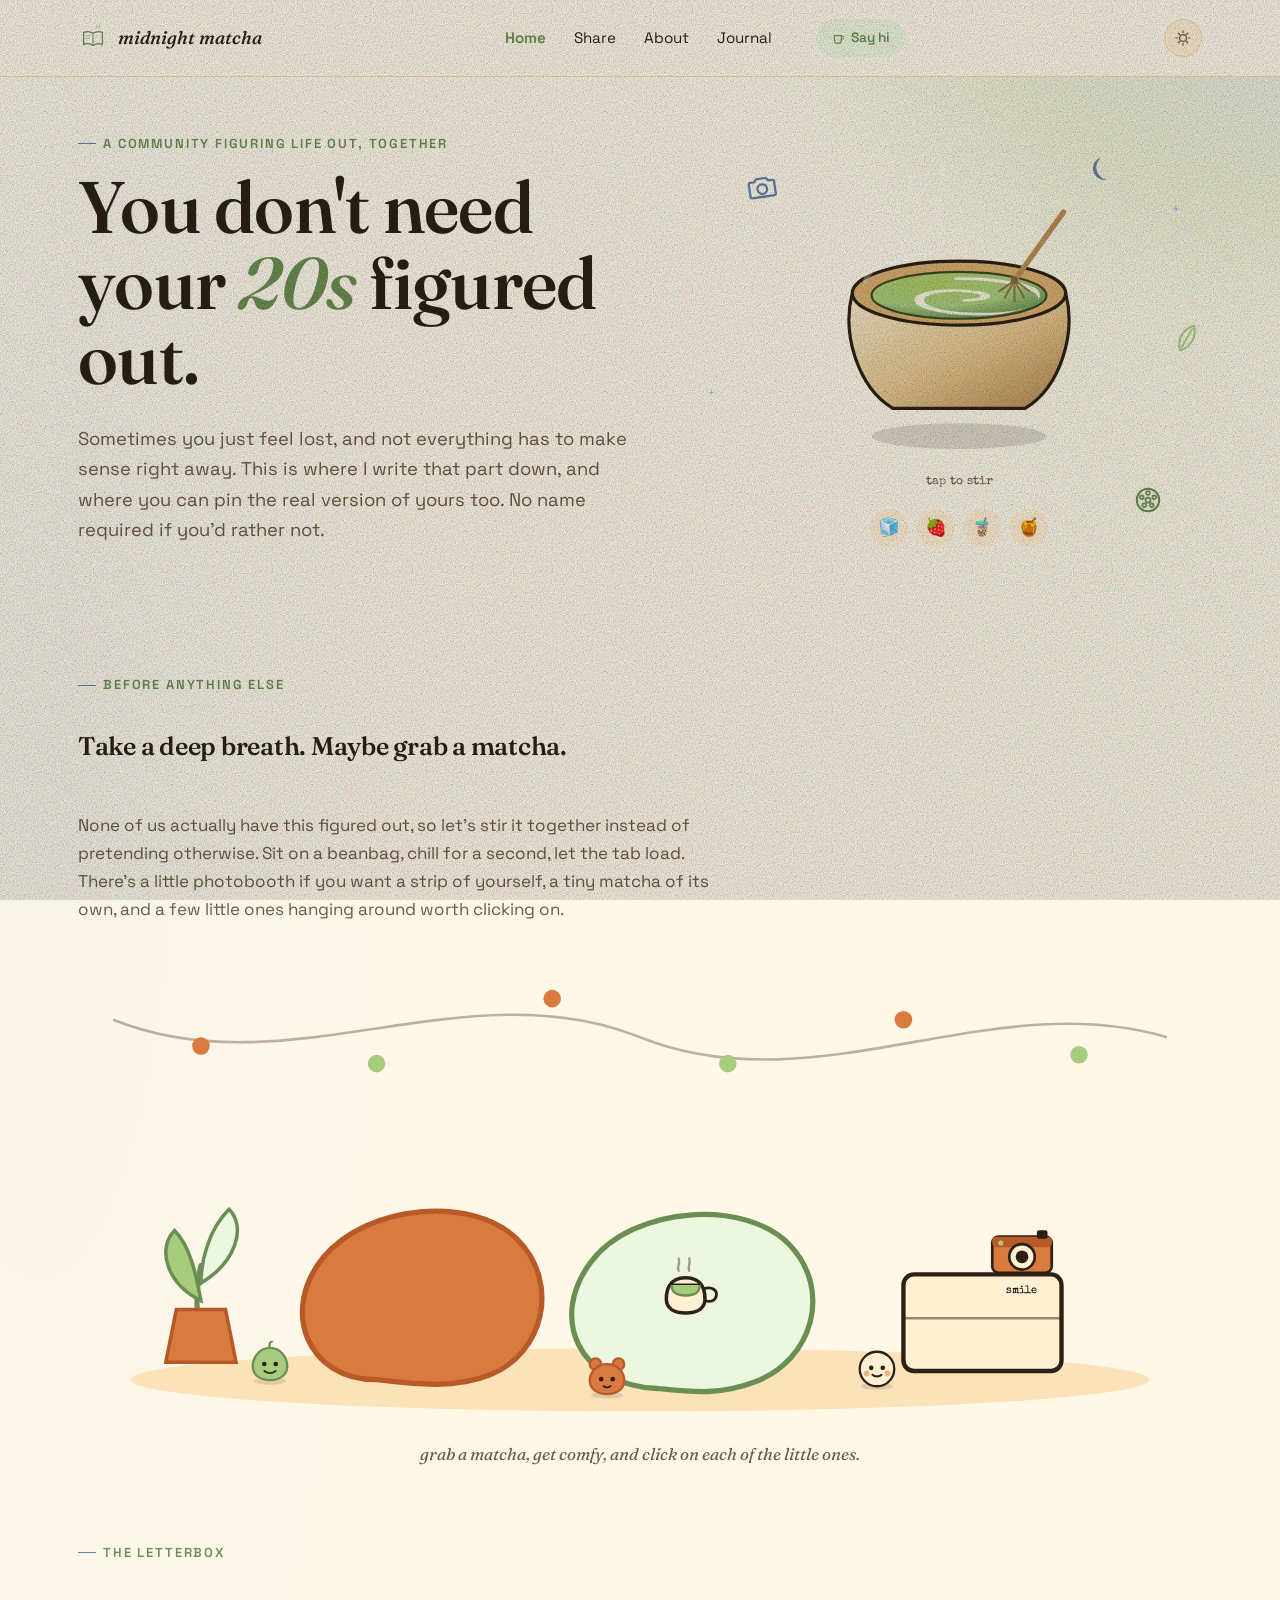
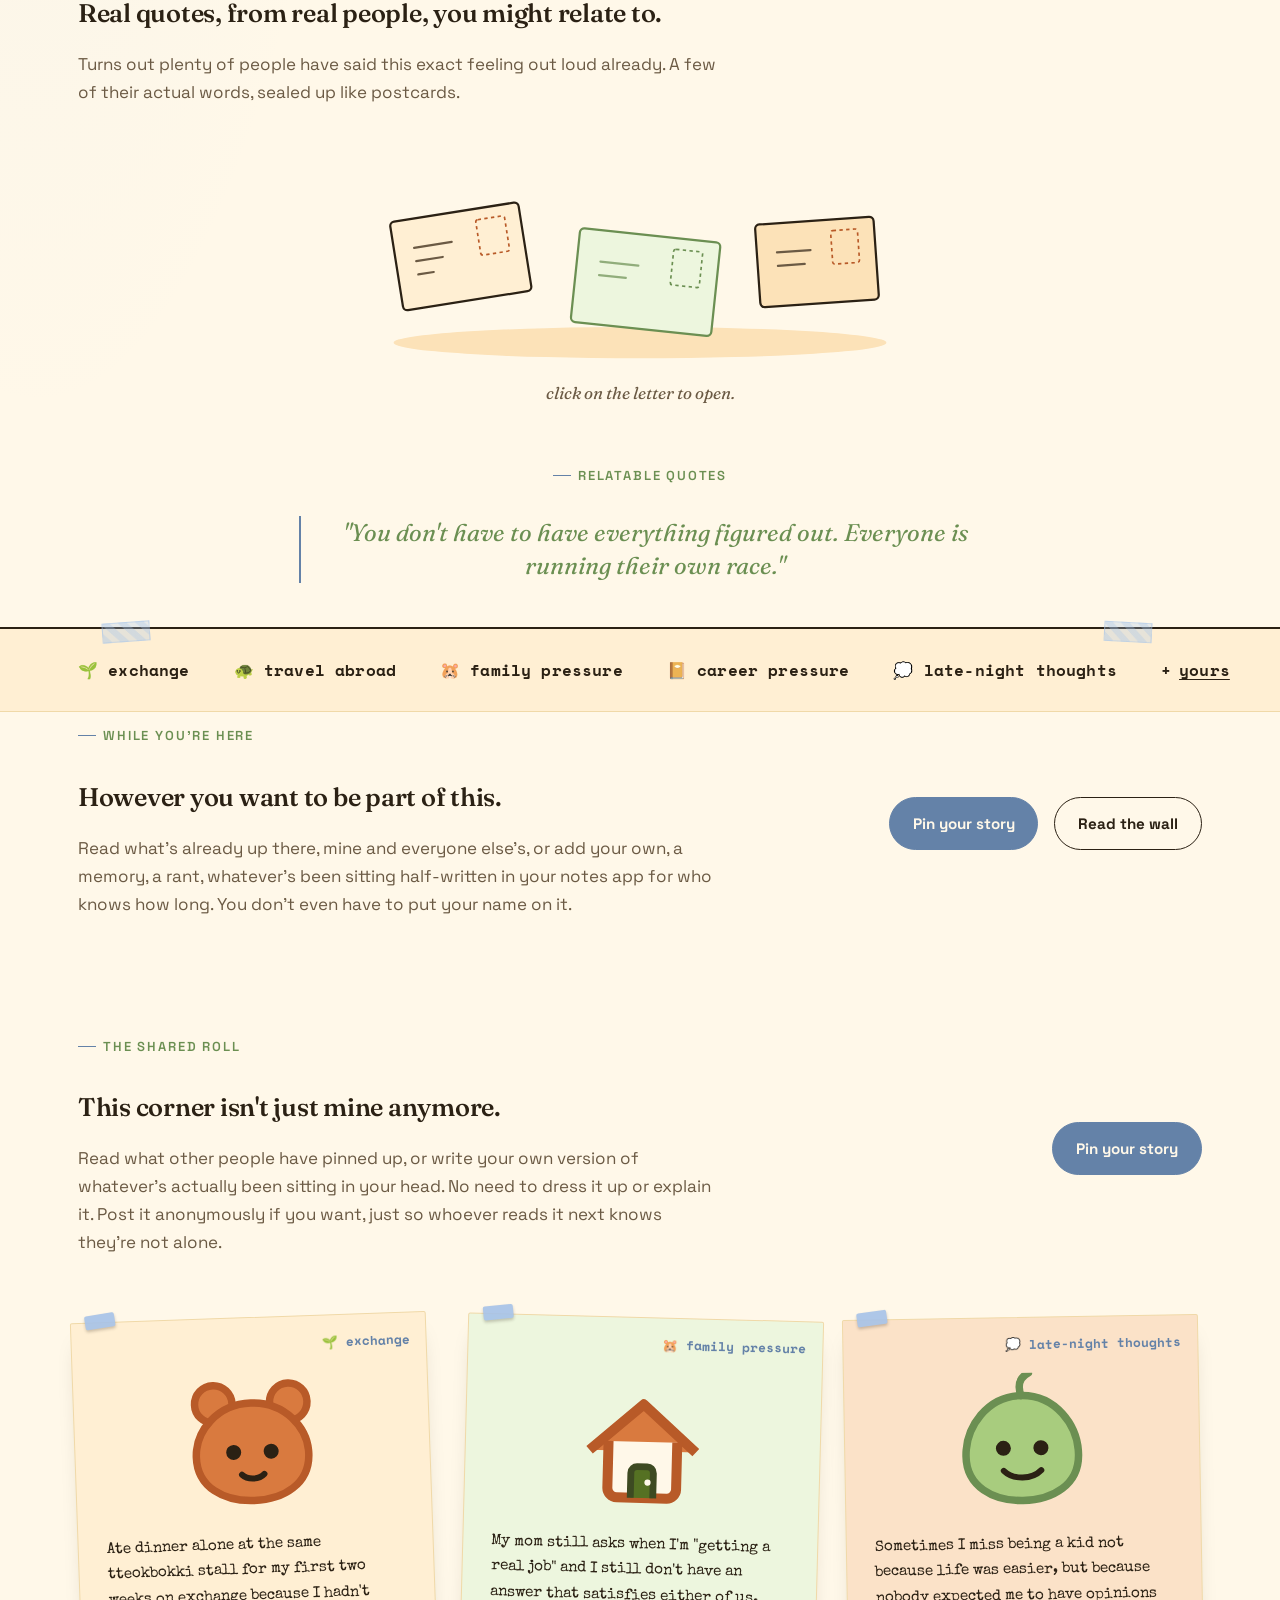
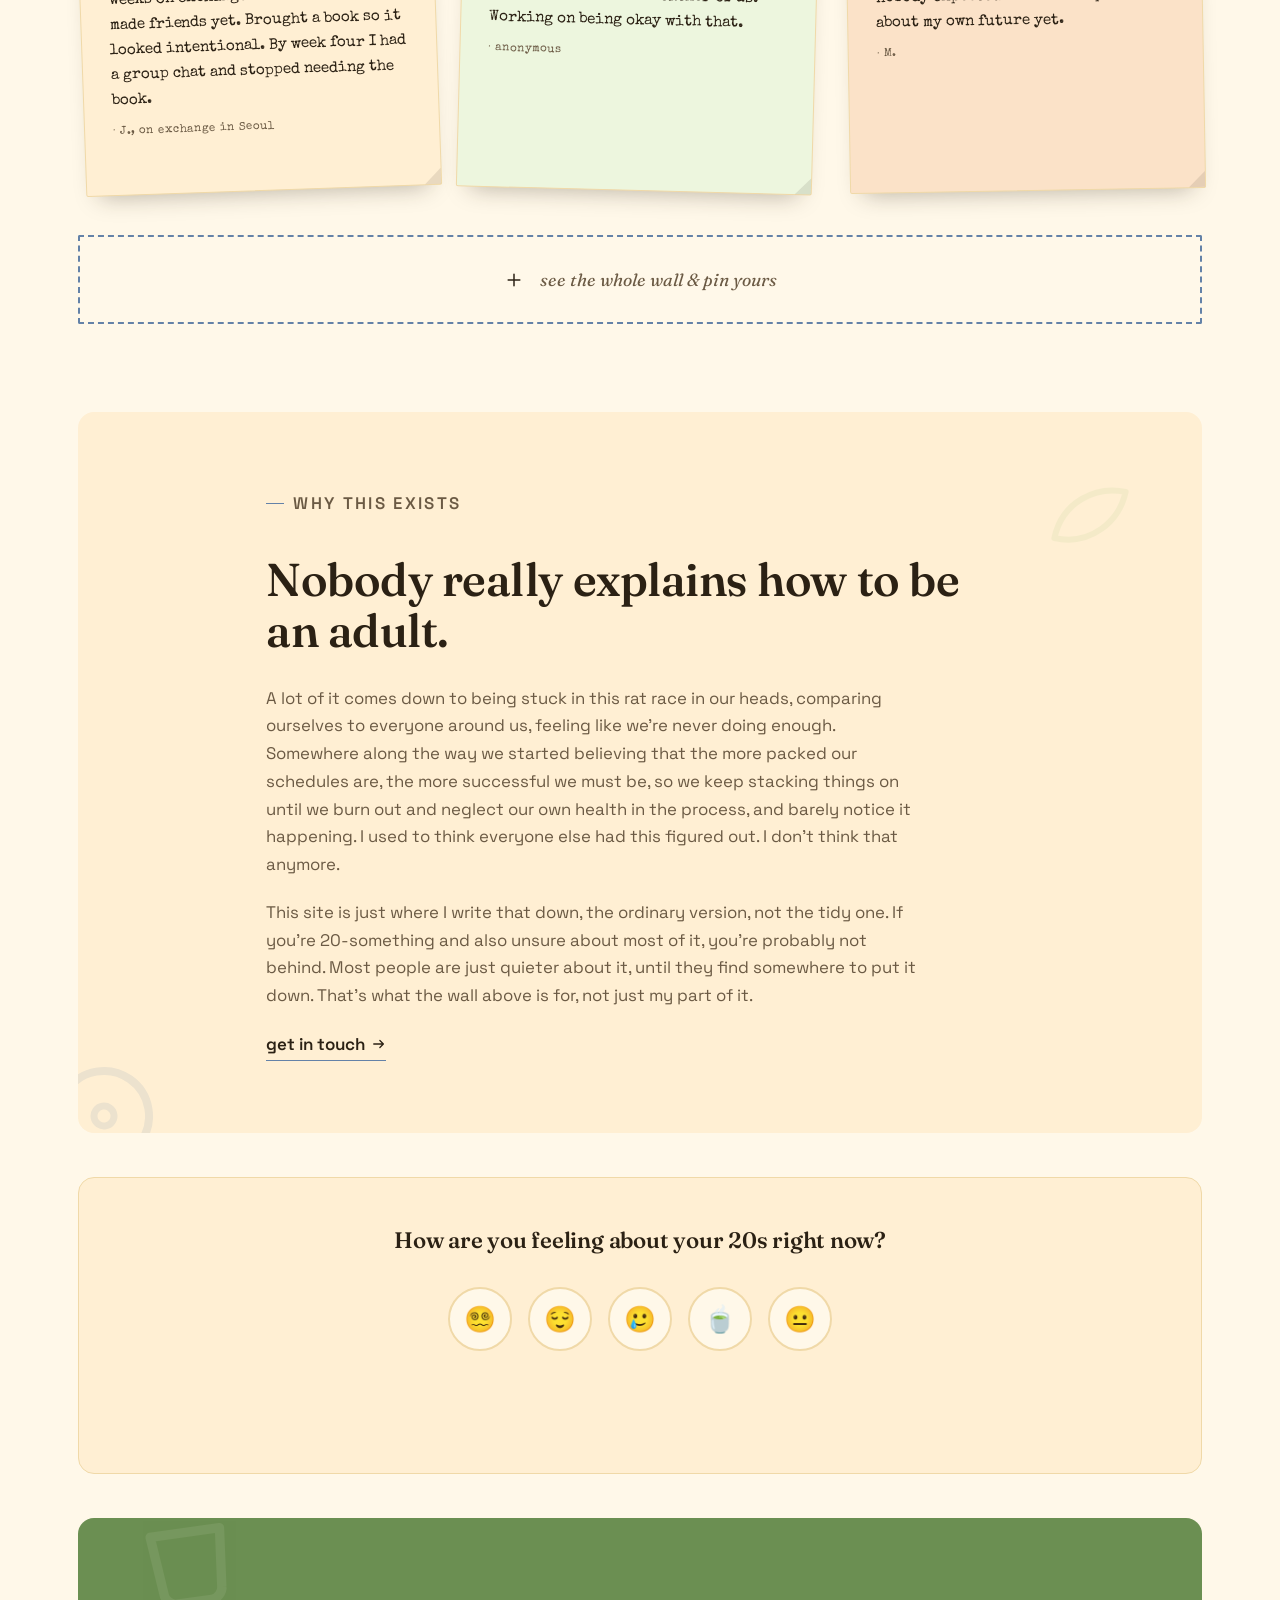
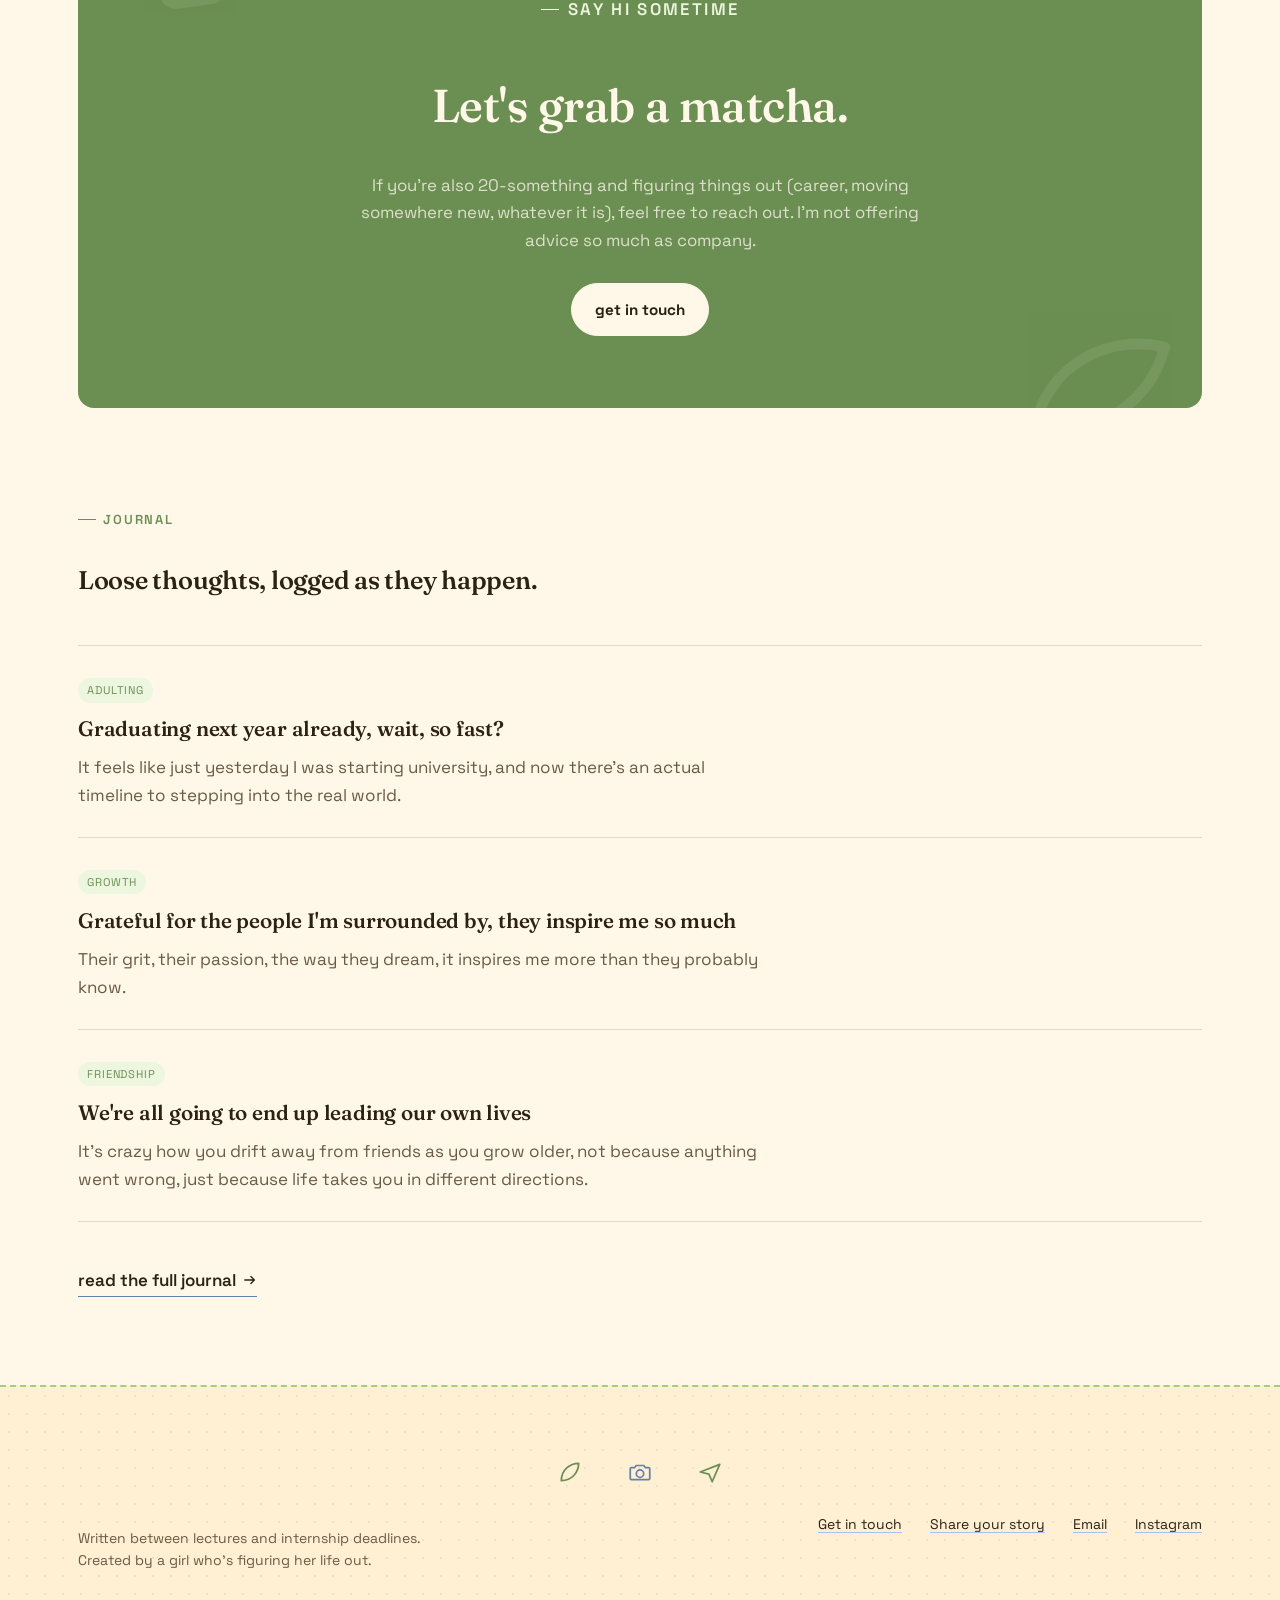
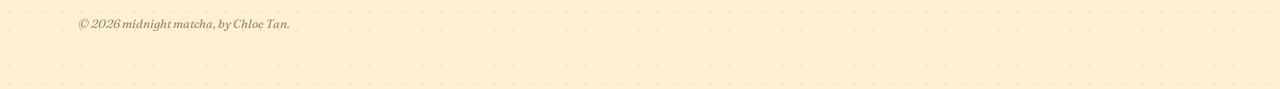
==== commit a3b668fb: "Remove dates from journal entries Dropped the .journal-date column entirely -- from every entry on j" ====
--- a/index.html
+++ b/index.html
@@ -550,7 +550,6 @@
       </div>
       <div class="journal-list">
         <a class="journal-row" href="journal.html#seed-j5">
-          <div class="journal-date">Oct 10</div>
           <div class="journal-entry">
             <span class="journal-tag">adulting</span>
             <h3>Graduating next year already, wait, so fast?</h3>
@@ -558,7 +557,6 @@
           </div>
         </a>
         <a class="journal-row" href="journal.html#seed-j12">
-          <div class="journal-date">Oct 3</div>
           <div class="journal-entry">
             <span class="journal-tag">growth</span>
             <h3>Grateful for the people I'm surrounded by, they inspire me so much</h3>
@@ -566,7 +564,6 @@
           </div>
         </a>
         <a class="journal-row" href="journal.html#seed-j6">
-          <div class="journal-date">Sep 26</div>
           <div class="journal-entry">
             <span class="journal-tag">friendship</span>
             <h3>We're all going to end up leading our own lives</h3>
--- a/css/style.css
+++ b/css/style.css
@@ -96,7 +96,6 @@
 
 [data-theme="dark"] .stamp { background: rgba(74, 99, 196, 0.05); }
 [data-theme="dark"] .stamp-2 { background: rgba(76, 175, 46, 0.06); }
-[data-theme="dark"] .notebook::before { background: rgba(74, 99, 196, 0.25); }
 [data-theme="dark"] .postcard-stamp { background: rgba(74, 99, 196, 0.06); }
 
 /* moon + star1 want a pale glow against the dark page (their light-mode
@@ -988,9 +987,7 @@
 
 .journal-row {
   position: relative;
-  display: grid;
-  grid-template-columns: 130px 1fr;
-  gap: var(--space-3);
+  display: block;
   padding: var(--space-3) 0;
   border-top: 1px solid var(--line);
 }
@@ -1033,13 +1030,6 @@
 
 .journal-row:last-child { border-bottom: 1px solid var(--line); }
 
-.journal-date {
-  font-family: var(--font-vintage);
-  color: var(--sky-deep);
-  font-size: 0.85rem;
-  padding-top: 2px;
-}
-
 .journal-entry h3 { font-size: 1.3rem; margin-bottom: 0.4rem; }
 .journal-entry p { color: var(--ink-soft); margin: 0; max-width: 62ch; }
 .journal-entry p + p { margin-top: 0.9em; }
@@ -1056,10 +1046,6 @@
   margin-bottom: 0.6rem;
 }
 
-@media (max-width: 620px) {
-  .journal-row { grid-template-columns: 1fr; gap: 0.3rem; }
-}
-
 /* ==========================================================================
    about page
    ========================================================================== */
@@ -1547,33 +1533,6 @@
 }
 
 .contact-list a:hover { color: var(--sky-deep); }
-
-/* ==========================================================================
-   notebook lined-paper texture (journal page)
-   ========================================================================== */
-
-.notebook {
-  /* used to draw fixed-pitch ruled lines here, but that only lined up
-     with the old short entries. entries are longer and variable-height
-     now (multi-paragraph), so a fixed pitch drifts and cuts straight
-     through the middle of text. each .journal-row already draws its
-     own top border to separate entries, so that's the only divider now. */
-  position: relative;
-}
-
-.notebook::before {
-  content: "";
-  position: absolute;
-  top: 0;
-  bottom: 0;
-  left: 122px;
-  width: 2px;
-  background: rgba(100, 130, 168, 0.25);
-}
-
-@media (max-width: 620px) {
-  .notebook::before { display: none; }
-}
 
 /* ==========================================================================
    mood picker (interactive)
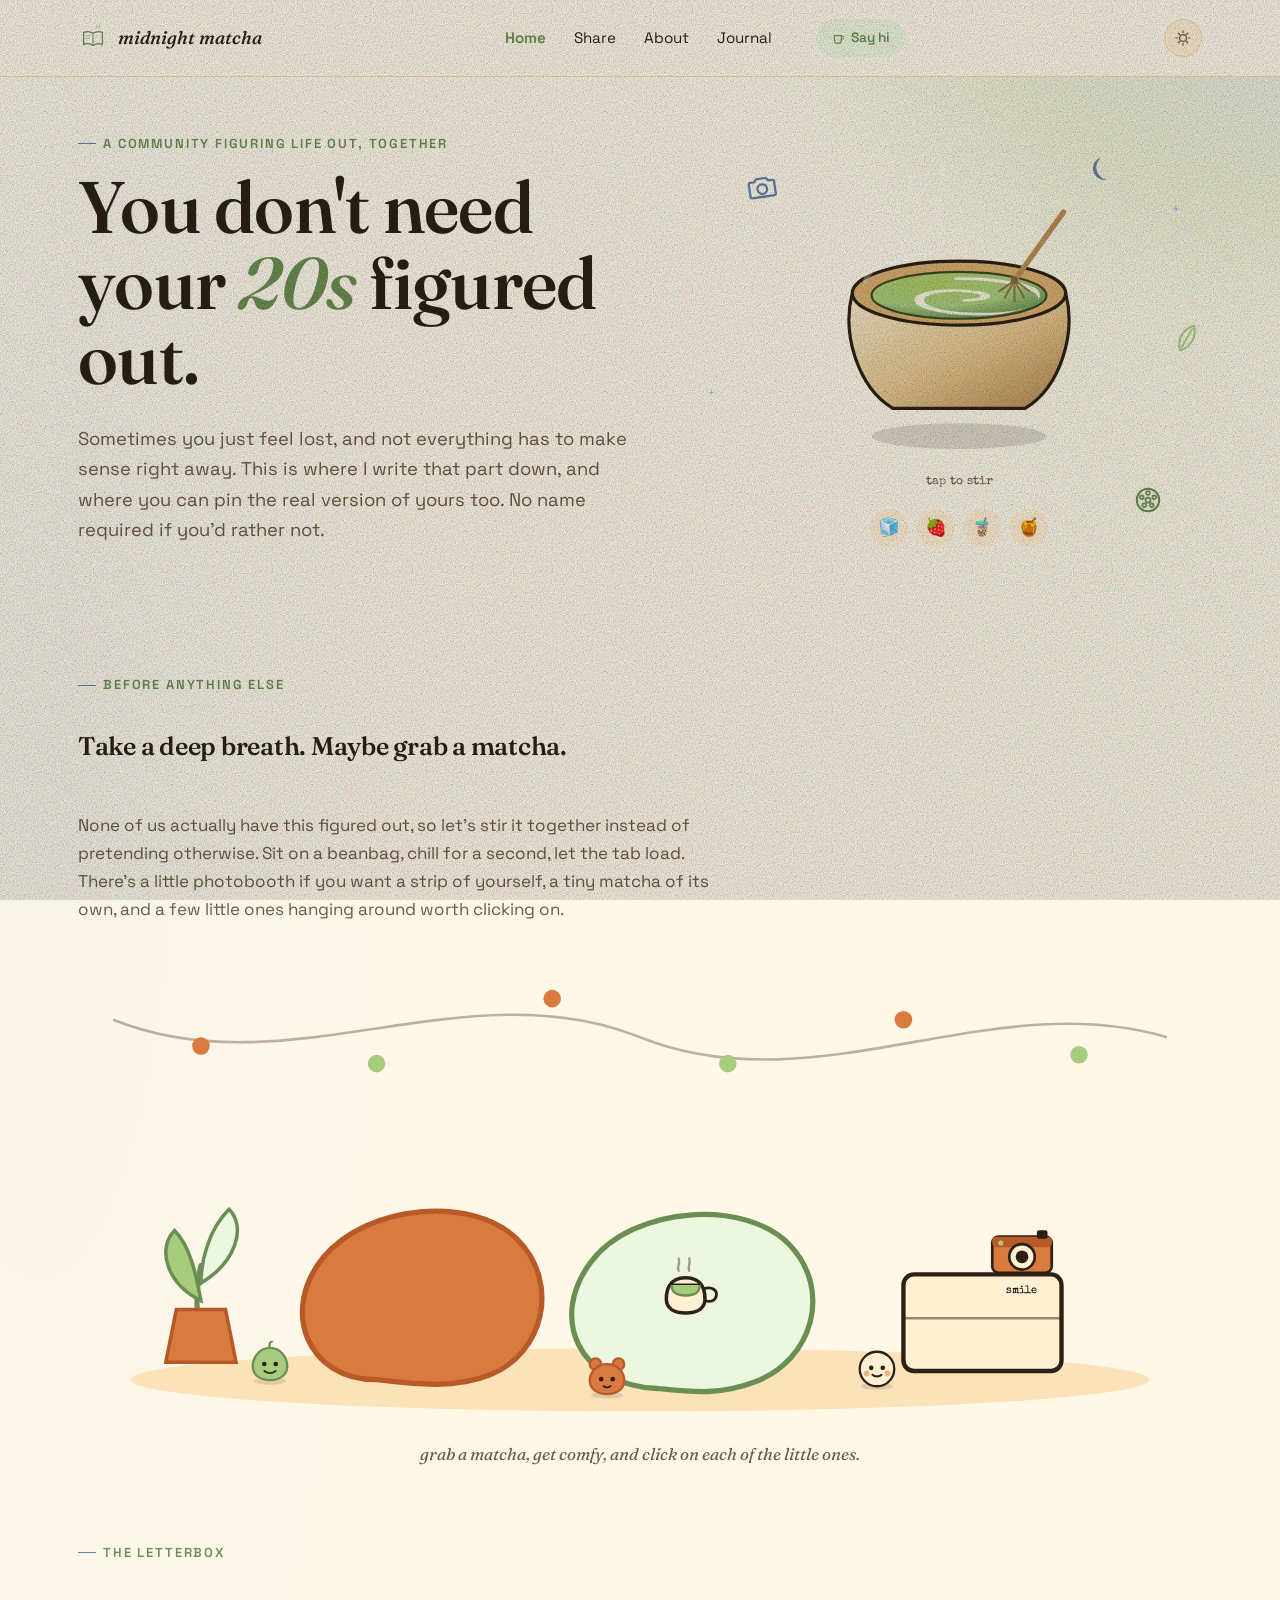
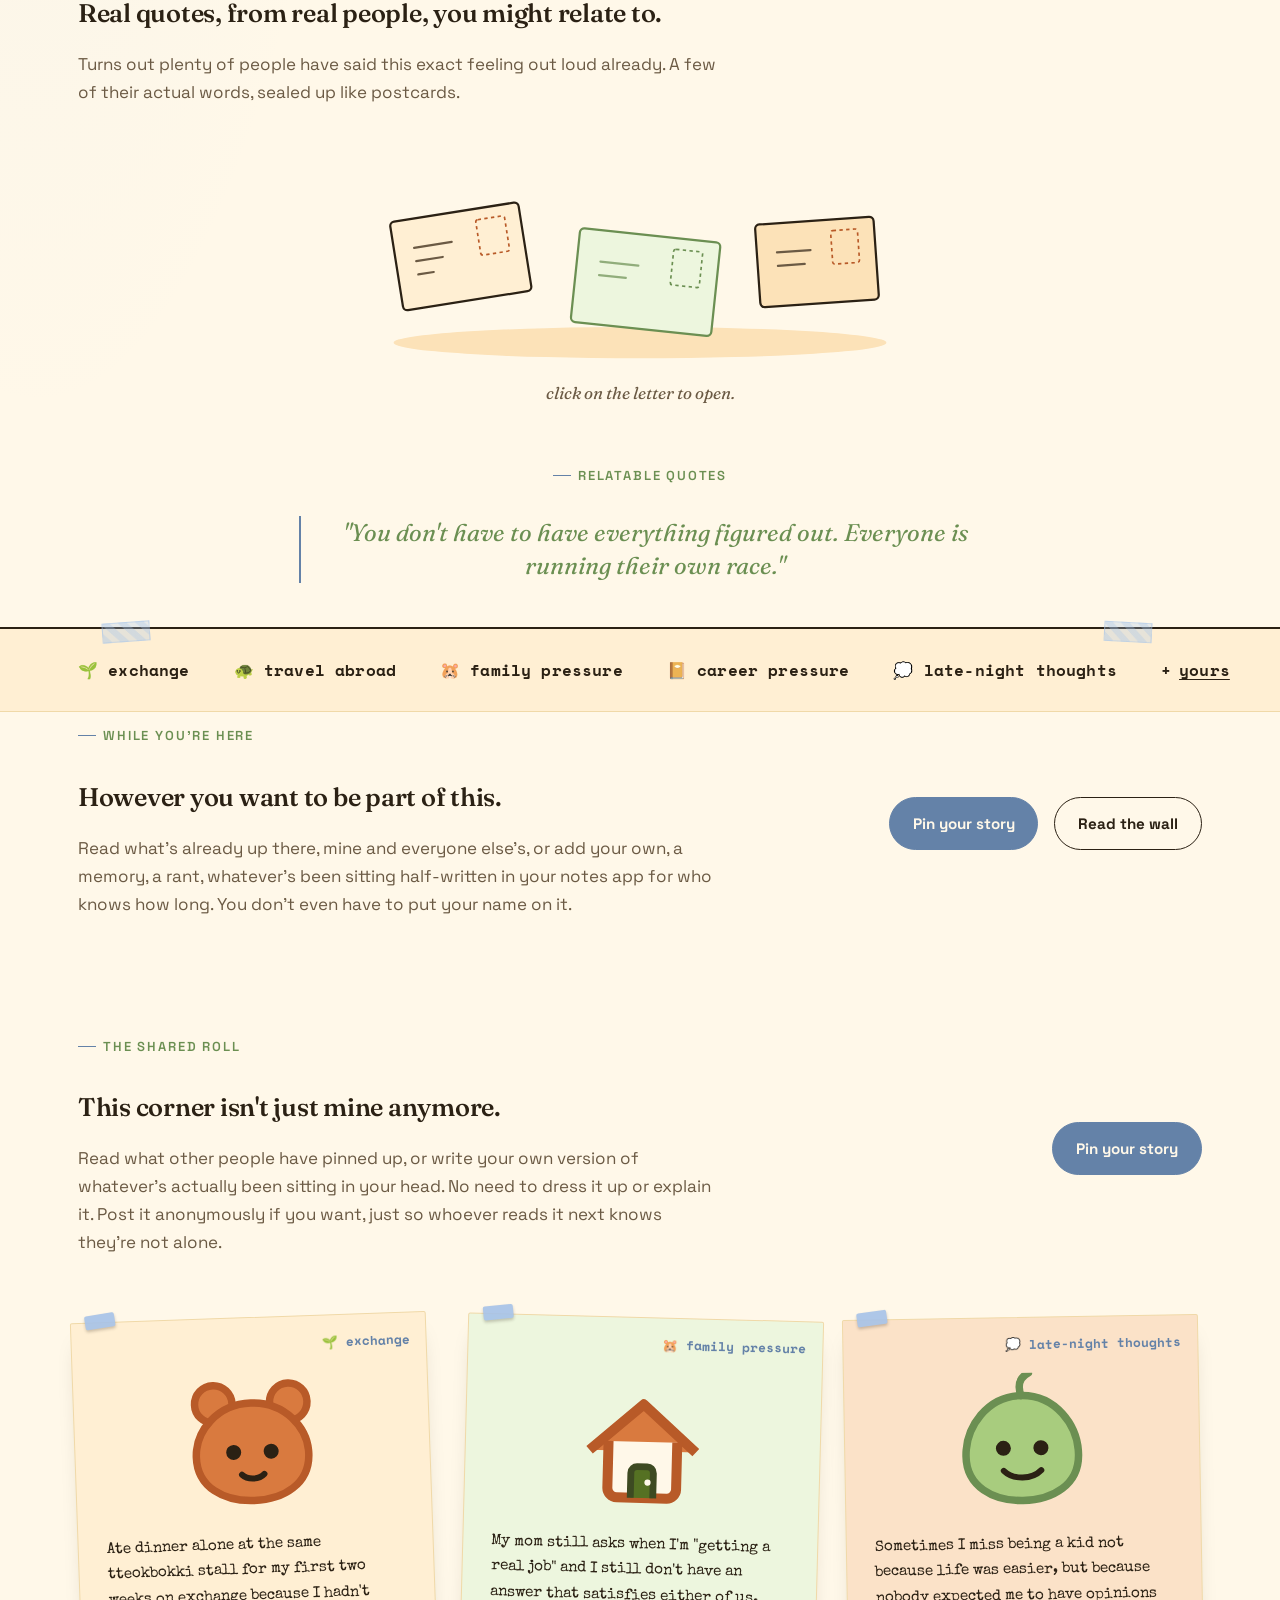
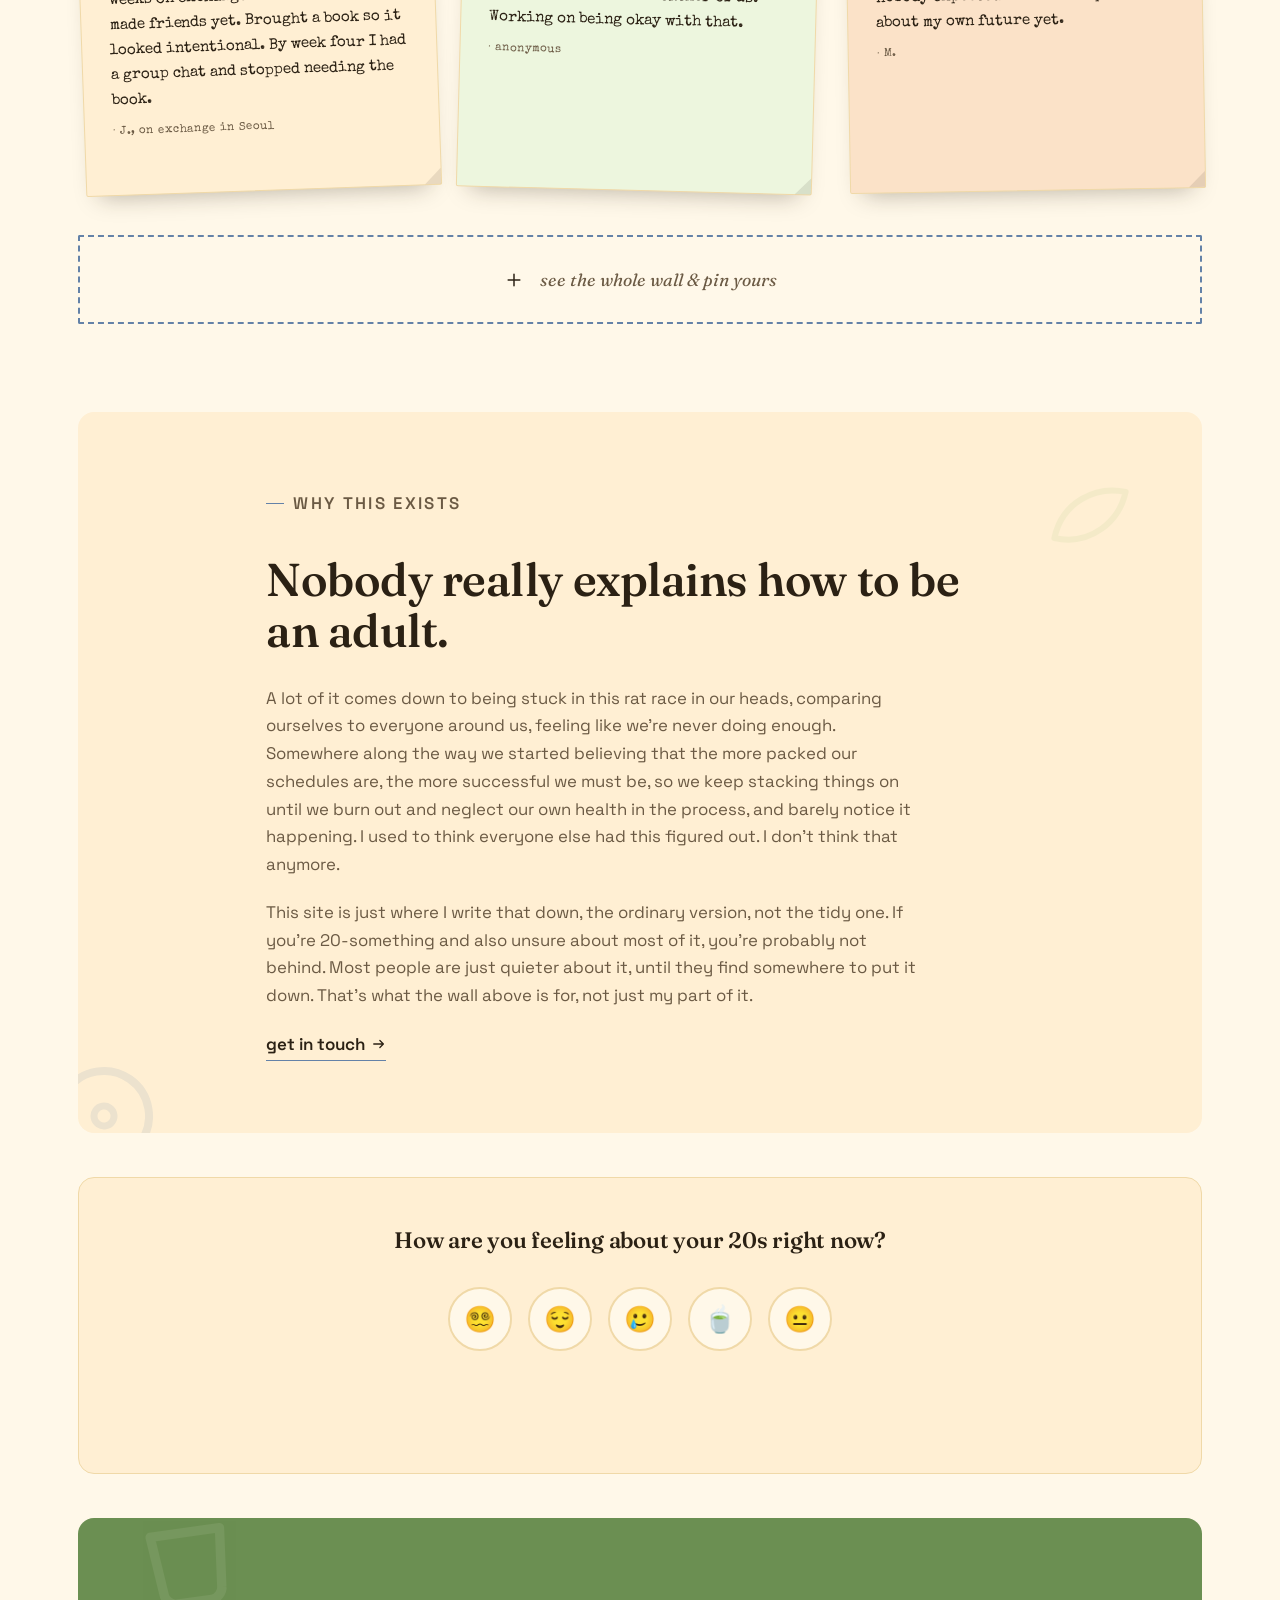
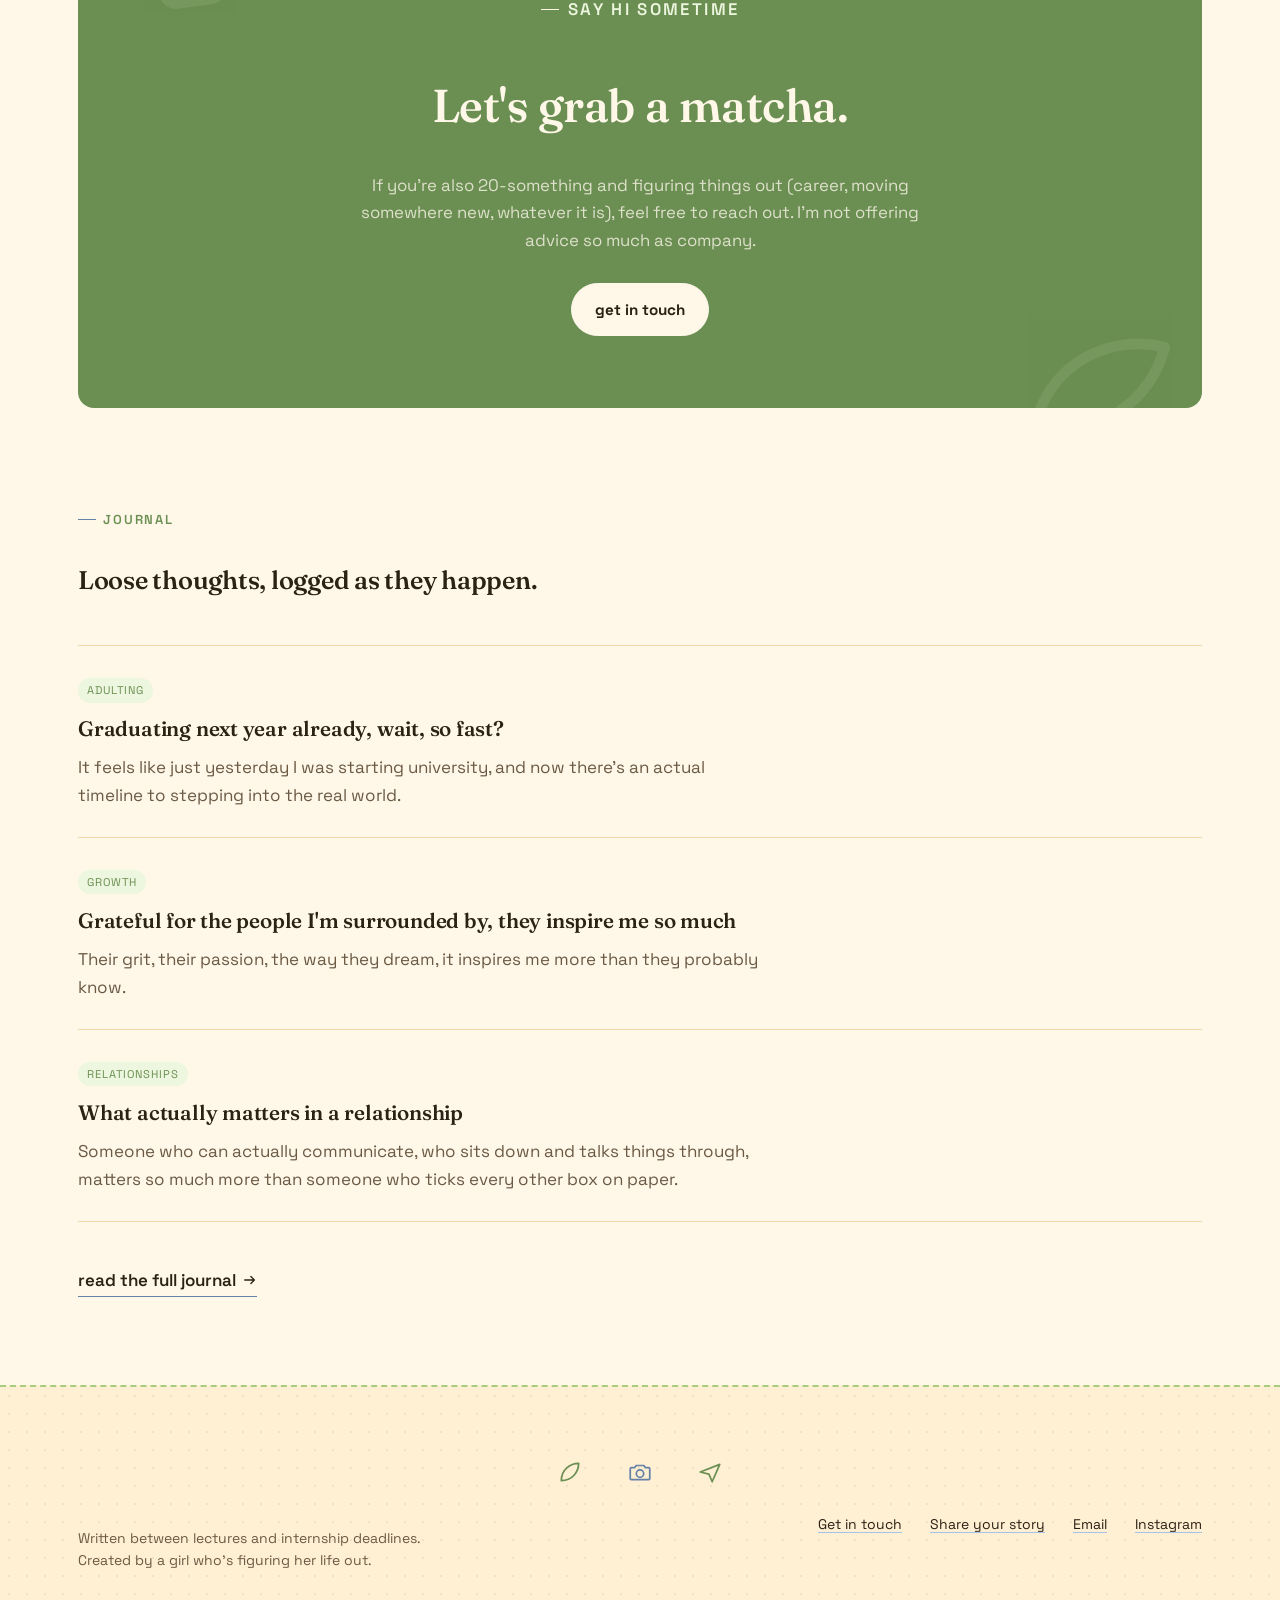
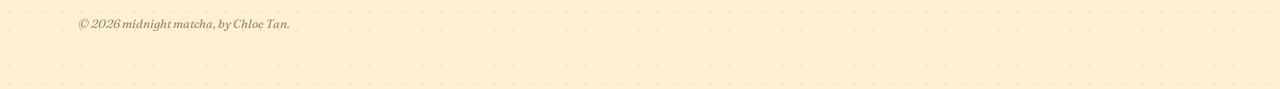
==== commit b37e4e6b: "Move relationships entry higher in journal order Co-Authored-By: Claude Sonnet 5 <noreply@anthropic." ====
--- a/index.html
+++ b/index.html
@@ -21,7 +21,7 @@
 <link rel="preconnect" href="https://fonts.googleapis.com">
 <link rel="preconnect" href="https://fonts.gstatic.com" crossorigin>
 <link href="https://fonts.googleapis.com/css2?family=Fraunces:ital,opsz,wght@0,9..144,400;0,9..144,500;0,9..144,600;1,9..144,500&family=Space+Grotesk:wght@400;500;600;700&family=Space+Mono:wght@400;700&family=Special+Elite&display=swap" rel="stylesheet">
-<link rel="stylesheet" href="css/style.css?v=5">
+<link rel="stylesheet" href="css/style.css?v=6">
 </head>
 <body>
 
@@ -563,11 +563,11 @@
             <p>Their grit, their passion, the way they dream, it inspires me more than they probably know.</p>
           </div>
         </a>
-        <a class="journal-row" href="journal.html#seed-j6">
+        <a class="journal-row" href="journal.html#seed-j8">
           <div class="journal-entry">
-            <span class="journal-tag">friendship</span>
-            <h3>We're all going to end up leading our own lives</h3>
-            <p>It's crazy how you drift away from friends as you grow older, not because anything went wrong, just because life takes you in different directions.</p>
+            <span class="journal-tag">relationships</span>
+            <h3>What actually matters in a relationship</h3>
+            <p>Someone who can actually communicate, who sits down and talks things through, matters so much more than someone who ticks every other box on paper.</p>
           </div>
         </a>
       </div>
